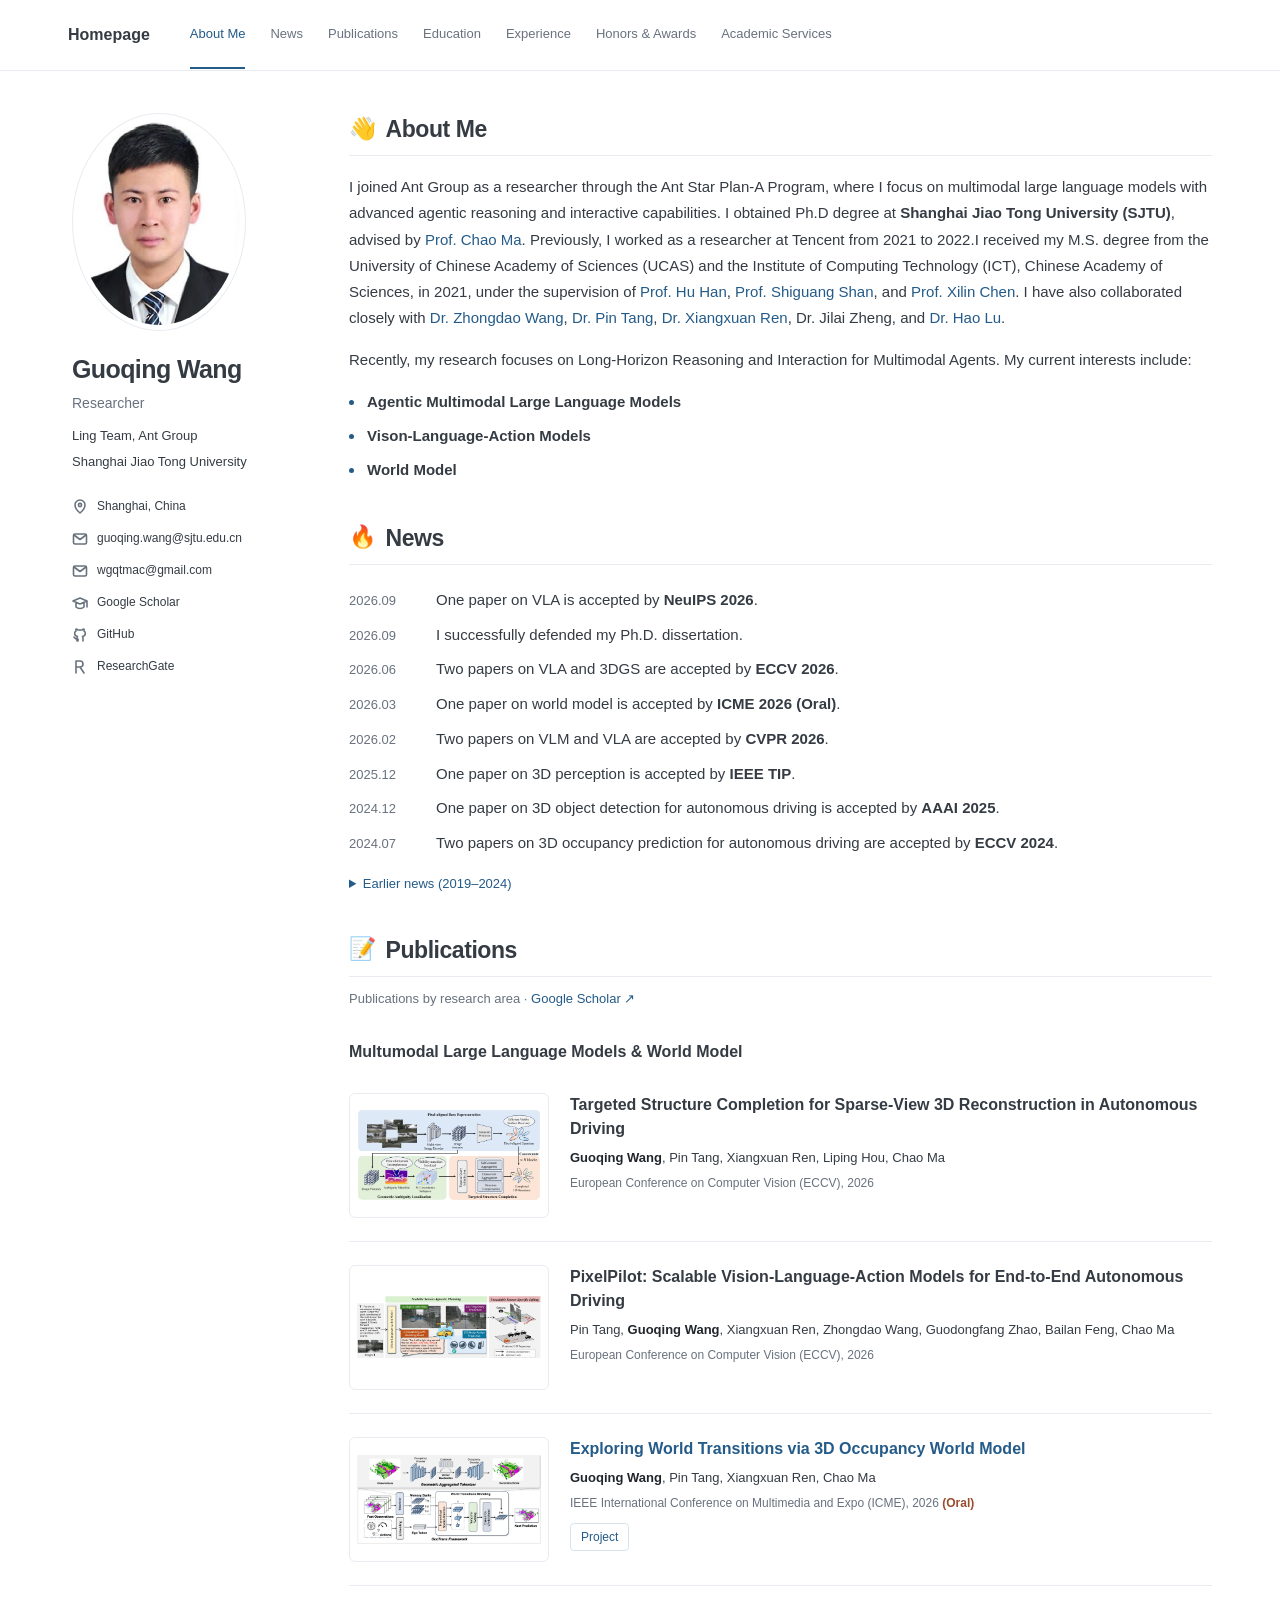
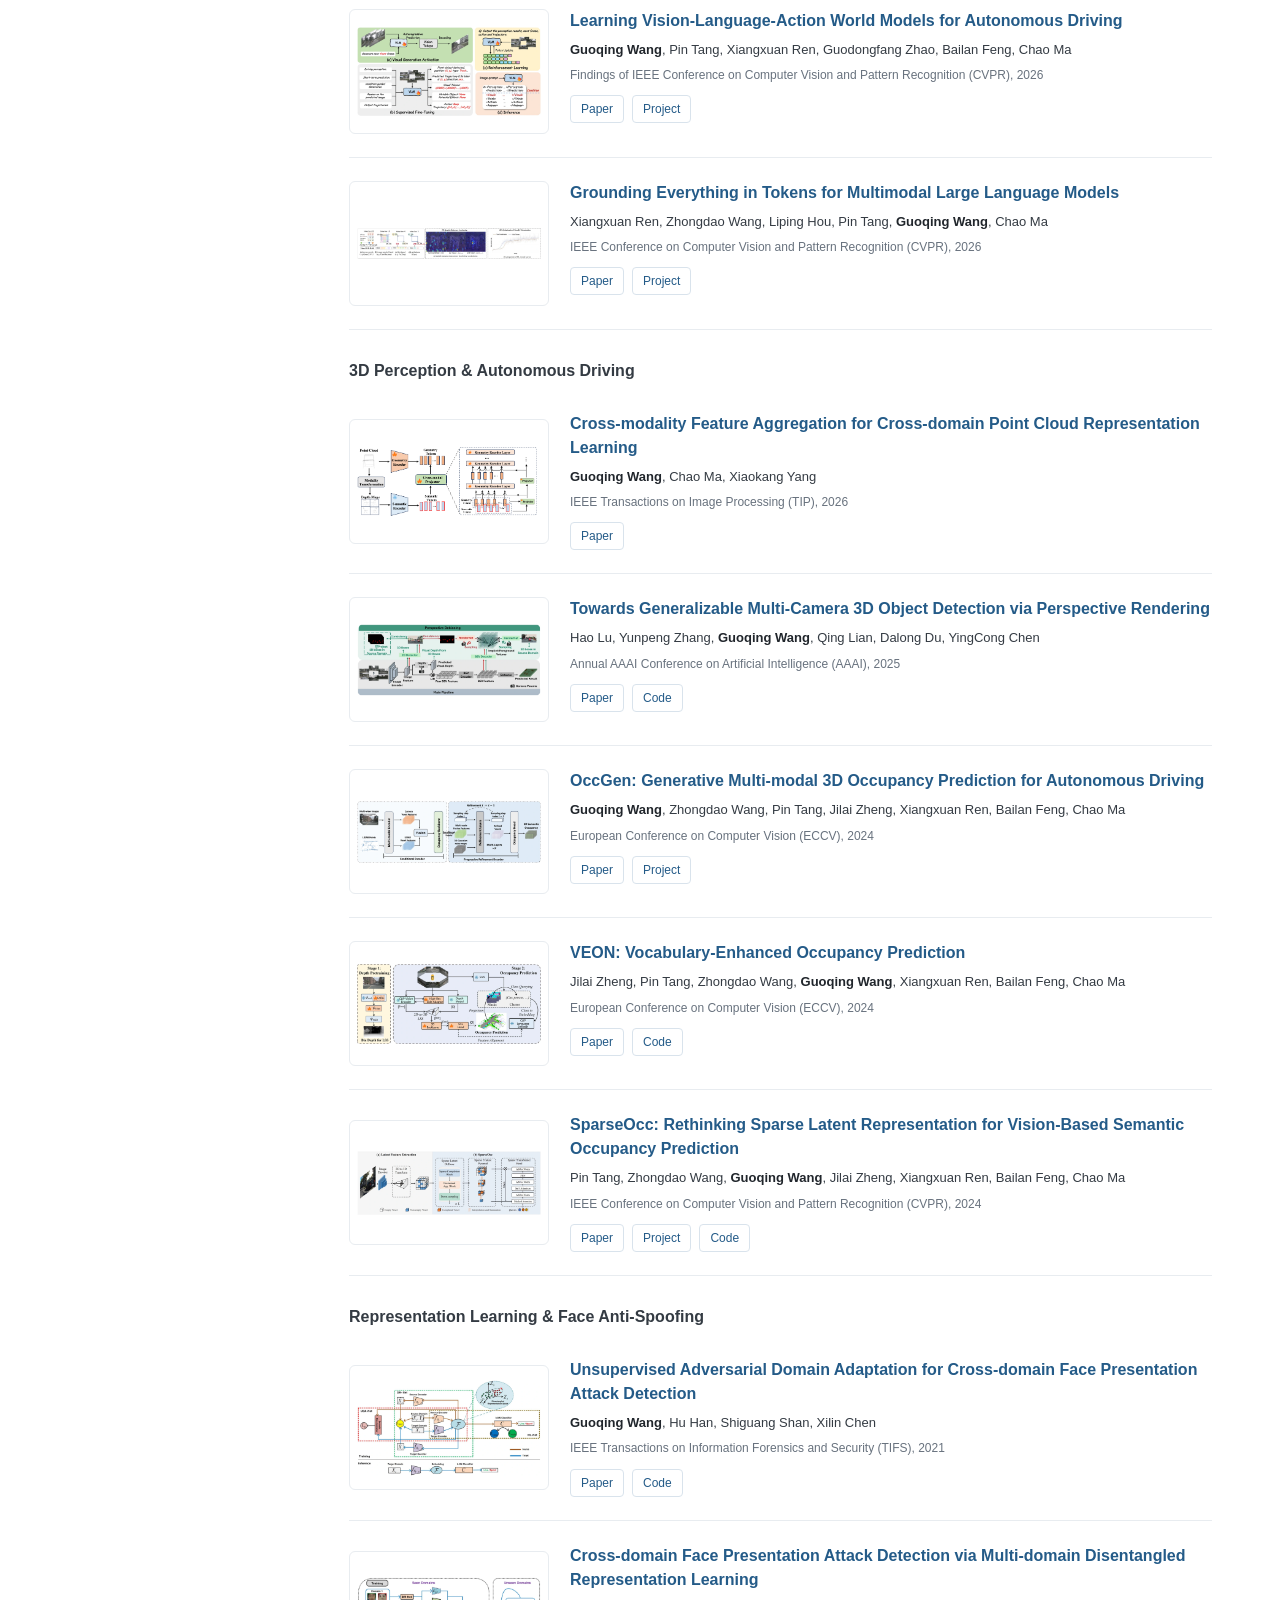
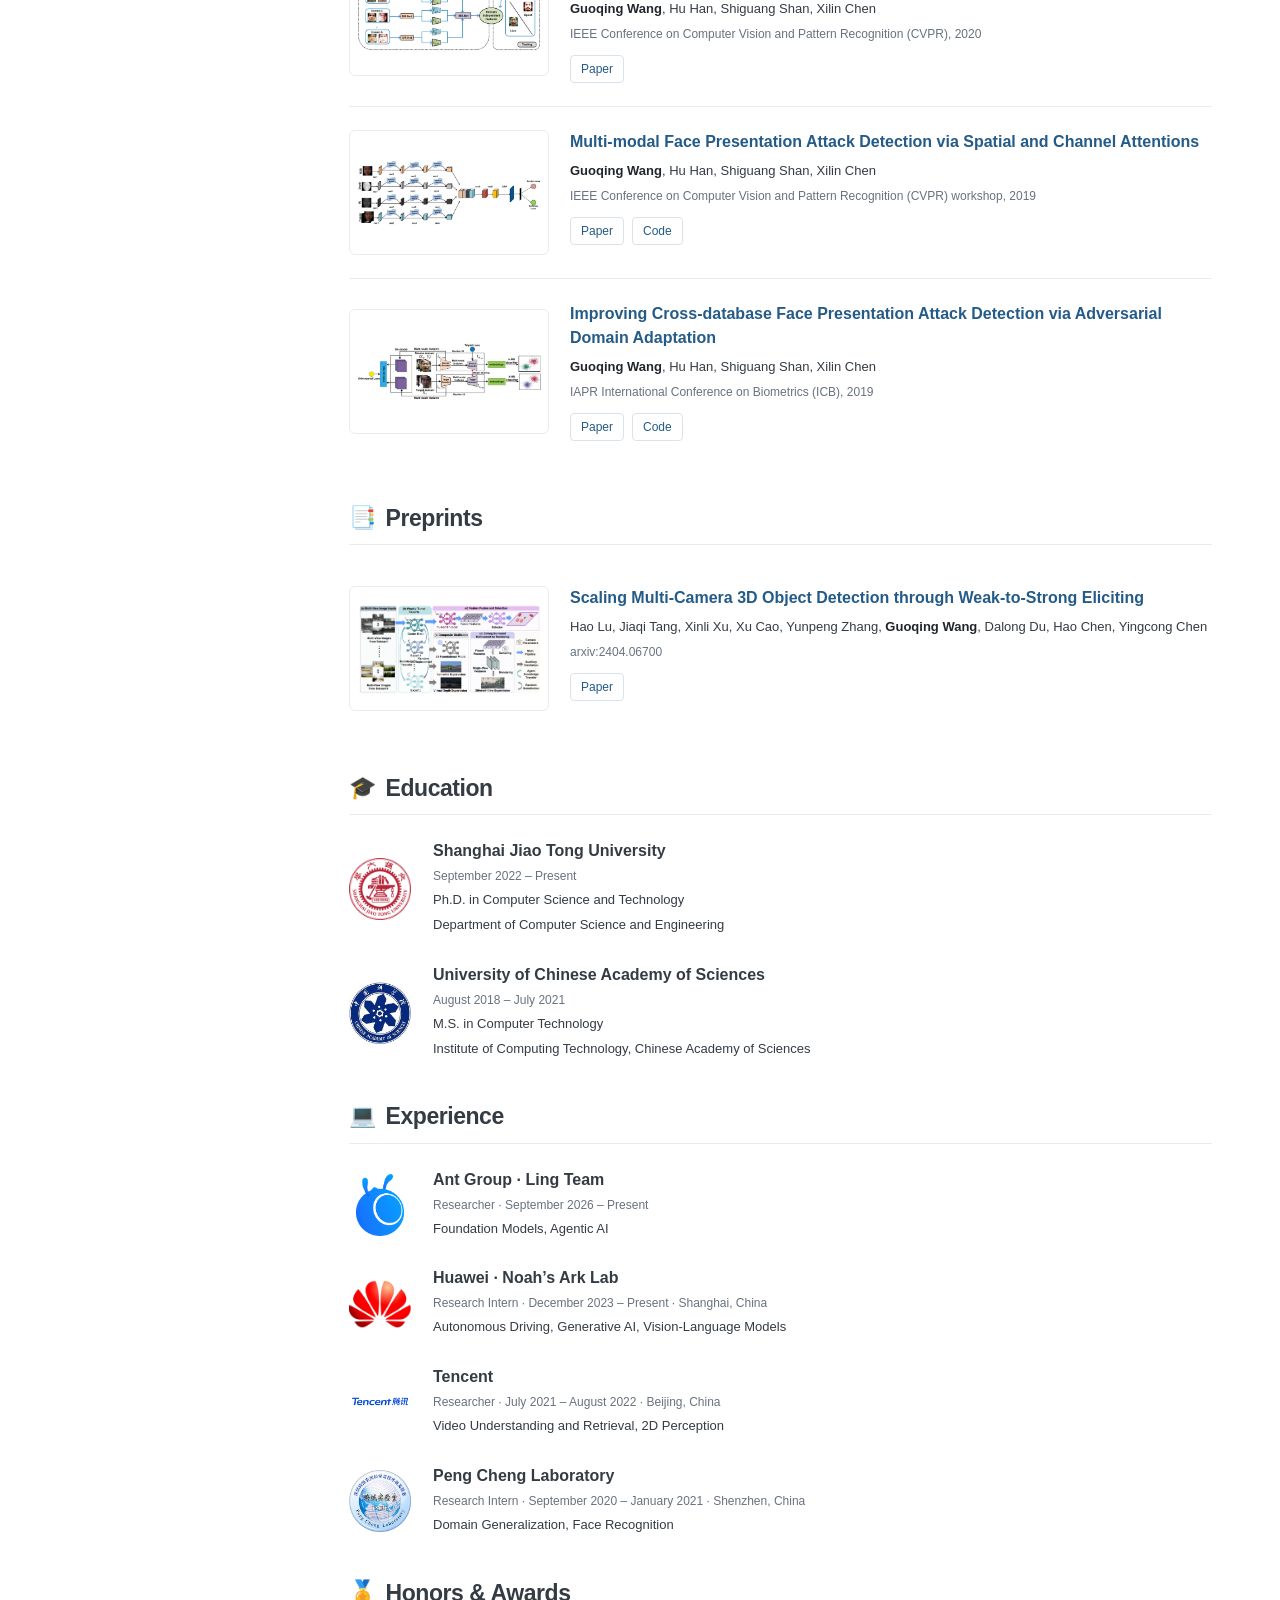
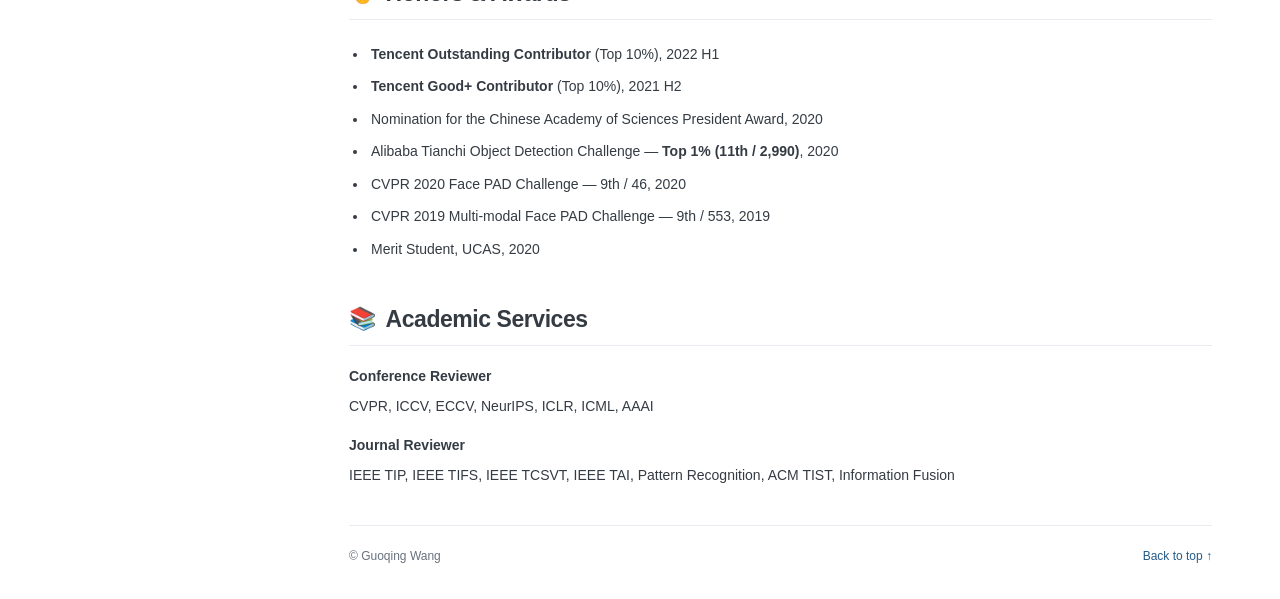
==== index.html @ 2c640c35 "Update homepage publications and research profile" ====
<!DOCTYPE html>
<html lang="en">
<head>
  <meta charset="utf-8">
  <meta name="viewport" content="width=device-width, initial-scale=1">
  <title>Guoqing Wang | Shanghai Jiao Tong University</title>
  <meta name="description" content="Guoqing Wang, Ph.D. candidate at Shanghai Jiao Tong University. Research in generative AI, world models, multimodal learning, and 3D perception for autonomous driving.">
  <meta name="theme-color" content="#ffffff">
  <link rel="canonical" href="https://wgqtmac.github.io/">
  <meta property="og:type" content="website">
  <meta property="og:title" content="Guoqing Wang — Academic Homepage">
  <meta property="og:description" content="Generative AI · World Models · Multimodal Learning · 3D Perception">
  <meta property="og:url" content="https://wgqtmac.github.io/">
  <meta property="og:image" content="https://wgqtmac.github.io/imgs/GuoqingWang.jpg">
  <link rel="icon" href="assets/favicon.svg" type="image/svg+xml">
  <link rel="stylesheet" href="assets/css/style.css">
  <script src="assets/js/main.js" defer></script>
</head>
<body id="top">
  <a class="skip-link" href="#main-content">Skip to content</a>
  <header class="masthead">
    <nav class="navigation" aria-label="Main navigation">
      <a class="home-link" href="#top">Homepage</a>
      <ul class="nav-links">
        <li><a href="#Biograph">About Me</a></li>
        <li><a href="#News">News</a></li>
        <li><a href="#Publication">Publications</a></li>
        <li><a href="#Education">Education</a></li>
        <li><a href="#experience">Experience</a></li>
        <li><a href="#Honors_awards">Honors &amp; Awards</a></li>
        <li><a href="#Services">Academic Services</a></li>
      </ul>
    </nav>
  </header>
  <div class="page-layout">
    <aside class="profile" aria-label="About Guoqing Wang">
      <img class="portrait" src="imgs/GuoqingWang.jpg" alt="Guoqing Wang" width="295" height="413" fetchpriority="high">
      <div class="profile-bio">
        <h1>Guoqing Wang</h1>
        <p class="role">Researcher</p>
        <p class="affiliation"><strong>Ling Team, Ant Group</strong>Shanghai Jiao Tong University</p>
      </div>
      <ul class="contact-list">
        <li><svg class="icon" viewBox="0 0 16 16" aria-hidden="true"><path d="M13 6c0 4-5 8-5 8S3 10 3 6a5 5 0 0 1 10 0Z"/><circle cx="8" cy="6" r="1.6"/></svg><span>Shanghai, China</span></li>
        <li><svg class="icon" viewBox="0 0 16 16" aria-hidden="true"><rect x="1.5" y="3" width="13" height="10" rx="1.5"/><path d="m2 4 6 4.5L14 4"/></svg><a href="mailto:guoqing.wang@sjtu.edu.cn">guoqing.wang@sjtu.edu.cn</a></li>
        <li><svg class="icon" viewBox="0 0 16 16" aria-hidden="true"><rect x="1.5" y="3" width="13" height="10" rx="1.5"/><path d="m2 4 6 4.5L14 4"/></svg><a href="mailto:wgqtmac@gmail.com">wgqtmac@gmail.com</a></li>
        <li><svg class="icon" viewBox="0 0 16 16" aria-hidden="true"><path d="m1 6 7-3 7 3-7 3-7-3Zm3 2v4c2 2 6 2 8 0V8M15 6v6"/></svg><a href="https://scholar.google.com/citations?user=7KCoZK4AAAAJ&amp;hl=en">Google Scholar</a></li>
        <li><svg class="icon" viewBox="0 0 16 16" aria-hidden="true"><path d="M6 14v-2c-3 .5-3-1-4-2m9 4v-3c0-1-.5-1.5-.5-1.5C14 9 14 5 12 4c.2-1 0-2 0-2-1 0-2 1-2 1H6S5 2 4 2c0 0-.2 1 0 2-2 1-2 5 1.5 5.5 0 0-.5.5-.5 1.5v3"/></svg><a href="https://github.com/wgqtmac">GitHub</a></li>
        <li><svg class="icon" viewBox="0 0 16 16" aria-hidden="true"><path d="M4 14V2h4a3 3 0 0 1 0 6H4m4 0 4 6"/></svg><a href="https://www.researchgate.net/profile/Guoqing_Wang6">ResearchGate</a></li>
      </ul>
    </aside>
    <main id="main-content">
      <section id="Biograph" aria-labelledby="about-heading">
        <h2 class="section-heading" id="about-heading"><span aria-hidden="true">👋</span> About Me</h2>
        <p>I joined Ant Group as a researcher through the Ant Star Plan-A Program, where I focus on multimodal large language models with advanced agentic reasoning and interactive capabilities. I obtained Ph.D degree at <strong>Shanghai Jiao Tong University (SJTU)</strong>,
          advised by <a href="https://vision.sjtu.edu.cn/">Prof. Chao Ma</a>. Previously, I worked as a researcher at Tencent from 2021 to 2022.I received my M.S. degree from the University of Chinese Academy of Sciences (UCAS) and the Institute of Computing Technology (ICT),
          Chinese Academy of Sciences, in 2021, under the supervision of <a href="http://vipl.ict.ac.cn/people/~hhan">Prof. Hu Han</a>, <a href="http://vipl.ict.ac.cn/people/sgshan/">Prof. Shiguang Shan</a>, and <a href="http://vipl.ict.ac.cn/people/xlchen/">Prof. Xilin Chen</a>.
          I have also collaborated closely with <a href="https://zhongdao.github.io/">Dr. Zhongdao Wang</a>, <a href="https://scholar.google.com/citations?user=au87GKsAAAAJ&amp;hl=en">Dr. Pin Tang</a>, <a href="https://scholar.google.com/citations?user=P20Rk5oAAAAJ&amp;hl=en">Dr.
            Xiangxuan Ren</a>, Dr. Jilai Zheng, and <a href="https://scholar.google.com/citations?user=OrbGCGkAAAAJ&amp;hl=zh-CN">Dr. Hao Lu</a>.</p>
        <p>Recently, my research focuses on Long-Horizon Reasoning and Interaction for Multimodal Agents. My current interests include:</p>
        <ul class="research-interests">
          <li><strong>Agentic Multimodal Large Language Models</strong></li>
          <li><strong>Vison-Language-Action Models</strong></li>
          <li><strong>World Model</strong></li>
        </ul>
      </section>
      <section id="News" aria-labelledby="news-heading">
        <h2 class="section-heading" id="news-heading"><span aria-hidden="true">🔥</span> News</h2>
        <ul class="news-list">
          <li><time datetime="2026-06">2026.09</time><div>One paper on VLA is accepted by <strong>NeuIPS 2026</strong>.</div></li>
          <li><time datetime="2026-06">2026.09</time><div>I successfully defended my Ph.D. dissertation.</div></li>
          <li><time datetime="2026-06">2026.06</time><div>Two papers on VLA and 3DGS are accepted by <strong>ECCV 2026</strong>.</div></li>
          <li><time datetime="2026-03">2026.03</time><div>One paper on world model is accepted by <strong>ICME 2026 (Oral)</strong>.</div></li>
          <li><time datetime="2026-02">2026.02</time><div>Two papers on VLM and VLA are accepted by <strong>CVPR 2026</strong>.</div></li>
          <li><time datetime="2025-12">2025.12</time><div>One paper on 3D perception is accepted by <strong>IEEE TIP</strong>.</div></li>
          <li><time datetime="2024-12">2024.12</time><div>One paper on 3D object detection for autonomous driving is accepted by <strong>AAAI 2025</strong>.</div></li>
          <li><time datetime="2024-07">2024.07</time><div>Two papers on 3D occupancy prediction for autonomous driving are accepted by <strong>ECCV 2024</strong>.</div></li>
        </ul>
        <details class="news-archive">
          <summary>Earlier news (2019–2024)</summary>
          <ul class="news-list">
          <li><time datetime="2024-02">2024.02</time><div>One paper on 3D occupancy prediction for autonomous driving is accepted by <strong>CVPR 2024</strong>.</div></li>
          <li><time datetime="2023-11">2023.11</time><div>We rank first on the nuScenes occupancy prediction leaderboard (MetaGOD).</div></li>
          <li><time datetime="2022-08">2022.08</time><div>I will pursue my Ph.D. degree at Shanghai Jiao Tong University.</div></li>
          <li><time datetime="2021-10">2021.10</time><div>We are invited to give a talk in Valse Webinar <a href="https://www.bilibili.com/video/BV1ZQ4y1S7KG?spm_id_from=333.999.0.0">[video]</a>.</div></li>
          <li><time datetime="2021-06">2021.06</time><div>I will work at Tencent as an algorithm researcher.</div></li>
          <li><time datetime="2020-06">2020.06</time><div>One paper on cross-domain face presentation attack detection (PAD) is accepted by IEEE T-IFS.</div></li>
          <li><time datetime="2020-04">2020.04</time><div>We receive the 11th place (Top 1%) of Alibaba Tianchi Object Detection challenge.</div></li>
          <li><time datetime="2020-02">2020.02</time><div>One paper on cross-domain face presentation attack detection (PAD) is accepted by CVPR 2020.</div></li>
          <li><time datetime="2019-04">2019.04</time><div>One paper on multi-modal face anti-spoofing is accepted by CVPR 2019 workshop.</div></li>
          <li><time datetime="2019-03">2019.03</time><div>One paper on cross-domain face presentation attack detection (PAD) is accepted by ICB 2019.</div></li>
          </ul>
        </details>
      </section>
      <section id="Publication" aria-labelledby="publications-heading">
        <h2 class="section-heading" id="publications-heading"><span aria-hidden="true">📝</span> Publications</h2>
        <p class="section-note">Publications by research area · <a href="https://scholar.google.com/citations?user=7KCoZK4AAAAJ&amp;hl=en">Google Scholar ↗</a></p>
        <h3 class="publication-group">Multumodal Large Language Models &amp; World Model</h3>
        <article class="publication">
          <a class="publication-preview" href="imgs/publications/focusgs-overview.webp" target="_blank" rel="noopener" aria-label="View FocusGS pipeline (opens in a new tab)">
            <img src="imgs/publications/focusgs-overview.webp" alt="FocusGS pipeline" width="1180" height="586" loading="lazy" decoding="async">
          </a>
          <div>
            <h4>Targeted Structure Completion for Sparse-View 3D Reconstruction in Autonomous Driving</h4>
            <p class="authors"><strong>Guoqing Wang</strong>, Pin Tang, Xiangxuan Ren, Liping Hou, Chao Ma</p>
            <p class="venue-name">European Conference on Computer Vision (ECCV), 2026</p>

          </div>
        </article>
        <article class="publication">
          <a class="publication-preview" href="imgs/publications/pixelpilot-overview.webp" target="_blank" rel="noopener" aria-label="View PixelPilot planning and lifting overview (opens in a new tab)">
            <img src="imgs/publications/pixelpilot-overview.webp" alt="PixelPilot planning and lifting overview" width="1200" height="407" loading="lazy" decoding="async">
          </a>
          <div>
            <h4>PixelPilot: Scalable Vision-Language-Action Models for End-to-End Autonomous Driving</h4>
            <p class="authors">Pin Tang, <strong>Guoqing Wang</strong>, Xiangxuan Ren, Zhongdao Wang, Guodongfang Zhao, Bailan Feng, Chao Ma</p>
            <p class="venue-name">European Conference on Computer Vision (ECCV), 2026</p>

          </div>
        </article>
        <article class="publication">
          <a class="publication-preview" href="imgs/publications/occtrans-overview.webp" target="_blank" rel="noopener" aria-label="View OccTrans framework overview (opens in a new tab)">
            <img src="imgs/publications/occtrans-overview.webp" alt="OccTrans framework overview" width="1200" height="581" loading="lazy" decoding="async">
          </a>
          <div>
            <h4><a href="https://occtrans.github.io">Exploring World Transitions via 3D Occupancy World Model</a></h4>
            <p class="authors"><strong>Guoqing Wang</strong>, Pin Tang, Xiangxuan Ren, Chao Ma</p>
            <p class="venue-name">IEEE International Conference on Multimedia and Expo (ICME), 2026 <strong class="oral-note">(Oral)</strong></p>
            <div class="paper-links"><a href="https://occtrans.github.io">Project</a></div>
          </div>
        </article>
        <article class="publication">
          <a class="publication-preview" href="imgs/publications/vlaworld-overview.webp" target="_blank" rel="noopener" aria-label="View VLA-World training and inference overview (opens in a new tab)">
            <img src="imgs/publications/vlaworld-overview.webp" alt="VLA-World training and inference overview" width="1200" height="580" loading="lazy" decoding="async">
          </a>
          <div>
            <h4><a href="https://arxiv.org/pdf/2604.09059">Learning Vision-Language-Action World Models for Autonomous Driving</a></h4>
            <p class="authors"><strong>Guoqing Wang</strong>, Pin Tang, Xiangxuan Ren, Guodongfang Zhao, Bailan Feng, Chao Ma</p>
            <p class="venue-name">Findings of IEEE Conference on Computer Vision and Pattern Recognition (CVPR), 2026</p>
            <div class="paper-links"><a href="https://arxiv.org/pdf/2604.09059">Paper</a><a href="https://vlaworld.github.io">Project</a></div>
          </div>
        </article>
        <article class="publication">
          <a class="publication-preview" href="imgs/publications/getok-overview.webp" target="_blank" rel="noopener" aria-label="View GETok spatial referencing overview (opens in a new tab)">
            <img src="imgs/publications/getok-overview.webp" alt="GETok spatial referencing overview" width="1200" height="202" loading="lazy" decoding="async">
          </a>
          <div>
            <h4><a href="https://arxiv.org/pdf/2512.10554">Grounding Everything in Tokens for Multimodal Large Language Models</a></h4>
            <p class="authors">Xiangxuan Ren, Zhongdao Wang, Liping Hou, Pin Tang, <strong>Guoqing Wang</strong>, Chao Ma</p>
            <p class="venue-name">IEEE Conference on Computer Vision and Pattern Recognition (CVPR), 2026</p>
            <div class="paper-links"><a href="https://arxiv.org/pdf/2512.10554">Paper</a><a href="https://getokpage.github.io">Project</a></div>
          </div>
        </article>
        <h3 class="publication-group">3D Perception &amp; Autonomous Driving</h3>
        <article class="publication">
          <a class="publication-preview" href="imgs/publications/TIP-3DCFA.png" target="_blank" rel="noopener" aria-label="View 3D-CFA framework (opens in a new tab)">
            <img src="imgs/publications/TIP-3DCFA.png" alt="3D-CFA cross-modality feature aggregation framework" width="1146" height="478" loading="lazy" decoding="async">
          </a>
          <div>
            <h4><a href="https://ieeexplore.ieee.org/document/11319338">Cross-modality Feature Aggregation for Cross-domain Point Cloud Representation Learning</a></h4>
            <p class="authors"><strong>Guoqing Wang</strong>, Chao Ma, Xiaokang Yang</p>
            <p class="venue-name">IEEE Transactions on Image Processing (TIP), 2026</p>
            <div class="paper-links"><a href="https://ieeexplore.ieee.org/document/11319338">Paper</a></div>
          </div>
        </article>
        <article class="publication">
          <a class="publication-preview" href="imgs/publications/generalizable-overview.webp" target="_blank" rel="noopener" aria-label="View Generalizable-BEV framework (opens in a new tab)">
            <img src="imgs/publications/generalizable-overview.webp" alt="Generalizable-BEV perspective rendering framework" width="1200" height="469" loading="lazy" decoding="async">
          </a>
          <div>
            <h4><a href="https://ojs.aaai.org/index.php/AAAI/article/view/32620">Towards Generalizable Multi-Camera 3D Object Detection via Perspective Rendering</a></h4>
            <p class="authors">Hao Lu, Yunpeng Zhang, <strong>Guoqing Wang</strong>, Qing Lian, Dalong Du, YingCong Chen</p>
            <p class="venue-name">Annual AAAI Conference on Artificial Intelligence (AAAI), 2025</p>
            <div class="paper-links"><a href="https://ojs.aaai.org/index.php/AAAI/article/view/32620">Paper</a><a href="https://github.com/EnVision-Research/Generalizable-BEV">Code</a></div>
          </div>
        </article>
        <article class="publication">
          <a class="publication-preview" href="imgs/publications/occgen-overview.webp" target="_blank" rel="noopener" aria-label="View OccGen encoder-decoder framework (opens in a new tab)">
            <img src="imgs/publications/occgen-overview.webp" alt="OccGen encoder-decoder framework" width="1200" height="409" loading="lazy" decoding="async">
          </a>
          <div>
            <h4><a href="https://arxiv.org/pdf/2404.15014">OccGen: Generative Multi-modal 3D Occupancy Prediction for Autonomous Driving</a></h4>
            <p class="authors"><strong>Guoqing Wang</strong>, Zhongdao Wang, Pin Tang, Jilai Zheng, Xiangxuan Ren, Bailan Feng, Chao Ma</p>
            <p class="venue-name">European Conference on Computer Vision (ECCV), 2024</p>
            <div class="paper-links"><a href="https://arxiv.org/pdf/2404.15014">Paper</a><a href="https://occgen-ad.github.io/">Project</a></div>
          </div>
        </article>
        <article class="publication">
          <a class="publication-preview" href="imgs/publications/veon-overview.webp" target="_blank" rel="noopener" aria-label="View VEON framework overview (opens in a new tab)">
            <img src="imgs/publications/veon-overview.webp" alt="VEON framework overview" width="1200" height="517" loading="lazy" decoding="async">
          </a>
          <div>
            <h4><a href="https://arxiv.org/pdf/2407.12294">VEON: Vocabulary-Enhanced Occupancy Prediction</a></h4>
            <p class="authors">Jilai Zheng, Pin Tang, Zhongdao Wang, <strong>Guoqing Wang</strong>, Xiangxuan Ren, Bailan Feng, Chao Ma</p>
            <p class="venue-name">European Conference on Computer Vision (ECCV), 2024</p>
            <div class="paper-links"><a href="https://arxiv.org/pdf/2407.12294">Paper</a><a href="https://github.com/VISION-SJTU/VEON">Code</a></div>
          </div>
        </article>
        <article class="publication">
          <a class="publication-preview" href="imgs/publications/sparseocc-overview.webp" target="_blank" rel="noopener" aria-label="View SparseOcc framework overview (opens in a new tab)">
            <img src="imgs/publications/sparseocc-overview.webp" alt="SparseOcc framework overview" width="1200" height="418" loading="lazy" decoding="async">
          </a>
          <div>
            <h4><a href="https://openaccess.thecvf.com/content/CVPR2024/papers/Tang_SparseOcc_Rethinking_Sparse_Latent_Representation_for_Vision-Based_Semantic_Occupancy_Prediction_CVPR_2024_paper.pdf">SparseOcc: Rethinking Sparse Latent Representation for Vision-Based Semantic Occupancy Prediction</a></h4>
            <p class="authors">Pin Tang, Zhongdao Wang, <strong>Guoqing Wang</strong>, Jilai Zheng, Xiangxuan Ren, Bailan Feng, Chao Ma</p>
            <p class="venue-name">IEEE Conference on Computer Vision and Pattern Recognition (CVPR), 2024</p>
            <div class="paper-links"><a href="https://openaccess.thecvf.com/content/CVPR2024/papers/Tang_SparseOcc_Rethinking_Sparse_Latent_Representation_for_Vision-Based_Semantic_Occupancy_Prediction_CVPR_2024_paper.pdf">Paper</a><a href="https://pintang1999.github.io/sparseocc.html">Project</a><a href="https://github.com/VISION-SJTU/SparseOcc">Code</a></div>
          </div>
        </article>
        <h3 class="publication-group">Representation Learning &amp; Face Anti-Spoofing</h3>
        <article class="publication">
          <a class="publication-preview" href="imgs/publications/dr-uda-overview.webp" target="_blank" rel="noopener" aria-label="View DR-UDA framework overview (opens in a new tab)">
            <img src="imgs/publications/dr-uda-overview.webp" alt="DR-UDA framework overview" width="1200" height="628" loading="lazy" decoding="async">
          </a>
          <div>
            <h4><a href="https://ieeexplore.ieee.org/document/9116802">Unsupervised Adversarial Domain Adaptation for Cross-domain Face Presentation Attack Detection</a></h4>
            <p class="authors"><strong>Guoqing Wang</strong>, Hu Han, Shiguang Shan, Xilin Chen</p>
            <p class="venue-name">IEEE Transactions on Information Forensics and Security (TIFS), 2021</p>
            <div class="paper-links"><a href="https://ieeexplore.ieee.org/document/9116802">Paper</a><a href="https://github.com/wgqtmac/DR-UDA">Code</a></div>
          </div>
        </article>
        <article class="publication">
          <a class="publication-preview" href="imgs/publications/cvpr2020-overview.webp" target="_blank" rel="noopener" aria-label="View Multi-domain disentangled representation learning overview (opens in a new tab)">
            <img src="imgs/publications/cvpr2020-overview.webp" alt="Multi-domain disentangled representation learning overview" width="1127" height="455" loading="lazy" decoding="async">
          </a>
          <div>
            <h4><a href="https://openaccess.thecvf.com/content_CVPR_2020/papers/Wang_Cross-Domain_Face_Presentation_Attack_Detection_via_Multi-Domain_Disentangled_Representation_Learning_CVPR_2020_paper.pdf">Cross-domain Face Presentation Attack Detection via Multi-domain Disentangled Representation Learning</a></h4>
            <p class="authors"><strong>Guoqing Wang</strong>, Hu Han, Shiguang Shan, Xilin Chen</p>
            <p class="venue-name">IEEE Conference on Computer Vision and Pattern Recognition (CVPR), 2020</p>
            <div class="paper-links"><a href="https://openaccess.thecvf.com/content_CVPR_2020/papers/Wang_Cross-Domain_Face_Presentation_Attack_Detection_via_Multi-Domain_Disentangled_Representation_Learning_CVPR_2020_paper.pdf">Paper</a></div>
          </div>
        </article>
        <article class="publication">
          <a class="publication-preview" href="imgs/publications/cvprw2019-overview.webp" target="_blank" rel="noopener" aria-label="View Multi-modal face PAD framework with spatial and channel attention (opens in a new tab)">
            <img src="imgs/publications/cvprw2019-overview.webp" alt="Multi-modal face PAD framework with spatial and channel attention" width="1200" height="428" loading="lazy" decoding="async">
          </a>
          <div>
            <h4><a href="https://openaccess.thecvf.com/content_CVPRW_2019/papers/CFS/Wang_Multi-Modal_Face_Presentation_Attack_Detection_via_Spatial_and_Channel_Attentions_CVPRW_2019_paper.pdf">Multi-modal Face Presentation Attack Detection via Spatial and Channel Attentions</a></h4>
            <p class="authors"><strong>Guoqing Wang</strong>, Hu Han, Shiguang Shan, Xilin Chen</p>
            <p class="venue-name">IEEE Conference on Computer Vision and Pattern Recognition (CVPR) workshop, 2019</p>
            <div class="paper-links"><a href="https://openaccess.thecvf.com/content_CVPRW_2019/papers/CFS/Wang_Multi-Modal_Face_Presentation_Attack_Detection_via_Spatial_and_Channel_Attentions_CVPRW_2019_paper.pdf">Paper</a><a href="https://github.com/wgqtmac/MultiModalPAD">Code</a></div>
          </div>
        </article>
        <article class="publication">
          <a class="publication-preview" href="imgs/publications/icb2019-overview.webp" target="_blank" rel="noopener" aria-label="View Adversarial domain adaptation framework for face PAD (opens in a new tab)">
            <img src="imgs/publications/icb2019-overview.webp" alt="Adversarial domain adaptation framework for face PAD" width="1200" height="370" loading="lazy" decoding="async">
          </a>
          <div>
            <h4><a href="https://ieeexplore.ieee.org/document/8987254">Improving Cross-database Face Presentation Attack Detection via Adversarial Domain Adaptation</a></h4>
            <p class="authors"><strong>Guoqing Wang</strong>, Hu Han, Shiguang Shan, Xilin Chen</p>
            <p class="venue-name">IAPR International Conference on Biometrics (ICB), 2019</p>
            <div class="paper-links"><a href="https://ieeexplore.ieee.org/document/8987254">Paper</a><a href="https://github.com/wgqtmac/DR-UDA">Code</a></div>
          </div>
        </article>

      </section>
      <section id="Preprints" aria-labelledby="preprints-heading">
        <h2 class="section-heading" id="preprints-heading"><span aria-hidden="true">📑</span> Preprints</h2>
        <article class="publication">
          <a class="publication-preview" href="imgs/publications/Scale-BEV.png" target="_blank" rel="noopener" aria-label="View Scale-BEV framework (opens in a new tab)">
            <img src="imgs/publications/Scale-BEV.png" alt="Scale-BEV weak-to-strong eliciting framework" width="1788" height="896" loading="lazy" decoding="async">
          </a>
          <div>
            <h3><a href="https://arxiv.org/abs/2404.06700">Scaling Multi-Camera 3D Object Detection through Weak-to-Strong Eliciting</a></h3>
            <p class="authors">Hao Lu, Jiaqi Tang, Xinli Xu, Xu Cao, Yunpeng Zhang, <strong>Guoqing Wang</strong>, Dalong Du, Hao Chen, Yingcong Chen</p>
            <p class="venue-name">arxiv:2404.06700</p>
            <div class="paper-links"><a href="https://arxiv.org/abs/2404.06700">Paper</a></div>
          </div>
        </article>
      </section>
      <section id="Education" aria-labelledby="education-heading">
        <h2 class="section-heading" id="education-heading"><span aria-hidden="true">🎓</span> Education</h2>
        <article class="experience-item">
          <img class="institution-logo" src="imgs/sjtu.png" alt="SJTU emblem" width="62" height="62" loading="lazy">
          <div><h3>Shanghai Jiao Tong University</h3><p class="dates">September 2022 – Present</p><p>Ph.D. in Computer Science and Technology</p><p>Department of Computer Science and Engineering</p></div>
        </article>
        <article class="experience-item">
          <img class="institution-logo" src="imgs/cas.png" alt="Chinese Academy of Sciences emblem" width="62" height="62" loading="lazy">
          <div><h3>University of Chinese Academy of Sciences</h3><p class="dates">August 2018 – July 2021</p><p>M.S. in Computer Technology</p><p>Institute of Computing Technology, Chinese Academy of Sciences</p></div>
        </article>
      </section>
      <section id="experience" aria-labelledby="experience-heading">
        <h2 class="section-heading" id="experience-heading"><span aria-hidden="true">💻</span> Experience</h2>
        <article class="experience-item">
          <img class="institution-logo" src="imgs/antgroup.png" alt="Ant Group logo" width="62" height="62" loading="lazy">
          <div><h3>Ant Group · Ling Team</h3><p class="dates">Researcher · September 2026 – Present</p><p>Foundation Models, Agentic AI</p></div>
        </article>
        <article class="experience-item">
          <img class="institution-logo" src="imgs/huawei.jpeg" alt="Huawei logo" width="62" height="62" loading="lazy">
          <div><h3>Huawei · Noah’s Ark Lab</h3><p class="dates">Research Intern · December 2023 – Present · Shanghai, China</p><p>Autonomous Driving, Generative AI, Vision-Language Models</p></div>
        </article>
        <article class="experience-item">
          <img class="institution-logo" src="imgs/tencent.png" alt="Tencent logo" width="62" height="62" loading="lazy">
          <div><h3>Tencent</h3><p class="dates">Researcher · July 2021 – August 2022 · Beijing, China</p><p>Video Understanding and Retrieval, 2D Perception</p></div>
        </article>
        <article class="experience-item">
          <img class="institution-logo" src="imgs/pcl.png" alt="Peng Cheng Laboratory logo" width="62" height="62" loading="lazy">
          <div><h3>Peng Cheng Laboratory</h3><p class="dates">Research Intern · September 2020 – January 2021 · Shenzhen, China</p><p>Domain Generalization, Face Recognition</p></div>
        </article>
      </section>
      <section id="Honors_awards" aria-labelledby="honors-heading">
        <h2 class="section-heading" id="honors-heading"><span aria-hidden="true">🏅</span> Honors &amp; Awards</h2>
        <ul class="awards-list">
          <li><strong>Tencent Outstanding Contributor</strong> (Top 10%), 2022 H1</li>
          <li><strong>Tencent Good+ Contributor</strong> (Top 10%), 2021 H2</li>
          <li>Nomination for the Chinese Academy of Sciences President Award, 2020</li>
          <li>Alibaba Tianchi Object Detection Challenge — <strong>Top 1% (11th / 2,990)</strong>, 2020</li>
          <li>CVPR 2020 Face PAD Challenge — 9th / 46, 2020</li>
          <li>CVPR 2019 Multi-modal Face PAD Challenge — 9th / 553, 2019</li>
          <li>Merit Student, UCAS, 2020</li>
        </ul>
      </section>
      <section id="Services" aria-labelledby="services-heading">
        <h2 class="section-heading" id="services-heading"><span aria-hidden="true">📚</span> Academic Services</h2>
        <p class="service-line"><strong>Conference Reviewer</strong>CVPR, ICCV, ECCV, NeurIPS, ICLR, ICML, AAAI</p>
        <p class="service-line"><strong>Journal Reviewer</strong>IEEE TIP, IEEE TIFS, IEEE TCSVT, IEEE TAI, Pattern Recognition, ACM TIST, Information Fusion</p>
      </section>
      <footer class="footer"><span>© Guoqing Wang</span><a href="#top">Back to top ↑</a></footer>
    </main>
  </div>
</body>
</html>
---- assets/css/style.css ----
:root {
  color-scheme: light;
  --ink: #343b43;
  --muted: #68727e;
  --blue: #245b88;
  --line: #e8ecf0;
  --wash: #f4f7fa;
}
* { box-sizing: border-box; }
html { scroll-behavior: smooth; scroll-padding-top: 100px; }
body { margin: 0; background: #fff; color: var(--ink); font: 15px/1.75 -apple-system, BlinkMacSystemFont, "Segoe UI", Arial, sans-serif; -webkit-text-size-adjust: 100%; }
a { color: var(--blue); text-decoration: none; text-underline-offset: 3px; }
a:hover { text-decoration: underline; }
a:focus-visible, summary:focus-visible { outline: 2px solid var(--blue); outline-offset: 5px; border-radius: 2px; }
p { margin: 0 0 15px; }
strong { font-weight: 650; }
.skip-link { position: fixed; top: -100px; left: 16px; z-index: 10; padding: 10px 18px; background: #fff; border: 1px solid var(--blue); }
.skip-link:focus { top: 12px; }
.masthead { position: sticky; top: 0; z-index: 5; border-bottom: 1px solid var(--line); background: #fff; }
.navigation { max-width: 1200px; min-height: 70px; padding: 0 28px; margin: auto; display: flex; align-items: center; gap: 40px; }
.home-link { color: var(--ink); font-size: 16px; font-weight: 700; flex-shrink: 0; }
.nav-links { display: flex; flex-wrap: wrap; gap: 8px 25px; margin: 0; padding: 0; list-style: none; }
.nav-links a { display: inline-block; padding: 22px 0; color: var(--muted); font-size: 13px; border-bottom: 2px solid transparent; }
.nav-links a:hover, .nav-links a[aria-current="location"] { color: var(--blue); border-color: var(--blue); text-decoration: none; }
.page-layout { display: grid; grid-template-columns: 225px minmax(0, 1fr); gap: 56px; max-width: 1200px; margin: 0 auto; padding: 42px 28px 0; }
.profile { position: sticky; top: 108px; align-self: start; padding: 0 4px; }
.portrait { display: block; width: 174px; height: 218px; object-fit: cover; border: 1px solid var(--line); border-radius: 50%; padding: 5px; margin: 0 0 22px; }
.profile h1 { margin: 0 0 5px; font-size: 25px; line-height: 1.3; letter-spacing: -.6px; }
.profile .role { font-size: 14px; margin-bottom: 10px; color: var(--muted); }
.affiliation { font-size: 13px; line-height: 1.7; margin-bottom: 23px; }
.affiliation strong { display: block; font-weight: 500; margin-bottom: 4px; }
.contact-list { padding: 0; margin: 0; list-style: none; font-size: 12px; }
.contact-list li { display: flex; align-items: center; gap: 9px; margin: 11px 0; }
.contact-list a { color: var(--ink); overflow-wrap: anywhere; }
.icon { width: 16px; height: 16px; flex: 0 0 16px; fill: none; stroke: currentColor; stroke-width: 1.6; stroke-linecap: round; stroke-linejoin: round; color: var(--muted); }
main { min-width: 0; }
section { margin: 0 0 38px; }
.section-heading { display: flex; align-items: center; gap: 10px; margin: 0 0 18px; padding-bottom: 10px; border-bottom: 1px solid var(--line); font-size: 23px; font-weight: 650; line-height: 1.4; letter-spacing: -.45px; }
.section-heading span { font-size: 22px; }
.research-interests { list-style: none; padding: 0; margin: 16px 0 0; }
.research-interests li { margin: 8px 0; padding-left: 18px; position: relative; }
.research-interests li::before { content: ""; position: absolute; top: 11px; left: 0; width: 5px; height: 5px; border-radius: 50%; background: var(--blue); }
.news-list { list-style: none; padding: 0; margin: 0; }
.news-list li { display: grid; grid-template-columns: 72px minmax(0,1fr); gap: 15px; padding: 5px 0; line-height: 1.65; }
.news-list time { color: var(--muted); font-size: 13px; font-variant-numeric: tabular-nums; padding-top: 2px; }
.news-list strong { color: var(--ink); }
.news-archive { margin-top: 12px; }
summary { color: var(--blue); cursor: pointer; font-size: 13px; width: fit-content; }
.news-archive[open] summary { margin-bottom: 12px; }
.section-note { color: var(--muted); font-size: 13px; margin-top: -7px; }
.publication-group { margin: 27px 0 4px; font-size: 16px; font-weight: 650; color: var(--ink); }
.publication { display: grid; grid-template-columns: 100px minmax(0,1fr); gap: 21px; padding: 23px 0; border-bottom: 1px solid var(--line); }
.publication:last-child { border-bottom: 0; }
:is(#Publication, #Preprints) .publication { grid-template-columns: 200px minmax(0,1fr); }
#Publication .venue-label { width: 100px; max-width: 100%; }
.publication-preview { display: flex; align-items: center; justify-content: center; align-self: center; width: 100%; aspect-ratio: 8 / 5; padding: 7px; border: 1px solid var(--line); border-radius: 6px; background: #fff; }
.publication-preview img { display: block; width: 100%; height: 100%; object-fit: contain; }
.publication-preview:hover { border-color: var(--blue); }
.oral-note { color: #9a4d2c; }
.venue-label { align-self: start; text-align: center; border: 1px solid #dfe8f0; border-radius: 5px; background: var(--wash); color: var(--blue); padding: 10px 4px; font-size: 12px; line-height: 1.6; }
.venue-label strong { display: block; font-size: 13px; }
.venue-label .distinction { display: block; color: #9a4d2c; font-size: 11px; margin-top: 4px; }
.publication h4, .publication h3 { margin: 0 0 6px; font-size: 16px; line-height: 1.5; font-weight: 650; }
.publication h4 a, .publication h3 a { color: var(--blue); }
.authors { margin: 0 0 5px; font-size: 13px; line-height: 1.7; }
.authors strong { color: #21262c; }
.venue-name { color: var(--muted); font-size: 12px; line-height: 1.65; margin: 0; }
.paper-links { display: flex; gap: 8px; flex-wrap: wrap; margin-top: 10px; }
.paper-links a { display: inline-flex; align-items: center; min-height: 28px; padding: 1px 10px; font-size: 12px; border: 1px solid #d9e3ec; border-radius: 4px; }
.paper-links a:hover { background: var(--wash); border-color: var(--blue); text-decoration: none; }
.experience-item { display: grid; grid-template-columns: 62px minmax(0,1fr); gap: 22px; align-items: center; margin: 24px 0; }
.institution-logo { width: 62px; height: 62px; object-fit: contain; }
.experience-item h3 { font-size: 16px; line-height: 1.5; margin: 0 0 3px; }
.experience-item p { margin: 2px 0; font-size: 13px; }
.dates { color: var(--muted); font-size: 12px !important; }
.awards-list { margin: 0; padding-left: 19px; }
.awards-list li { padding: 4px 0 4px 3px; font-size: 14px; }
.service-line { font-size: 14px; }
.service-line strong { display: block; margin-bottom: 5px; }
.footer { border-top: 1px solid var(--line); color: var(--muted); font-size: 12px; display: flex; justify-content: space-between; gap: 20px; padding: 20px 0 32px; margin-top: 12px; }
@media (max-width: 1050px) {
  .navigation { gap: 25px; }
  .nav-links { gap: 8px 17px; }
  .nav-links a { font-size: 12px; }
  .page-layout { grid-template-columns: 205px minmax(0,1fr); gap: 35px; }
  :is(#Publication, #Preprints) .publication { grid-template-columns: 160px minmax(0,1fr); }
}
@media (max-width: 760px) {
  html { scroll-padding-top: 118px; }
  .navigation { min-height: auto; display: block; padding: 12px 20px 0; }
  .home-link { font-size: 15px; }
  .nav-links { flex-wrap: nowrap; overflow-x: auto; gap: 22px; scrollbar-width: thin; }
  .nav-links li { flex-shrink: 0; }
  .nav-links a { padding: 9px 0 11px; }
  .page-layout { display: block; padding: 28px 22px 0; }
  .profile { position: static; display: grid; grid-template-columns: 108px minmax(0,1fr); column-gap: 23px; padding: 0 0 27px; margin-bottom: 30px; border-bottom: 1px solid var(--line); }
  .portrait { width: 108px; height: 139px; margin: 0; grid-row: 1 / 3; padding: 3px; }
  .profile h1 { font-size: 23px; }
  .profile .role { margin: 4px 0 7px; }
  .affiliation { margin-bottom: 0; font-size: 12px; }
  .contact-list { grid-column: 1 / -1; display: flex; flex-wrap: wrap; gap: 2px 18px; margin-top: 15px; }
  .contact-list li { margin: 5px 0; }
  .section-heading { font-size: 21px; }
  section { margin-bottom: 32px; }
  .publication { grid-template-columns: 80px minmax(0,1fr); gap: 16px; }
  .venue-label { font-size: 11px; }
  .venue-label strong { font-size: 12px; }
}
@media (min-width: 761px) and (max-width: 900px) {
  :is(#Publication, #Preprints) .publication { grid-template-columns: 120px minmax(0,1fr); gap: 16px; }
}
@media (max-width: 600px) {
  :is(#Publication, #Preprints) .publication { display: block; }
  .publication-preview { max-width: 280px; margin-bottom: 16px; }
  #Publication .venue-label { margin-bottom: 12px; }
}
@media (max-width: 420px) {
  body { font-size: 14px; }
  .page-layout { padding-inline: 18px; }
  .profile { column-gap: 17px; }
  .profile h1 { font-size: 21px; }
  .publication { display: block; }
  .venue-label { display: inline-flex; gap: 6px; align-items: center; margin-bottom: 11px; padding: 3px 9px; }
  .venue-label .distinction { margin-top: 0; }
  .news-list li { grid-template-columns: 63px minmax(0,1fr); gap: 10px; }
  .experience-item { grid-template-columns: 48px minmax(0,1fr); gap: 16px; }
  .institution-logo { width: 48px; height: 48px; }
}
@media (prefers-reduced-motion: reduce) { html { scroll-behavior: auto; } }
@media print {
  .masthead, .skip-link, .footer, .news-archive summary { display: none; }
  .page-layout { display: block; padding: 0; }
  .profile { position: static; margin-bottom: 25px; }
  .portrait { width: 100px; height: 130px; float: right; }
  .publication, .experience-item { break-inside: avoid; }
  details::details-content { content-visibility: visible; }
  a { color: inherit; }
}
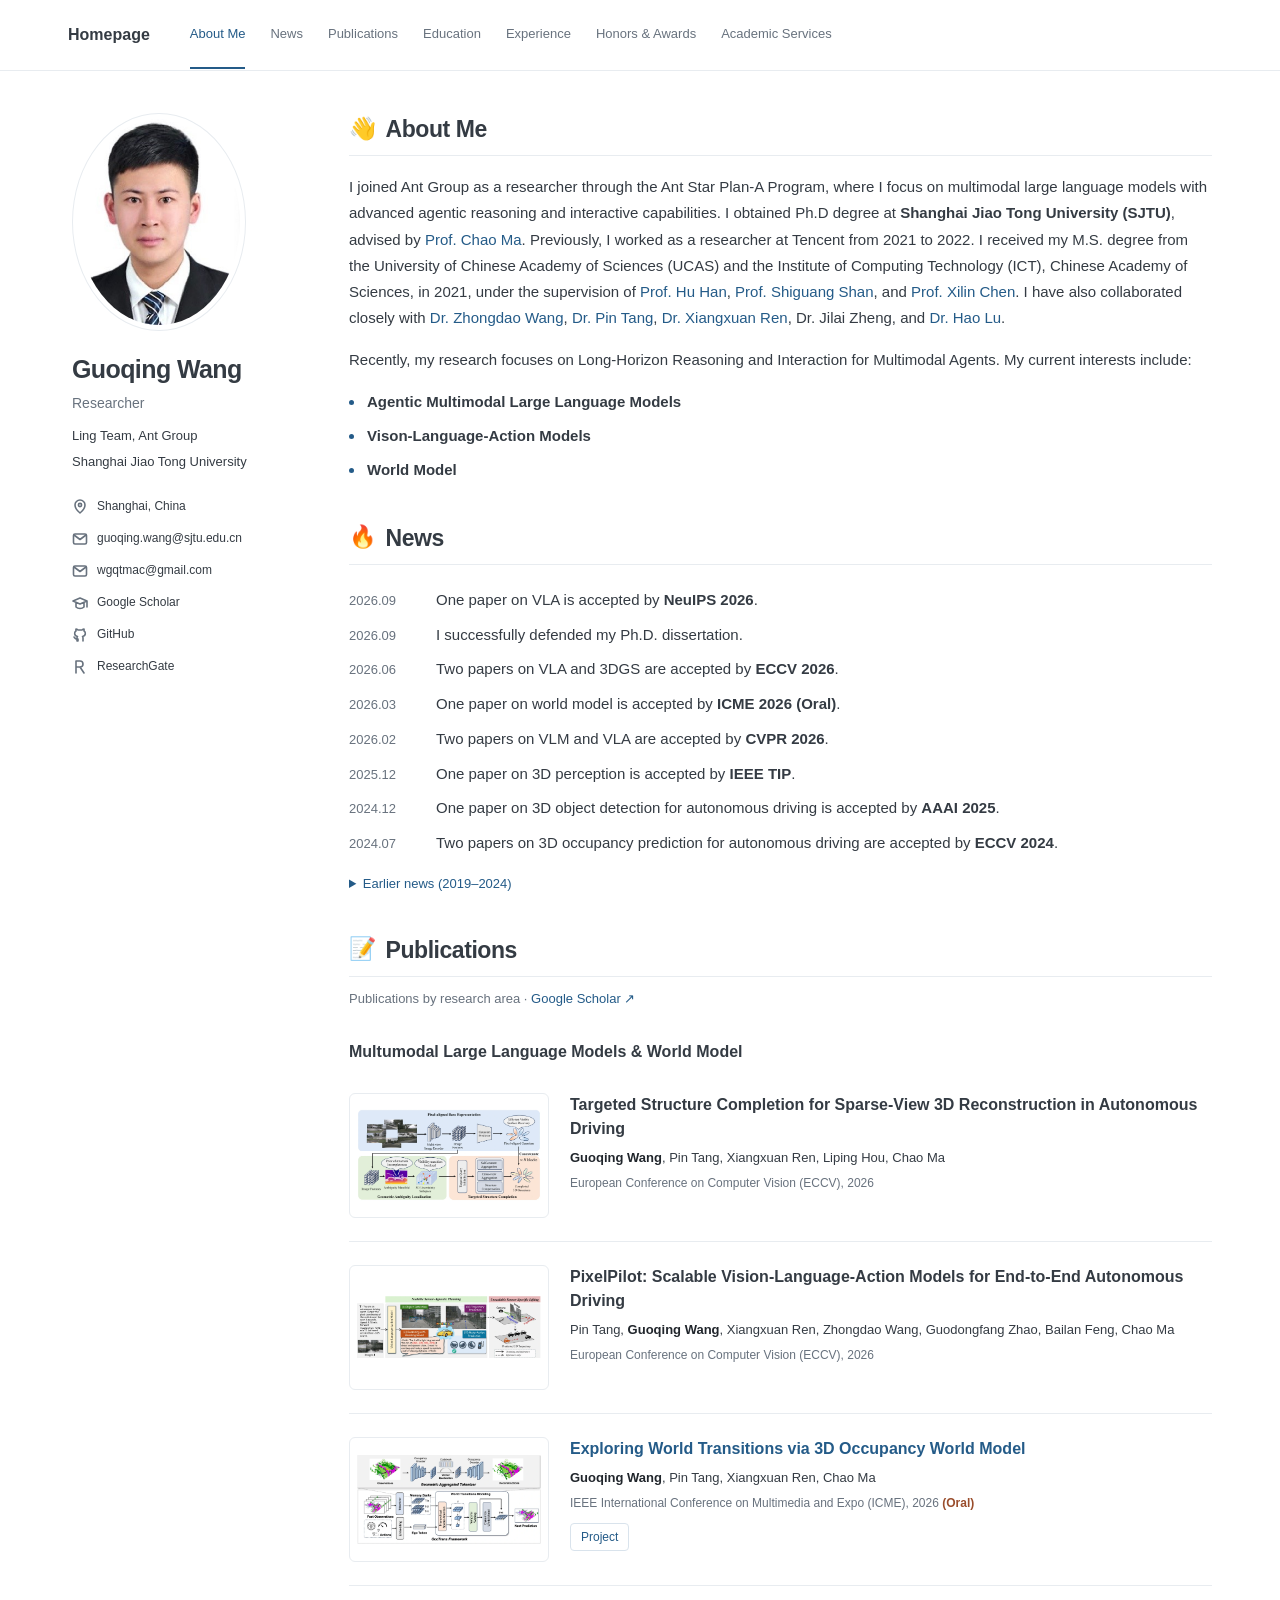
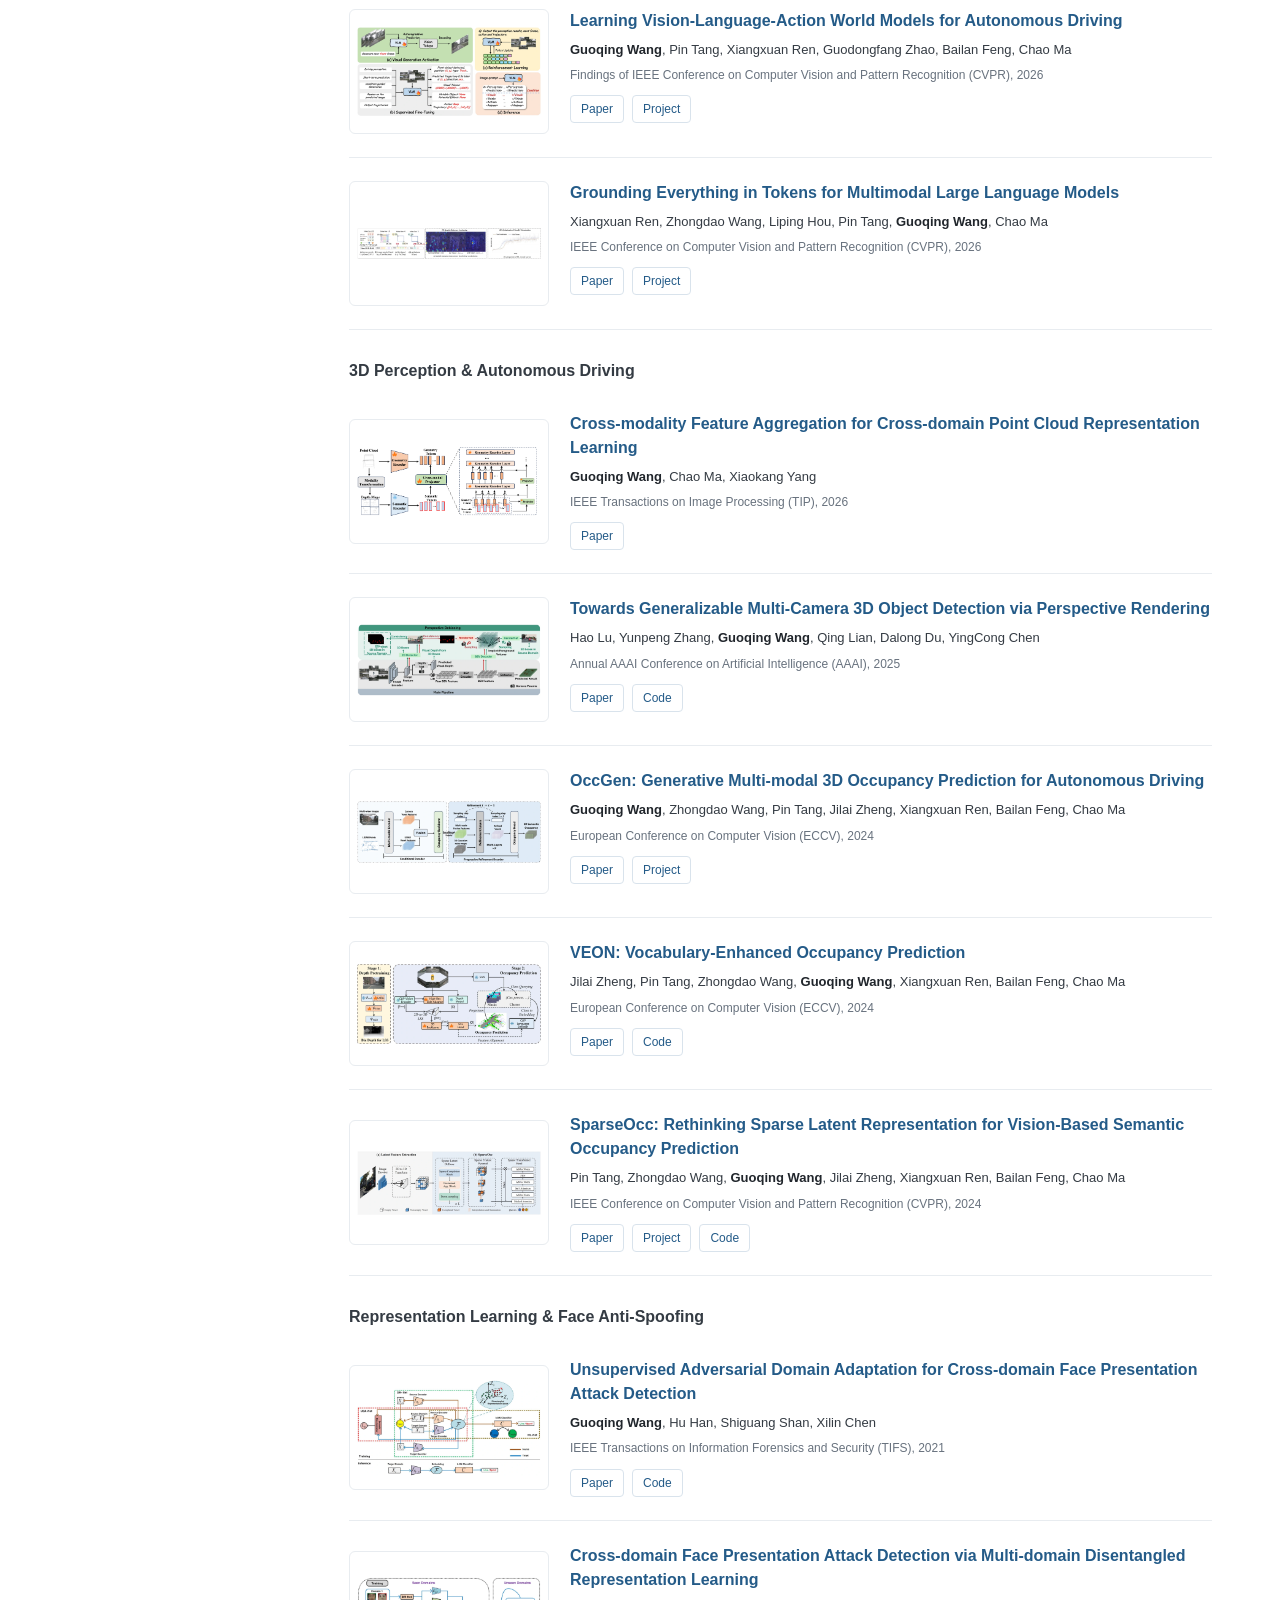
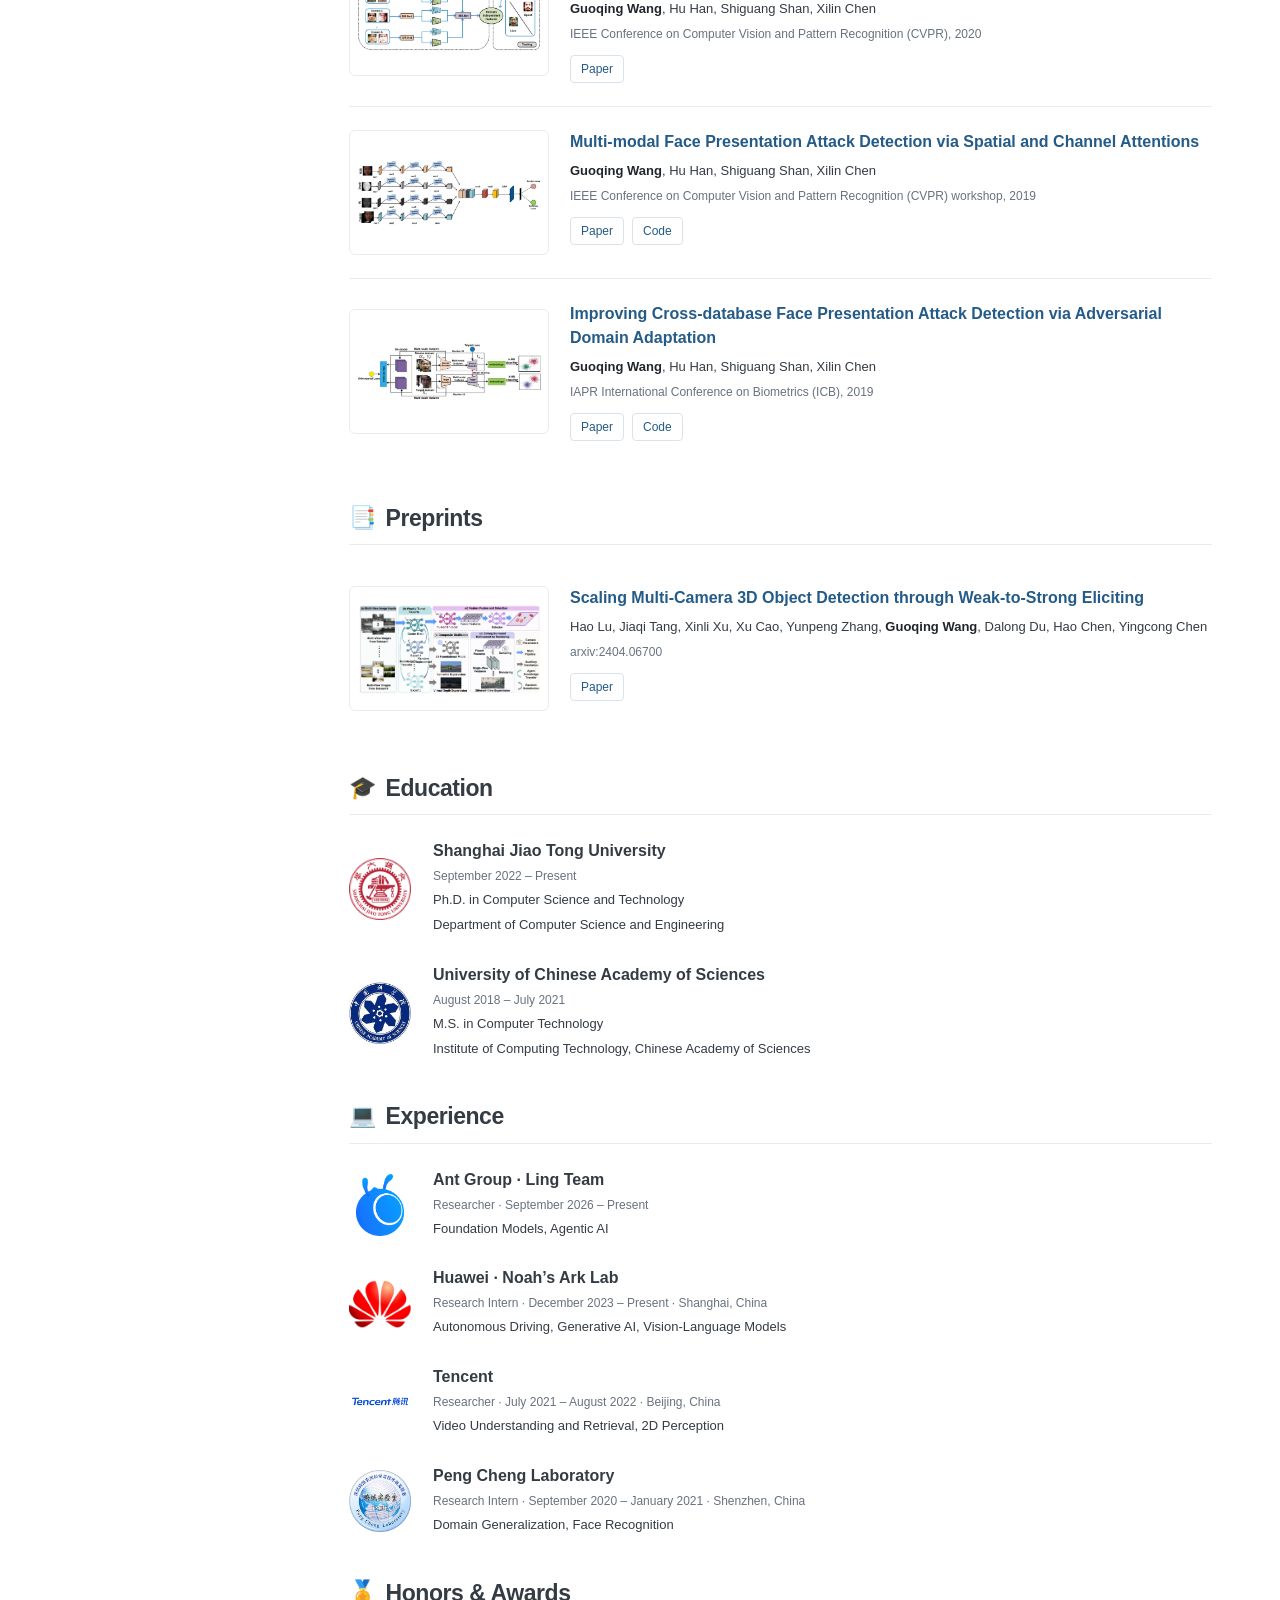
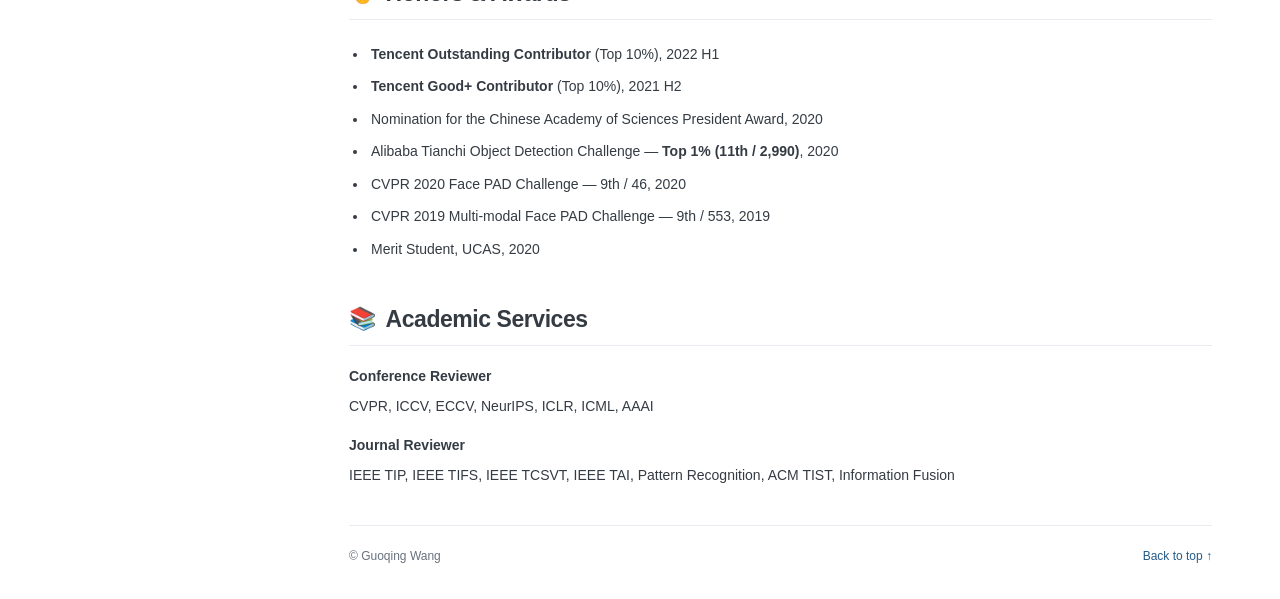
==== commit 7c6cc760: "Fix spacing in biography" ====
--- a/index.html
+++ b/index.html
@@ -53,7 +53,7 @@
       <section id="Biograph" aria-labelledby="about-heading">
         <h2 class="section-heading" id="about-heading"><span aria-hidden="true">👋</span> About Me</h2>
         <p>I joined Ant Group as a researcher through the Ant Star Plan-A Program, where I focus on multimodal large language models with advanced agentic reasoning and interactive capabilities. I obtained Ph.D degree at <strong>Shanghai Jiao Tong University (SJTU)</strong>,
-          advised by <a href="https://vision.sjtu.edu.cn/">Prof. Chao Ma</a>. Previously, I worked as a researcher at Tencent from 2021 to 2022.I received my M.S. degree from the University of Chinese Academy of Sciences (UCAS) and the Institute of Computing Technology (ICT),
+          advised by <a href="https://vision.sjtu.edu.cn/">Prof. Chao Ma</a>. Previously, I worked as a researcher at Tencent from 2021 to 2022. I received my M.S. degree from the University of Chinese Academy of Sciences (UCAS) and the Institute of Computing Technology (ICT),
           Chinese Academy of Sciences, in 2021, under the supervision of <a href="http://vipl.ict.ac.cn/people/~hhan">Prof. Hu Han</a>, <a href="http://vipl.ict.ac.cn/people/sgshan/">Prof. Shiguang Shan</a>, and <a href="http://vipl.ict.ac.cn/people/xlchen/">Prof. Xilin Chen</a>.
           I have also collaborated closely with <a href="https://zhongdao.github.io/">Dr. Zhongdao Wang</a>, <a href="https://scholar.google.com/citations?user=au87GKsAAAAJ&amp;hl=en">Dr. Pin Tang</a>, <a href="https://scholar.google.com/citations?user=P20Rk5oAAAAJ&amp;hl=en">Dr.
             Xiangxuan Ren</a>, Dr. Jilai Zheng, and <a href="https://scholar.google.com/citations?user=OrbGCGkAAAAJ&amp;hl=zh-CN">Dr. Hao Lu</a>.</p>
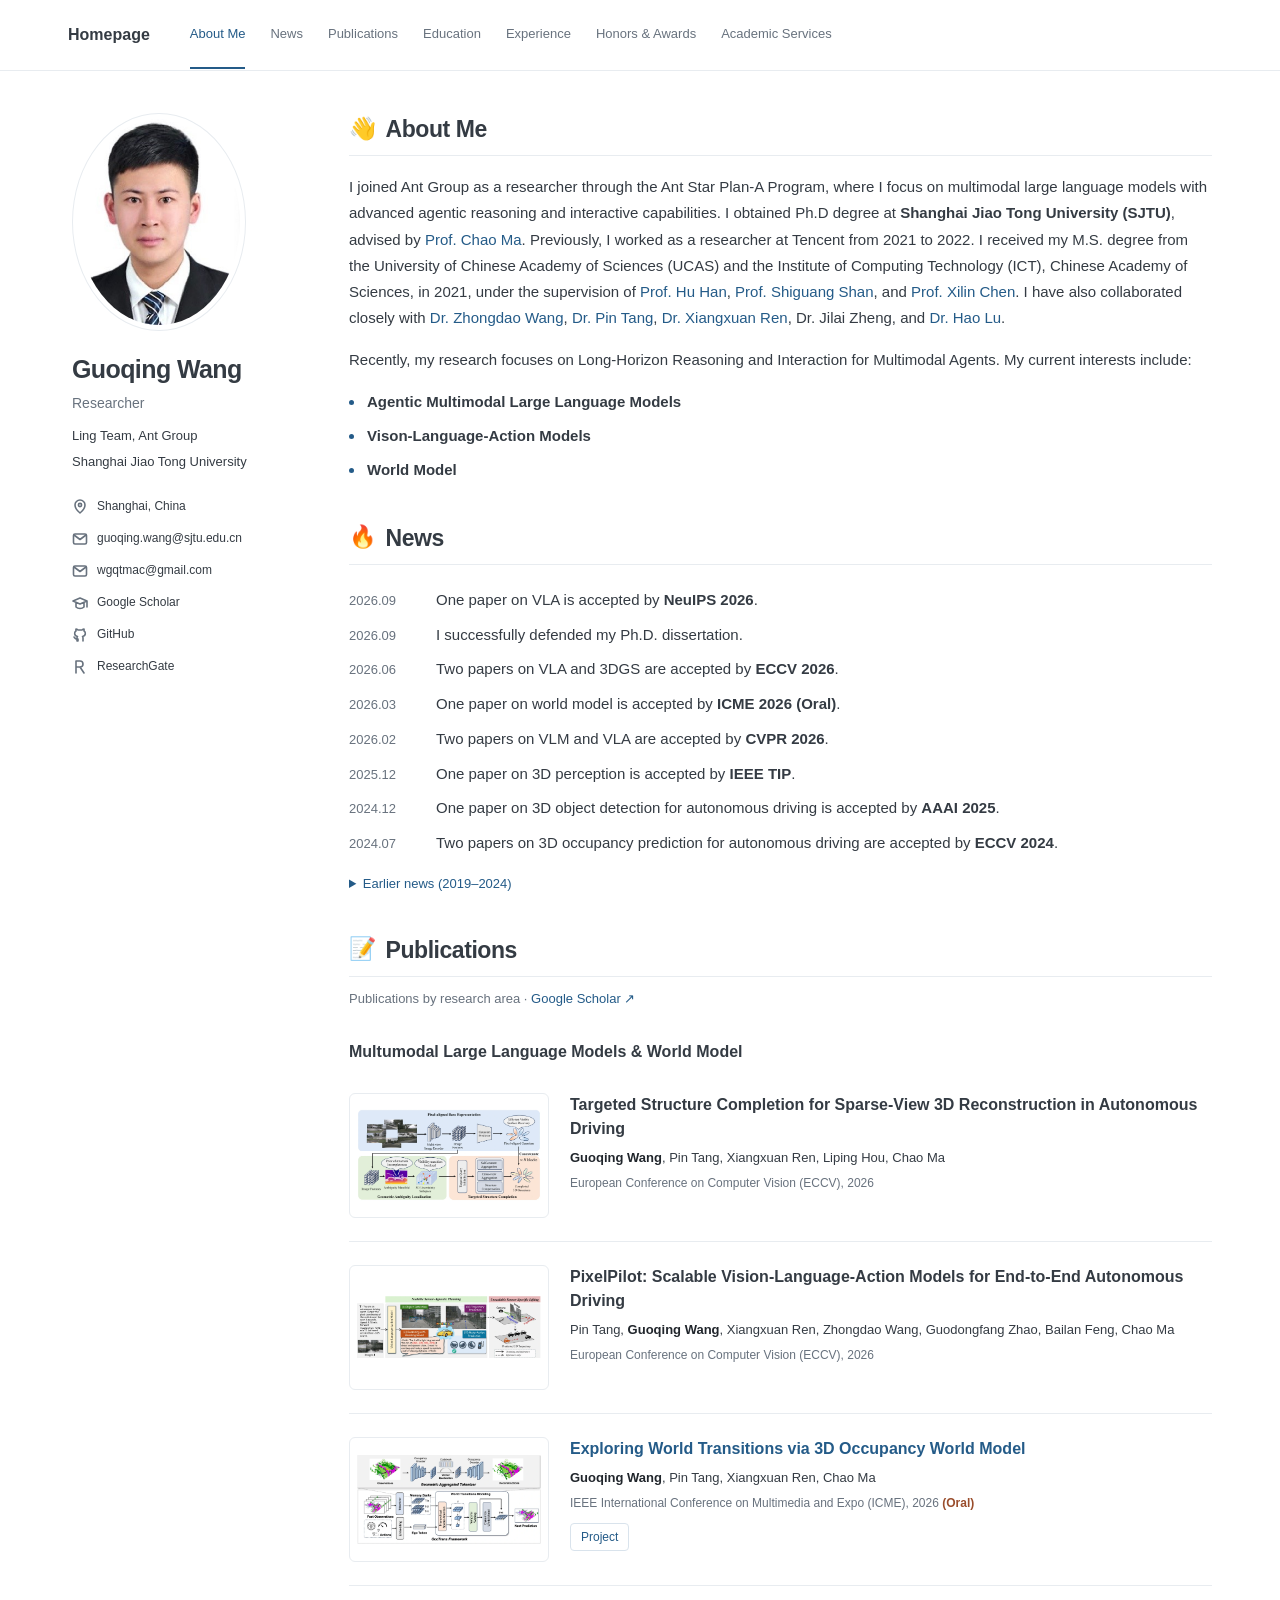
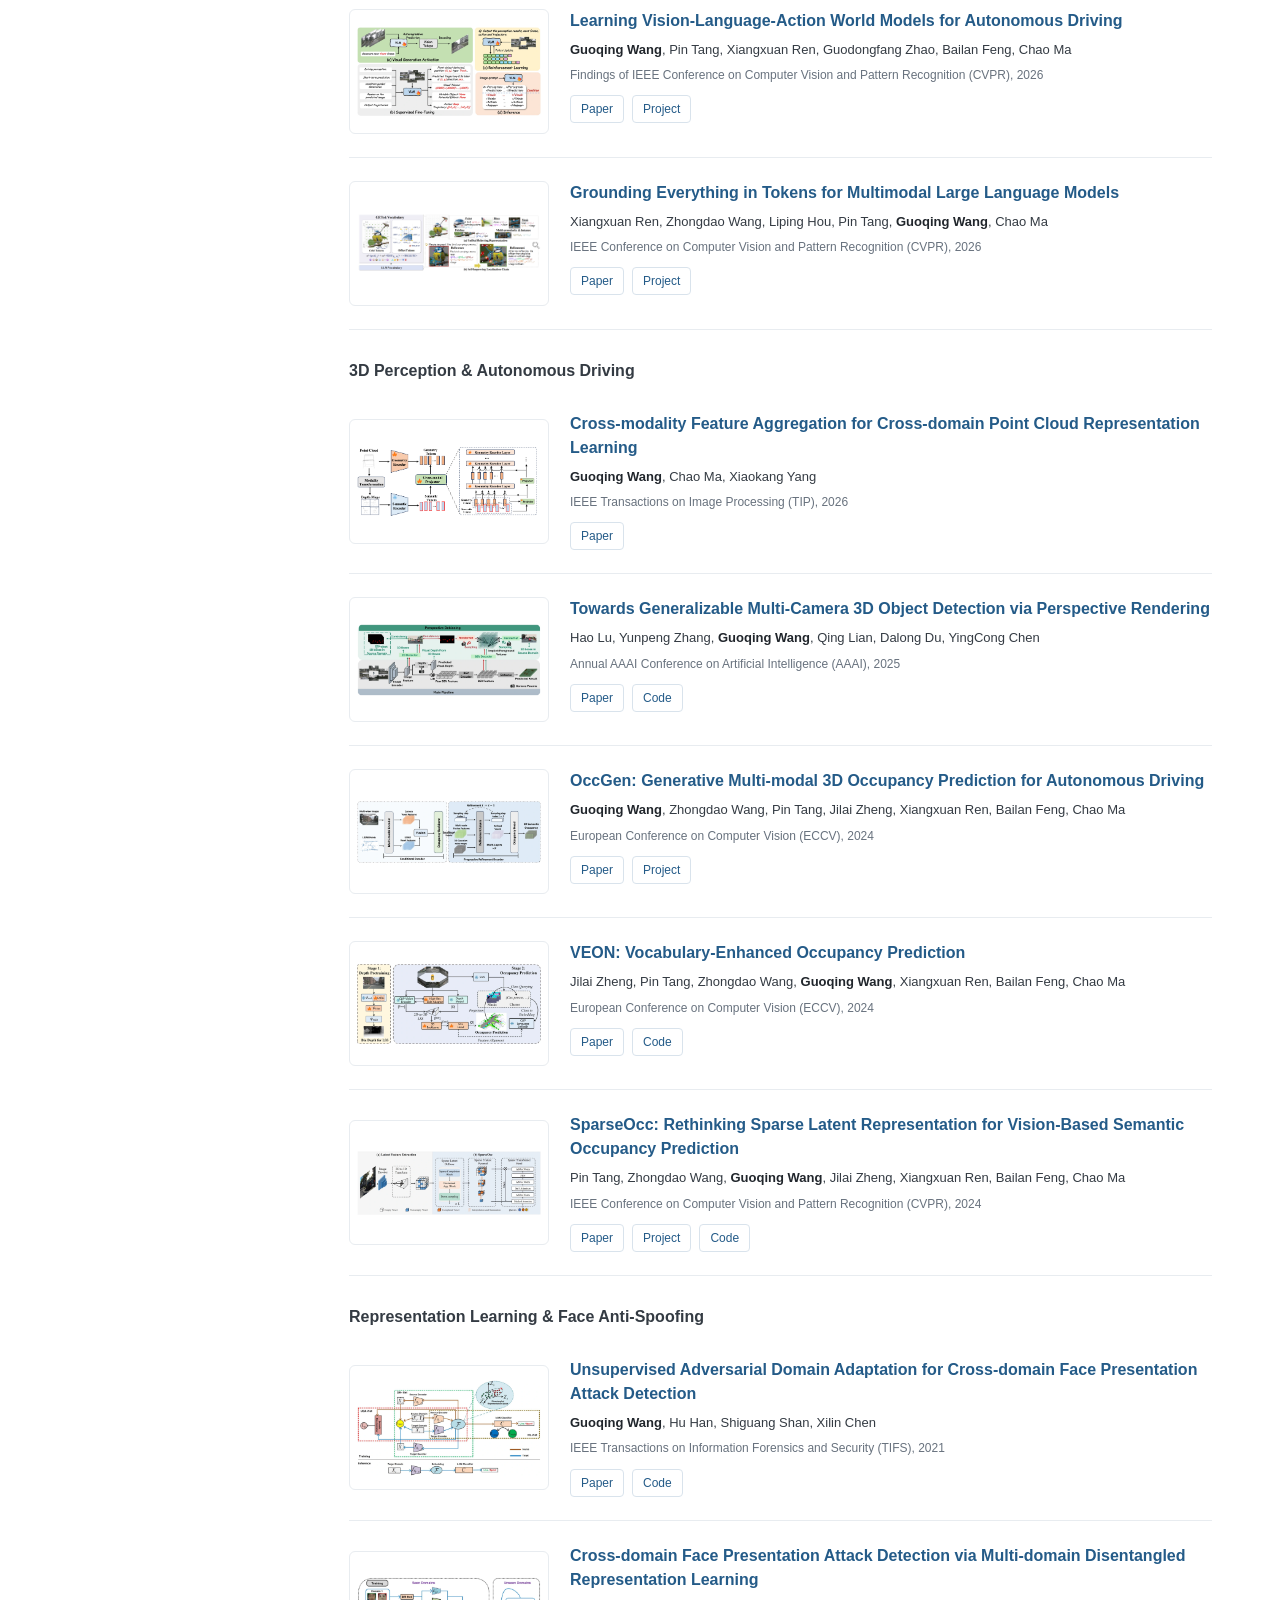
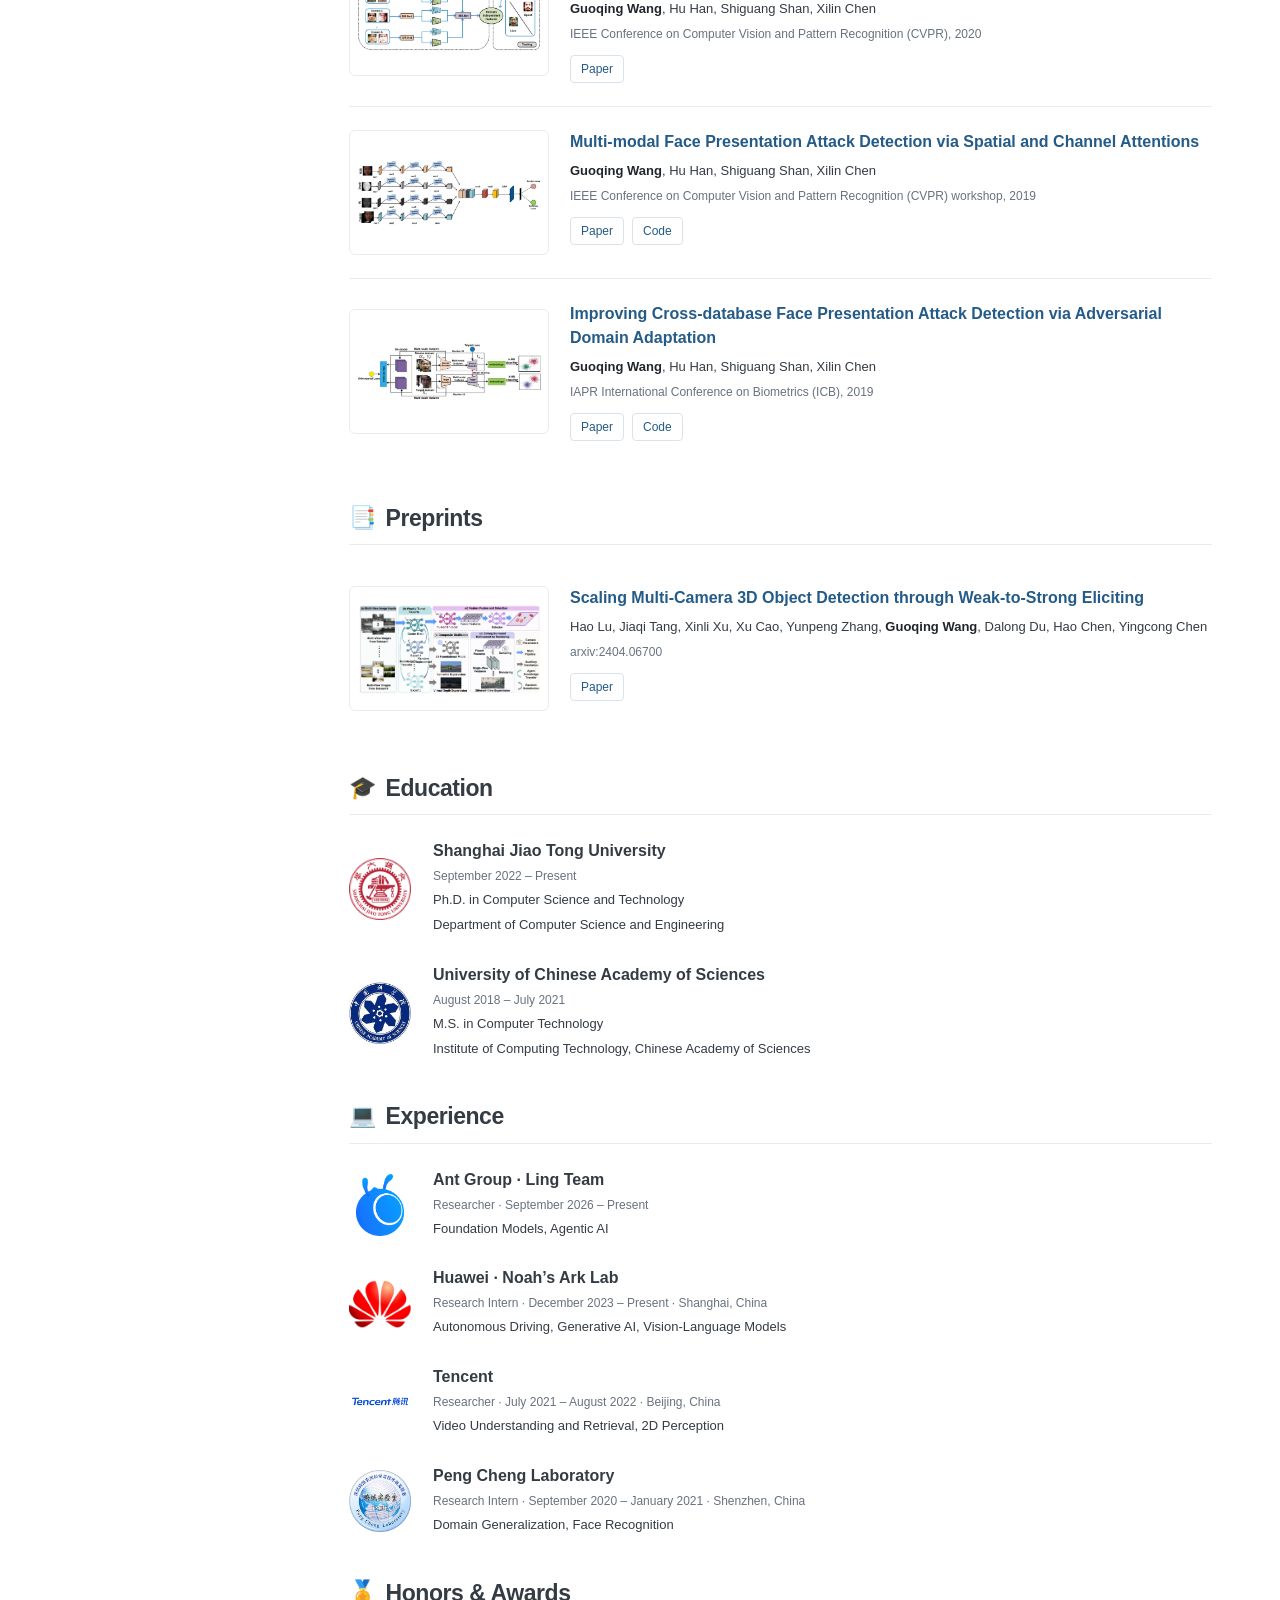
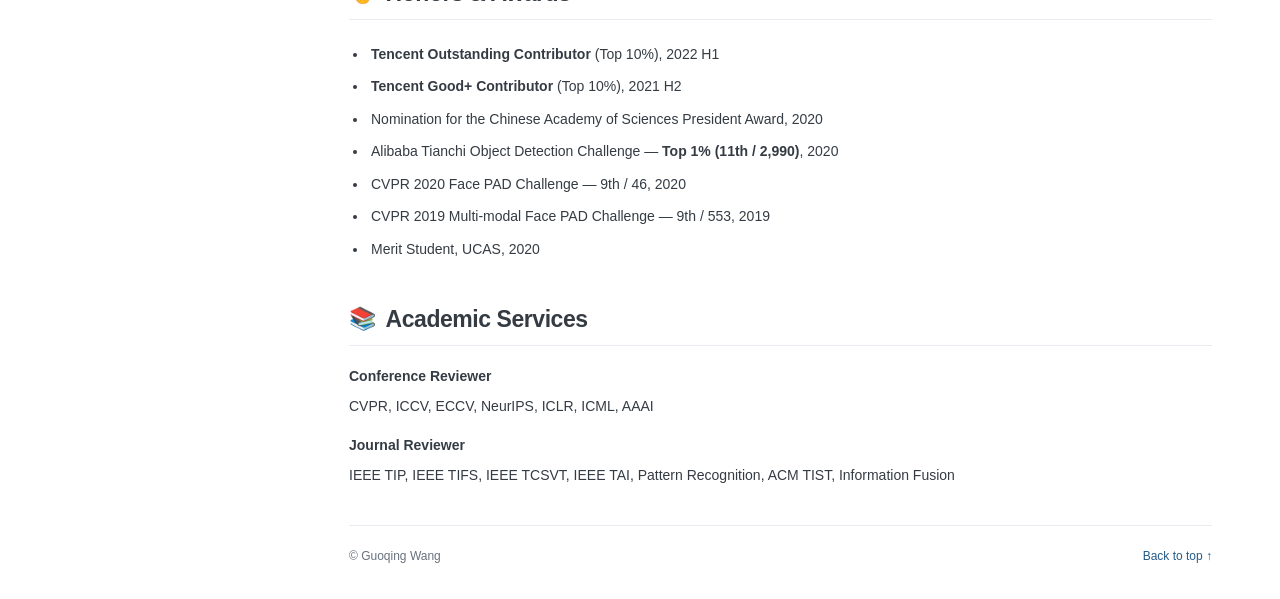
==== commit d3cbe546: "Replace GETok publication thumbnail" ====
--- a/index.html
+++ b/index.html
@@ -141,8 +141,8 @@
           </div>
         </article>
         <article class="publication">
-          <a class="publication-preview" href="imgs/publications/getok-overview.webp" target="_blank" rel="noopener" aria-label="View GETok spatial referencing overview (opens in a new tab)">
-            <img src="imgs/publications/getok-overview.webp" alt="GETok spatial referencing overview" width="1200" height="202" loading="lazy" decoding="async">
+          <a class="publication-preview" href="imgs/publications/GETok.png" target="_blank" rel="noopener" aria-label="View GETok overview (opens in a new tab)">
+            <img src="imgs/publications/GETok.png" alt="GETok overview" width="1848" height="596" loading="lazy" decoding="async">
           </a>
           <div>
             <h4><a href="https://arxiv.org/pdf/2512.10554">Grounding Everything in Tokens for Multimodal Large Language Models</a></h4>
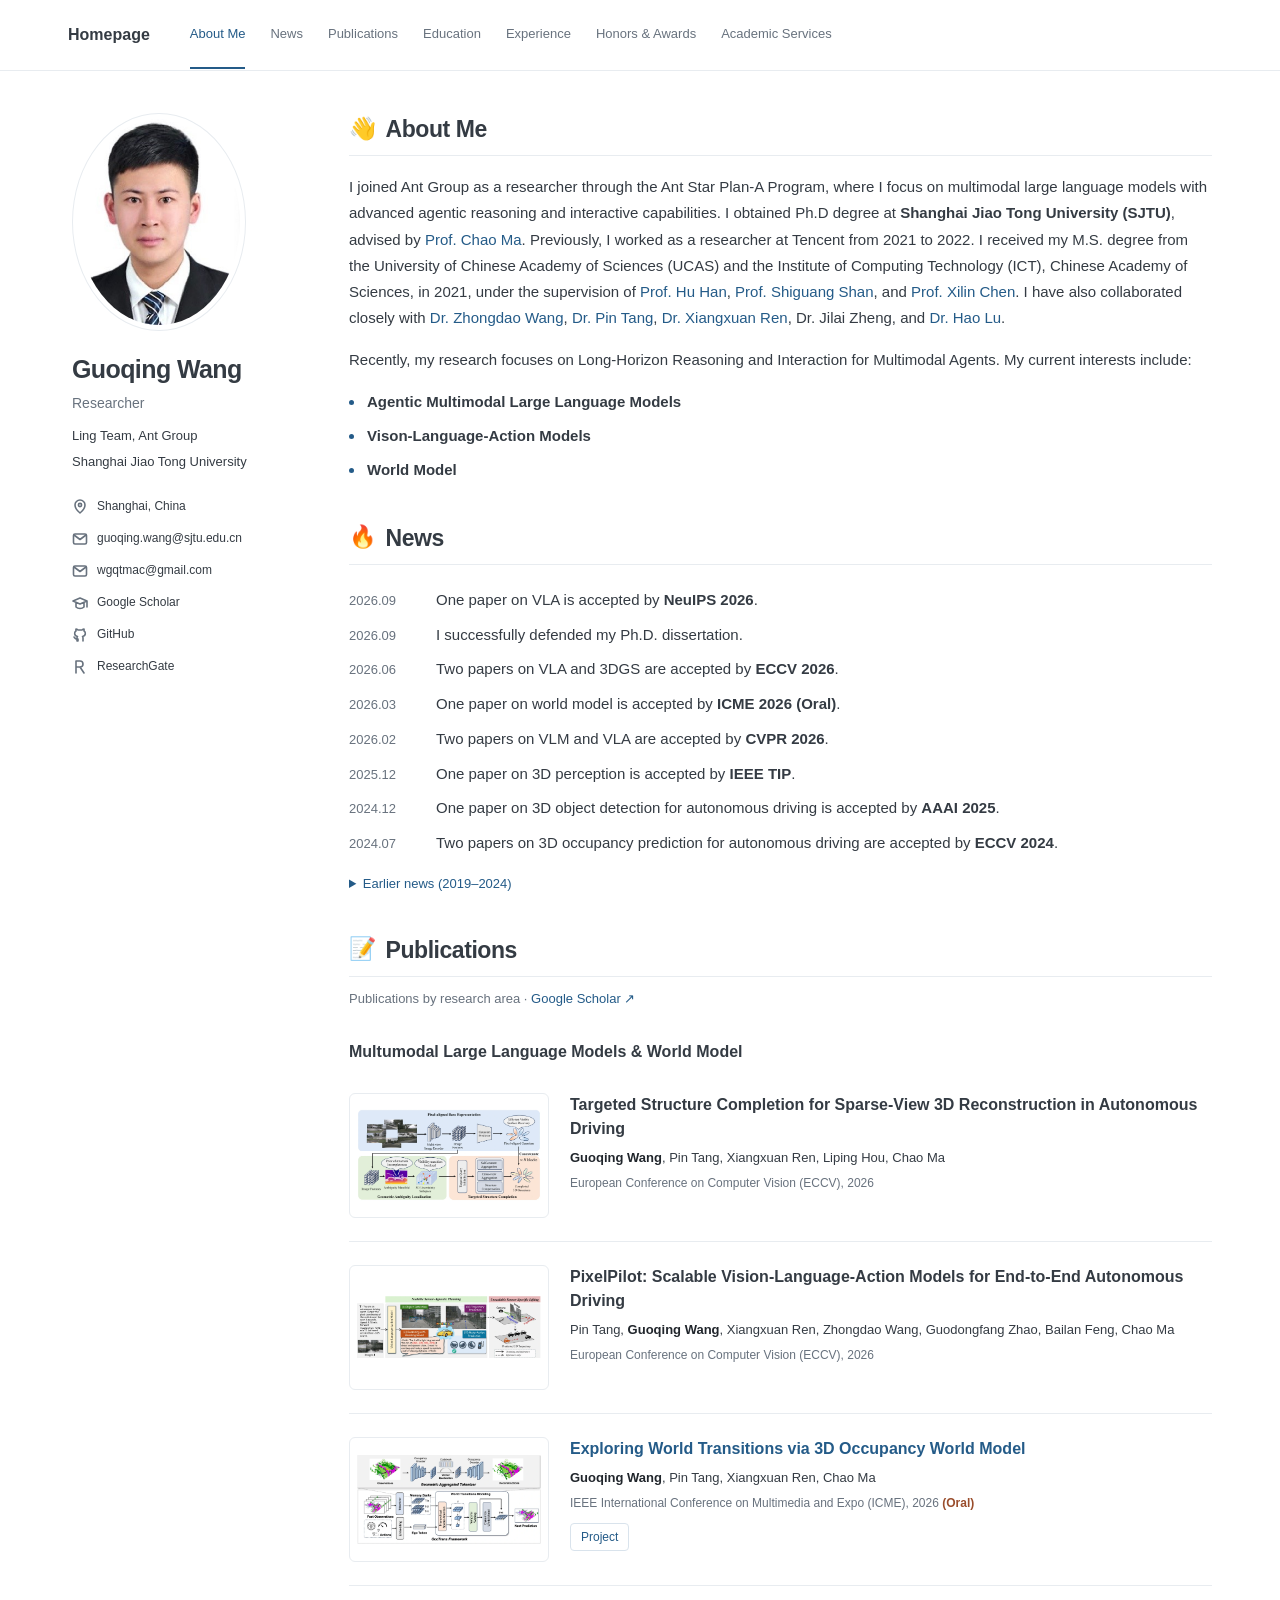
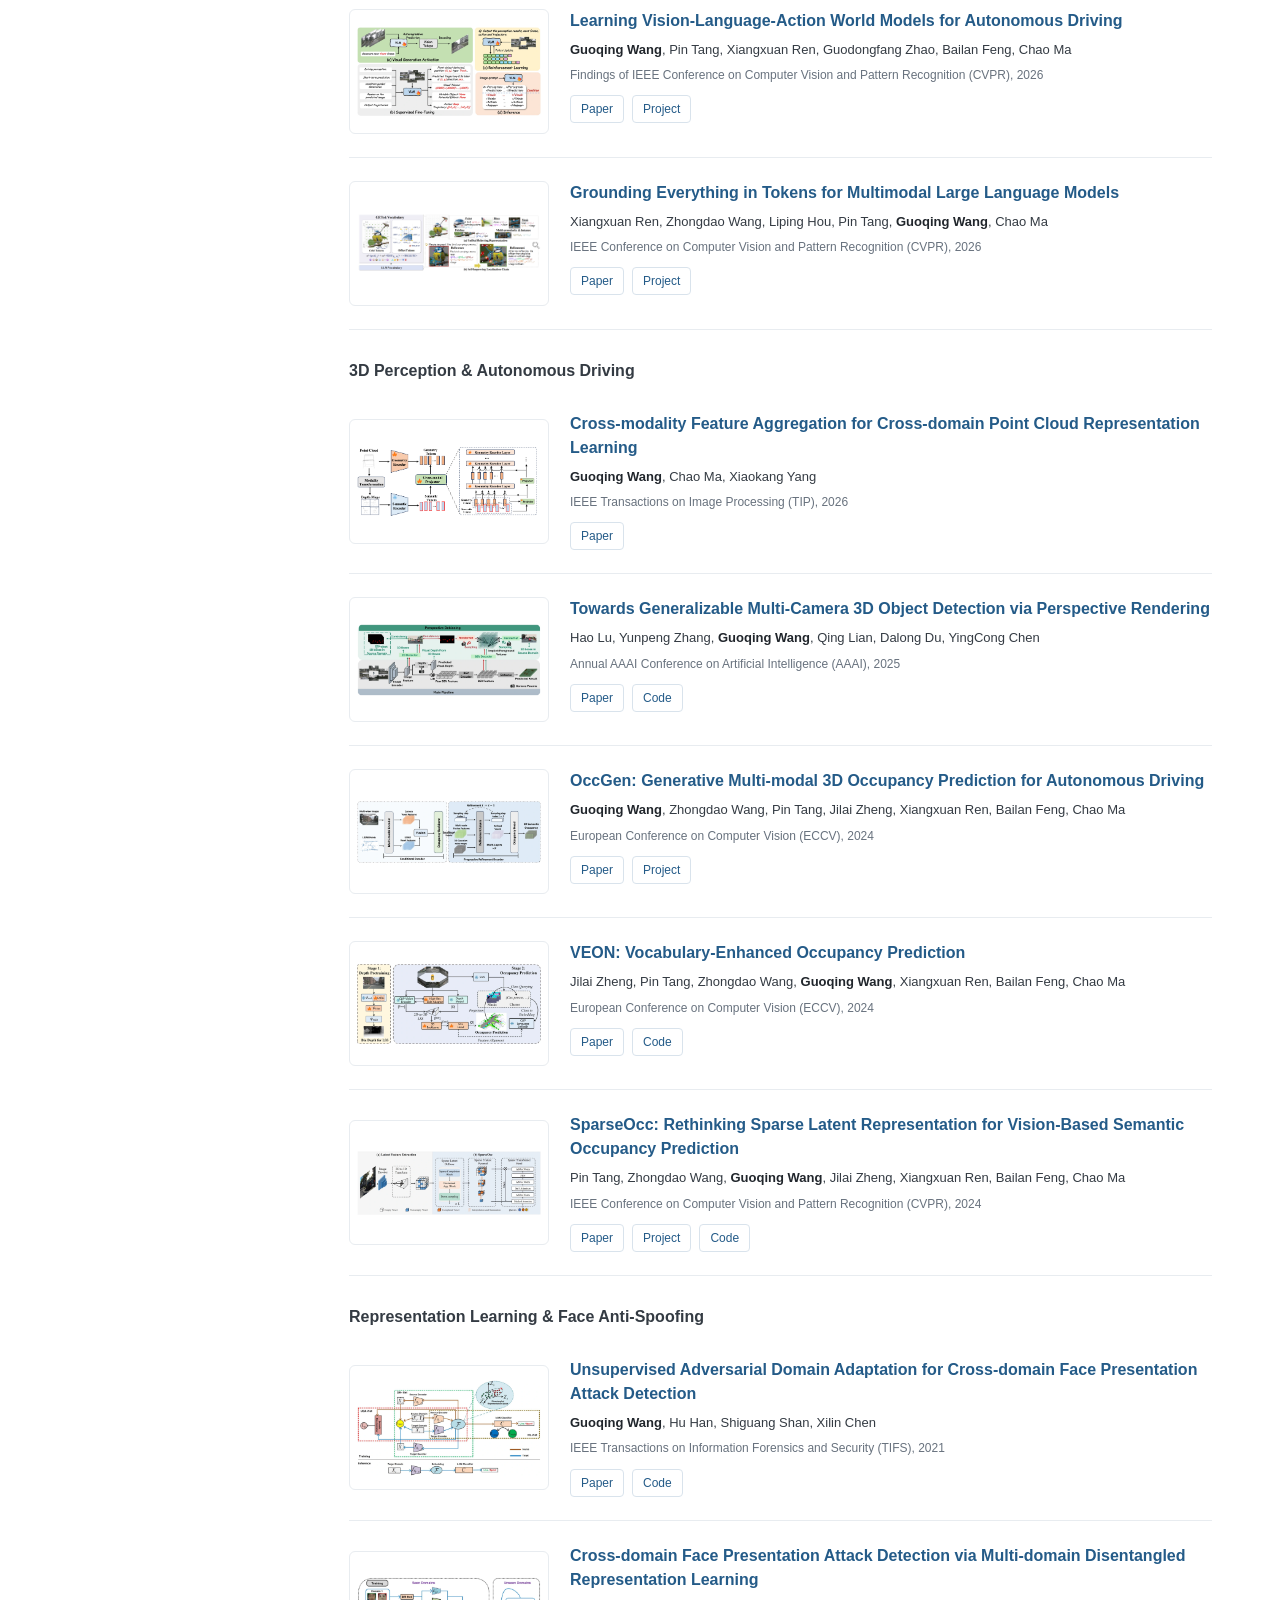
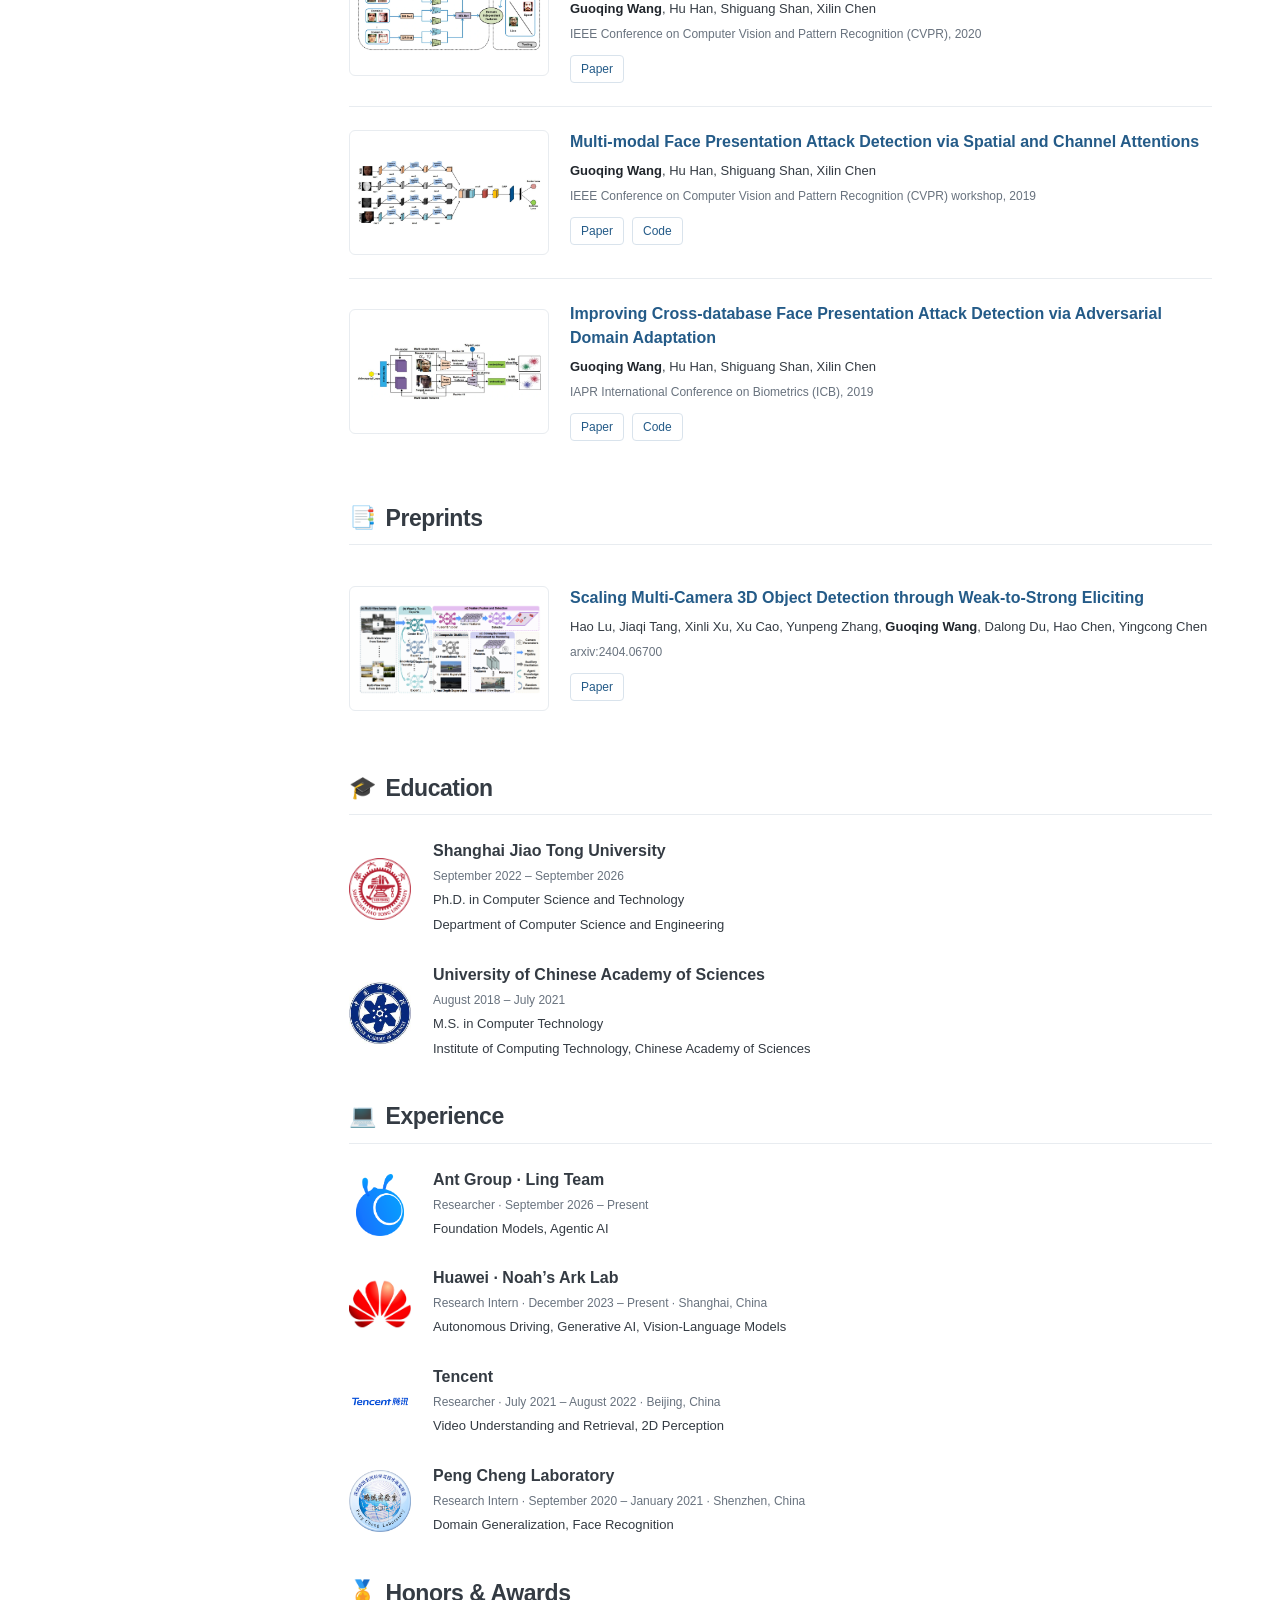
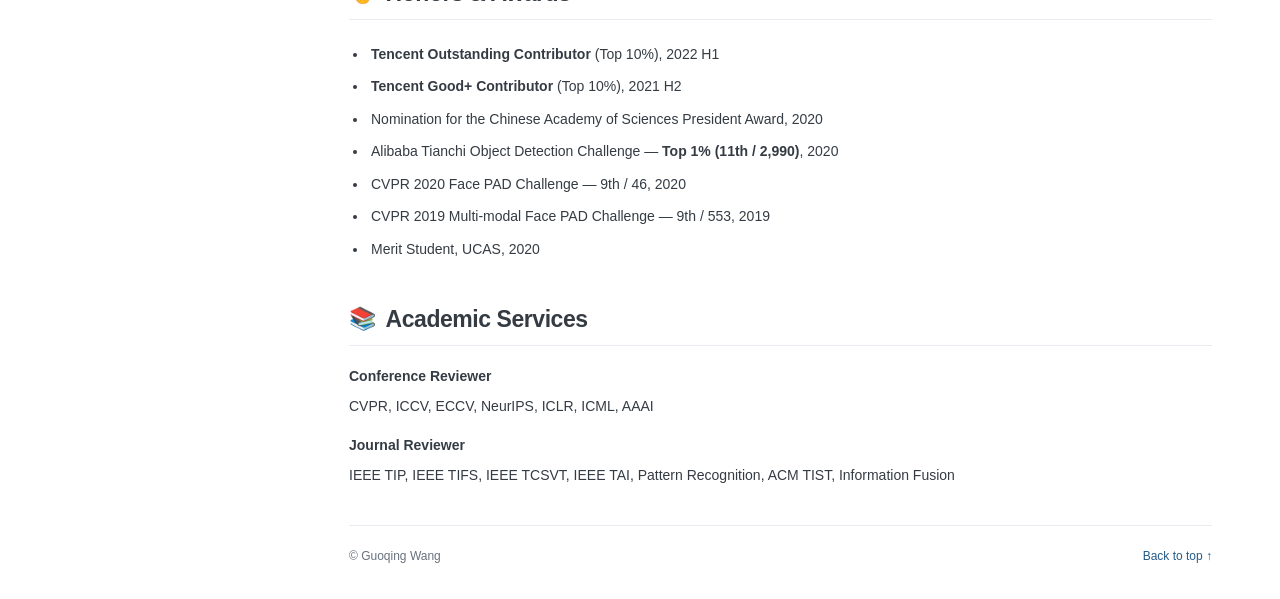
==== commit 4b1286d8: "Update PhD education end date" ====
--- a/index.html
+++ b/index.html
@@ -272,7 +272,7 @@
         <h2 class="section-heading" id="education-heading"><span aria-hidden="true">🎓</span> Education</h2>
         <article class="experience-item">
           <img class="institution-logo" src="imgs/sjtu.png" alt="SJTU emblem" width="62" height="62" loading="lazy">
-          <div><h3>Shanghai Jiao Tong University</h3><p class="dates">September 2022 – Present</p><p>Ph.D. in Computer Science and Technology</p><p>Department of Computer Science and Engineering</p></div>
+          <div><h3>Shanghai Jiao Tong University</h3><p class="dates">September 2022 – September 2026</p><p>Ph.D. in Computer Science and Technology</p><p>Department of Computer Science and Engineering</p></div>
         </article>
         <article class="experience-item">
           <img class="institution-logo" src="imgs/cas.png" alt="Chinese Academy of Sciences emblem" width="62" height="62" loading="lazy">
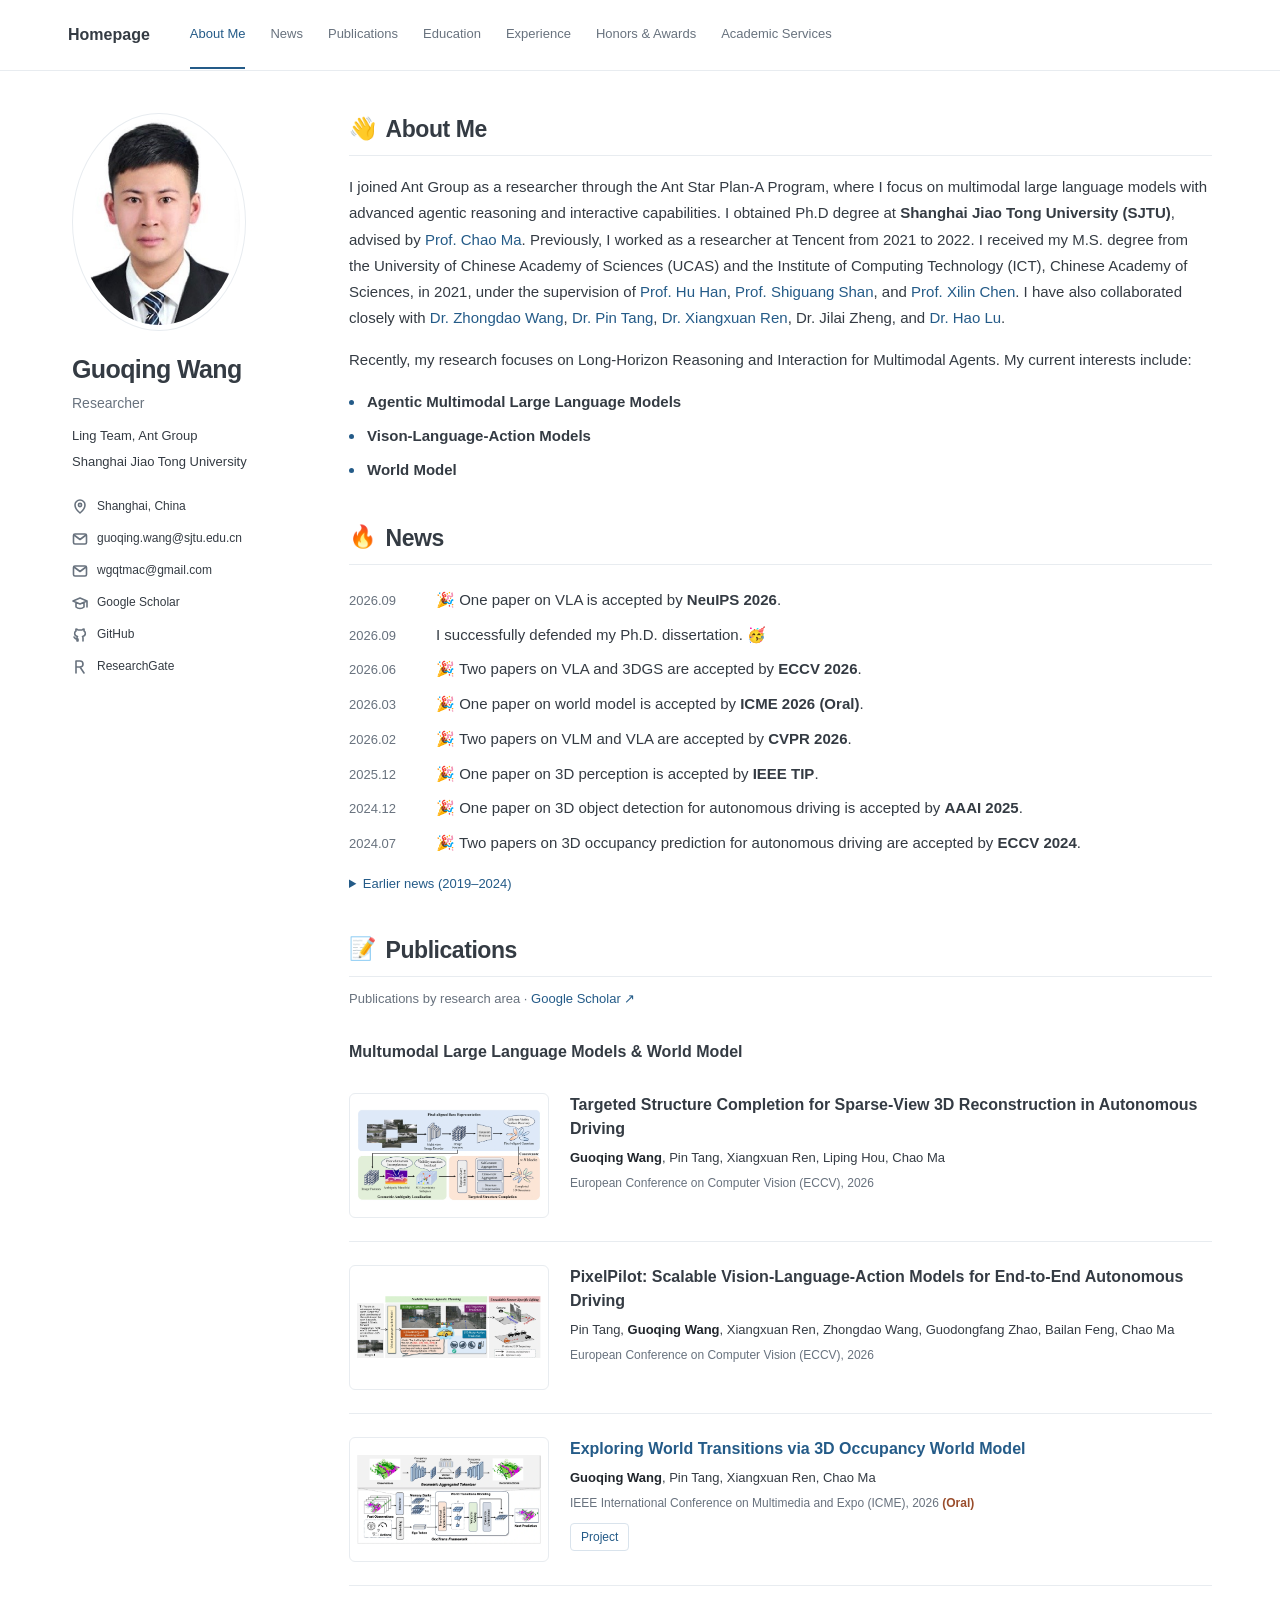
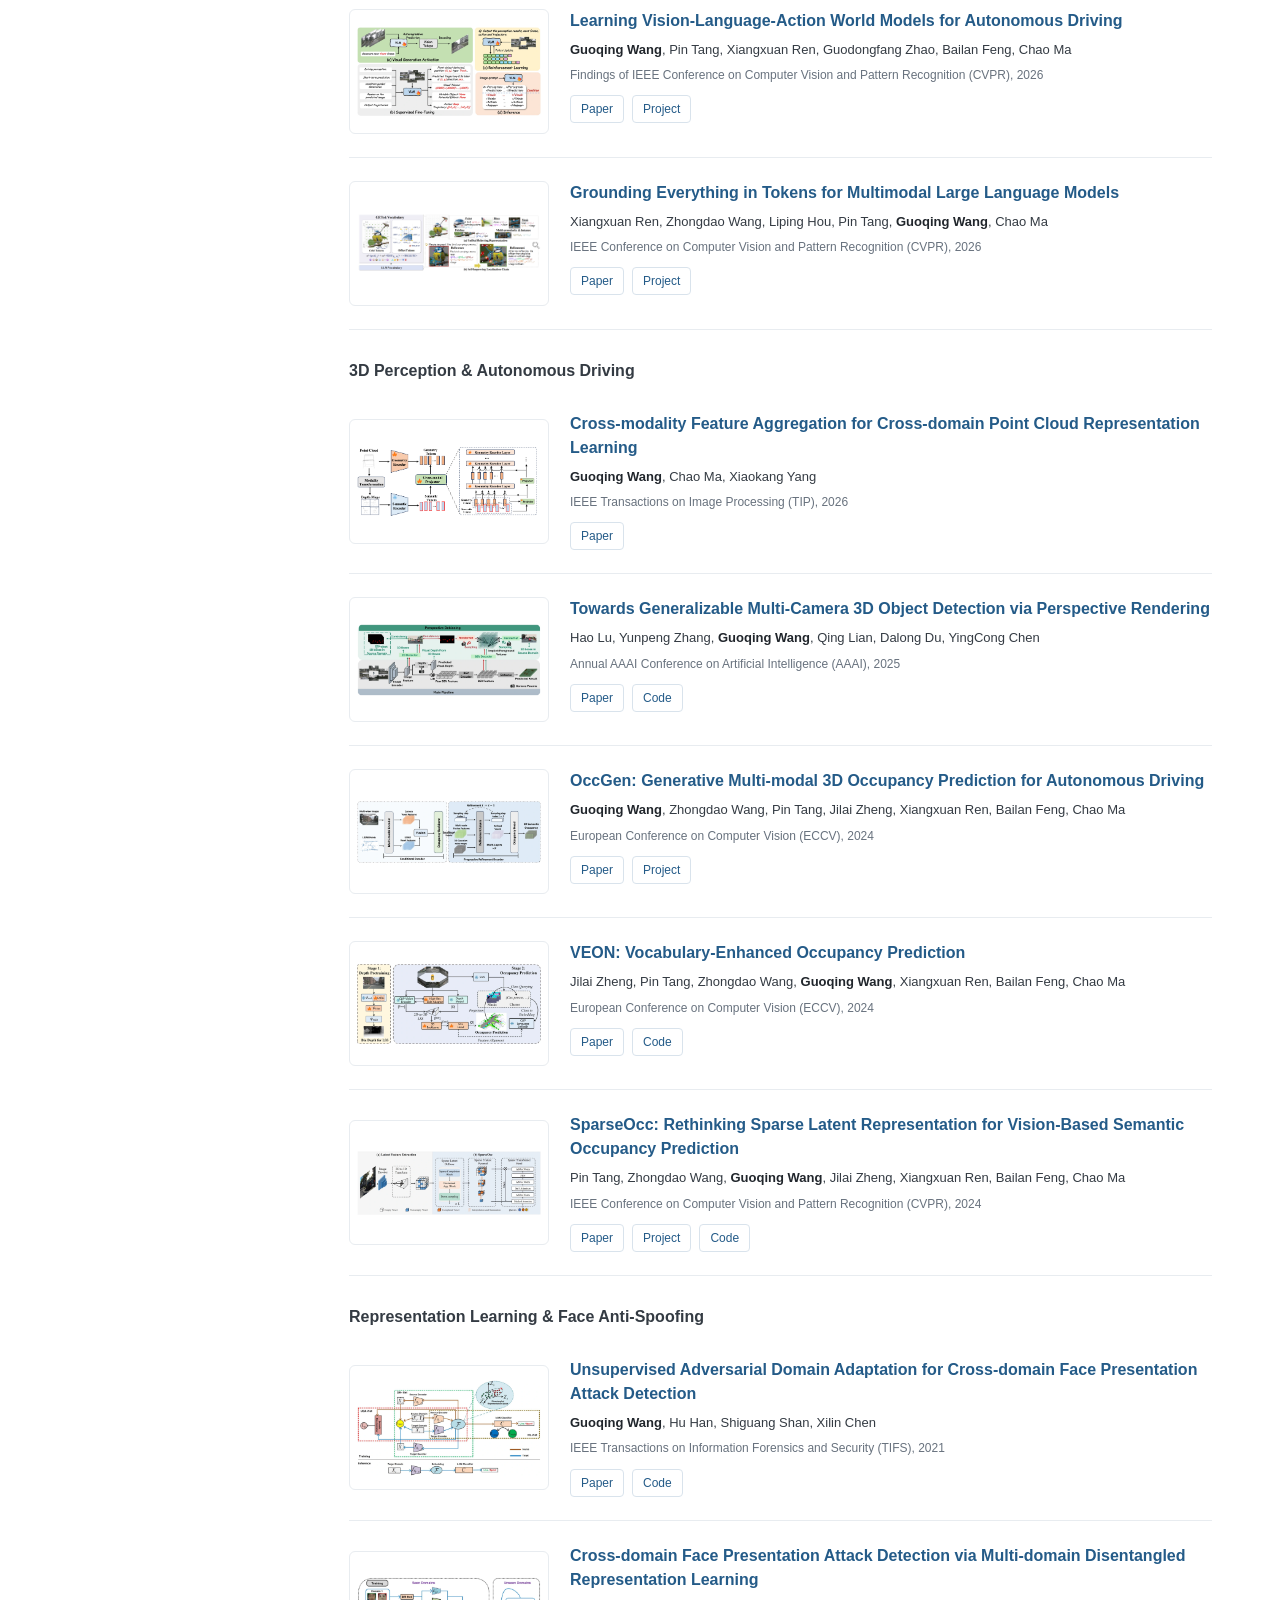
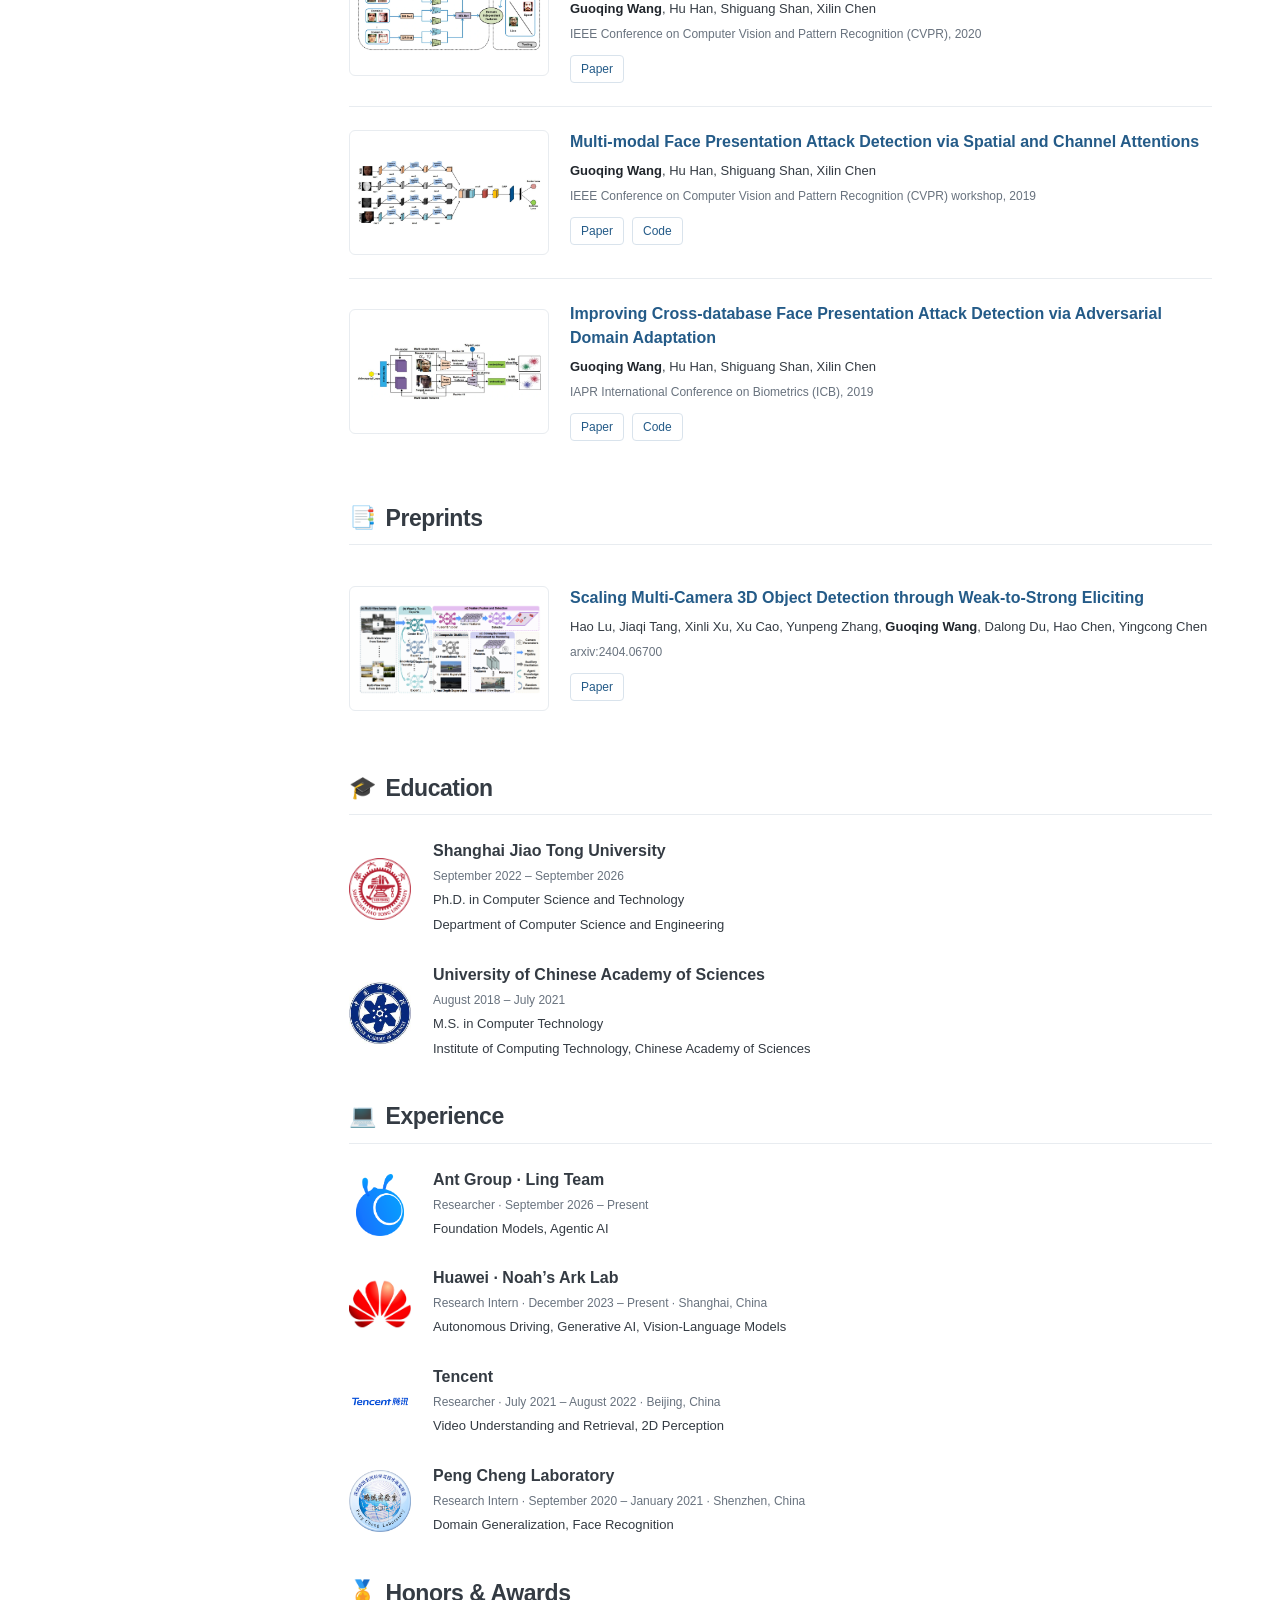
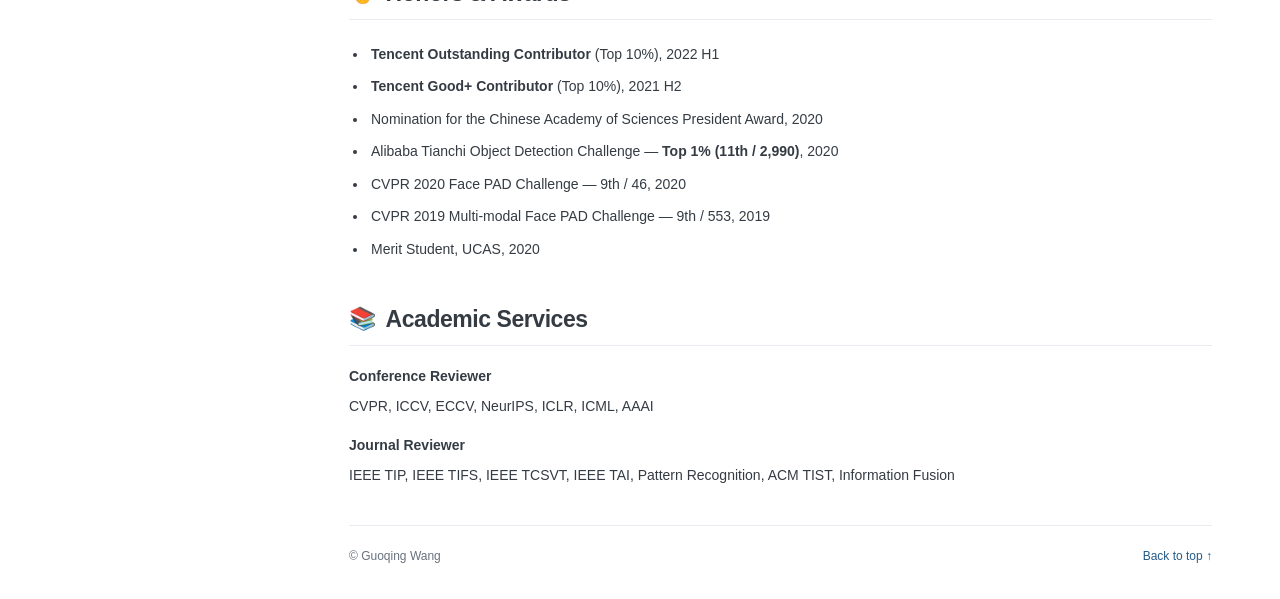
==== commit 145695ae: "Add emojis to homepage news" ====
--- a/index.html
+++ b/index.html
@@ -67,28 +67,28 @@
       <section id="News" aria-labelledby="news-heading">
         <h2 class="section-heading" id="news-heading"><span aria-hidden="true">🔥</span> News</h2>
         <ul class="news-list">
-          <li><time datetime="2026-06">2026.09</time><div>One paper on VLA is accepted by <strong>NeuIPS 2026</strong>.</div></li>
-          <li><time datetime="2026-06">2026.09</time><div>I successfully defended my Ph.D. dissertation.</div></li>
-          <li><time datetime="2026-06">2026.06</time><div>Two papers on VLA and 3DGS are accepted by <strong>ECCV 2026</strong>.</div></li>
-          <li><time datetime="2026-03">2026.03</time><div>One paper on world model is accepted by <strong>ICME 2026 (Oral)</strong>.</div></li>
-          <li><time datetime="2026-02">2026.02</time><div>Two papers on VLM and VLA are accepted by <strong>CVPR 2026</strong>.</div></li>
-          <li><time datetime="2025-12">2025.12</time><div>One paper on 3D perception is accepted by <strong>IEEE TIP</strong>.</div></li>
-          <li><time datetime="2024-12">2024.12</time><div>One paper on 3D object detection for autonomous driving is accepted by <strong>AAAI 2025</strong>.</div></li>
-          <li><time datetime="2024-07">2024.07</time><div>Two papers on 3D occupancy prediction for autonomous driving are accepted by <strong>ECCV 2024</strong>.</div></li>
+          <li><time datetime="2026-06">2026.09</time><div><span aria-hidden="true">🎉</span> One paper on VLA is accepted by <strong>NeuIPS 2026</strong>.</div></li>
+          <li><time datetime="2026-06">2026.09</time><div>I successfully defended my Ph.D. dissertation. <span aria-hidden="true">🥳</span></div></li>
+          <li><time datetime="2026-06">2026.06</time><div><span aria-hidden="true">🎉</span> Two papers on VLA and 3DGS are accepted by <strong>ECCV 2026</strong>.</div></li>
+          <li><time datetime="2026-03">2026.03</time><div><span aria-hidden="true">🎉</span> One paper on world model is accepted by <strong>ICME 2026 (Oral)</strong>.</div></li>
+          <li><time datetime="2026-02">2026.02</time><div><span aria-hidden="true">🎉</span> Two papers on VLM and VLA are accepted by <strong>CVPR 2026</strong>.</div></li>
+          <li><time datetime="2025-12">2025.12</time><div><span aria-hidden="true">🎉</span> One paper on 3D perception is accepted by <strong>IEEE TIP</strong>.</div></li>
+          <li><time datetime="2024-12">2024.12</time><div><span aria-hidden="true">🎉</span> One paper on 3D object detection for autonomous driving is accepted by <strong>AAAI 2025</strong>.</div></li>
+          <li><time datetime="2024-07">2024.07</time><div><span aria-hidden="true">🎉</span> Two papers on 3D occupancy prediction for autonomous driving are accepted by <strong>ECCV 2024</strong>.</div></li>
         </ul>
         <details class="news-archive">
           <summary>Earlier news (2019–2024)</summary>
           <ul class="news-list">
-          <li><time datetime="2024-02">2024.02</time><div>One paper on 3D occupancy prediction for autonomous driving is accepted by <strong>CVPR 2024</strong>.</div></li>
-          <li><time datetime="2023-11">2023.11</time><div>We rank first on the nuScenes occupancy prediction leaderboard (MetaGOD).</div></li>
-          <li><time datetime="2022-08">2022.08</time><div>I will pursue my Ph.D. degree at Shanghai Jiao Tong University.</div></li>
-          <li><time datetime="2021-10">2021.10</time><div>We are invited to give a talk in Valse Webinar <a href="https://www.bilibili.com/video/BV1ZQ4y1S7KG?spm_id_from=333.999.0.0">[video]</a>.</div></li>
-          <li><time datetime="2021-06">2021.06</time><div>I will work at Tencent as an algorithm researcher.</div></li>
-          <li><time datetime="2020-06">2020.06</time><div>One paper on cross-domain face presentation attack detection (PAD) is accepted by IEEE T-IFS.</div></li>
-          <li><time datetime="2020-04">2020.04</time><div>We receive the 11th place (Top 1%) of Alibaba Tianchi Object Detection challenge.</div></li>
-          <li><time datetime="2020-02">2020.02</time><div>One paper on cross-domain face presentation attack detection (PAD) is accepted by CVPR 2020.</div></li>
-          <li><time datetime="2019-04">2019.04</time><div>One paper on multi-modal face anti-spoofing is accepted by CVPR 2019 workshop.</div></li>
-          <li><time datetime="2019-03">2019.03</time><div>One paper on cross-domain face presentation attack detection (PAD) is accepted by ICB 2019.</div></li>
+          <li><time datetime="2024-02">2024.02</time><div><span aria-hidden="true">🎉</span> One paper on 3D occupancy prediction for autonomous driving is accepted by <strong>CVPR 2024</strong>.</div></li>
+          <li><time datetime="2023-11">2023.11</time><div>We rank first on the nuScenes occupancy prediction leaderboard (MetaGOD). <span aria-hidden="true">🏆</span></div></li>
+          <li><time datetime="2022-08">2022.08</time><div>I will pursue my Ph.D. degree at Shanghai Jiao Tong University. <span aria-hidden="true">🎓</span></div></li>
+          <li><time datetime="2021-10">2021.10</time><div><span aria-hidden="true">🎤</span> We are invited to give a talk in Valse Webinar <a href="https://www.bilibili.com/video/BV1ZQ4y1S7KG?spm_id_from=333.999.0.0">[video]</a>.</div></li>
+          <li><time datetime="2021-06">2021.06</time><div>I will work at Tencent as an algorithm researcher. <span aria-hidden="true">🥳</span></div></li>
+          <li><time datetime="2020-06">2020.06</time><div><span aria-hidden="true">🎉</span> One paper on cross-domain face presentation attack detection (PAD) is accepted by IEEE T-IFS.</div></li>
+          <li><time datetime="2020-04">2020.04</time><div>We receive the 11th place (Top 1%) of Alibaba Tianchi Object Detection challenge. <span aria-hidden="true">🏅</span></div></li>
+          <li><time datetime="2020-02">2020.02</time><div><span aria-hidden="true">🎉</span> One paper on cross-domain face presentation attack detection (PAD) is accepted by CVPR 2020.</div></li>
+          <li><time datetime="2019-04">2019.04</time><div><span aria-hidden="true">🎉</span> One paper on multi-modal face anti-spoofing is accepted by CVPR 2019 workshop.</div></li>
+          <li><time datetime="2019-03">2019.03</time><div><span aria-hidden="true">🎉</span> One paper on cross-domain face presentation attack detection (PAD) is accepted by ICB 2019.</div></li>
           </ul>
         </details>
       </section>
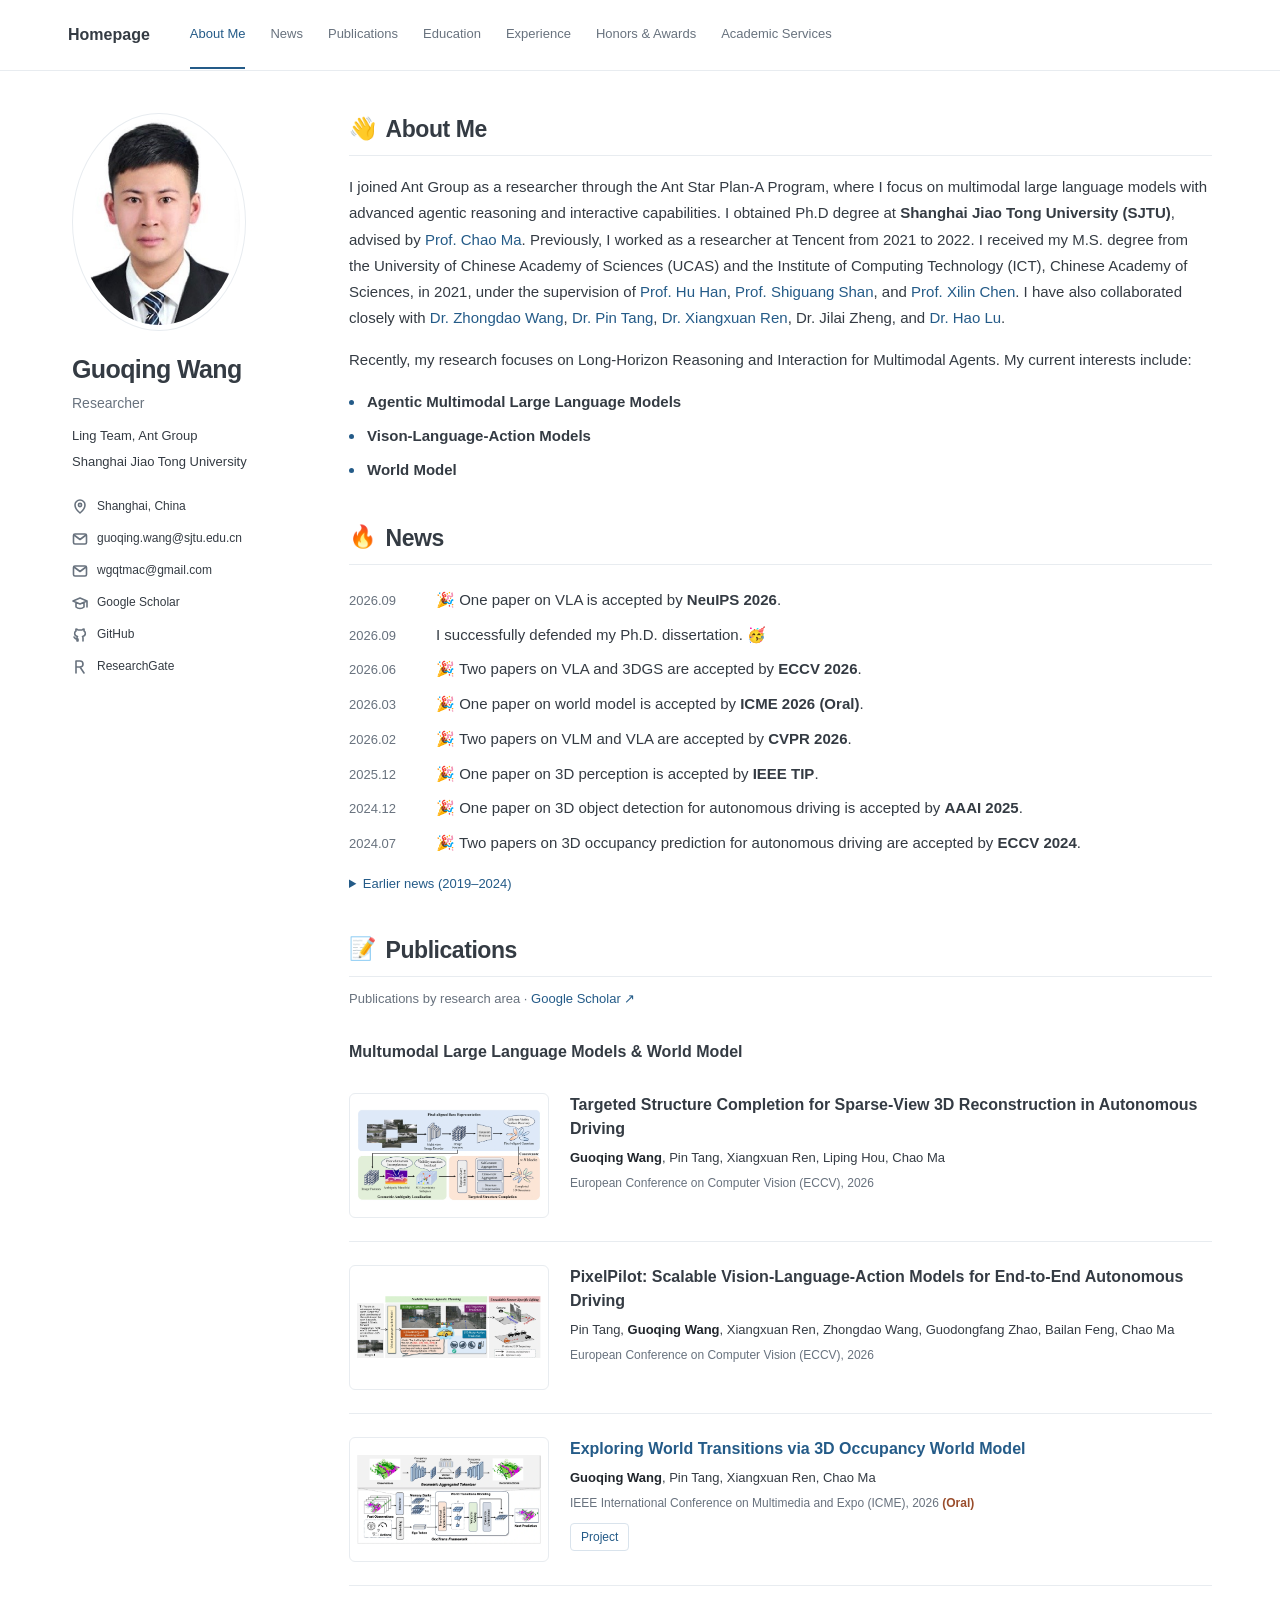
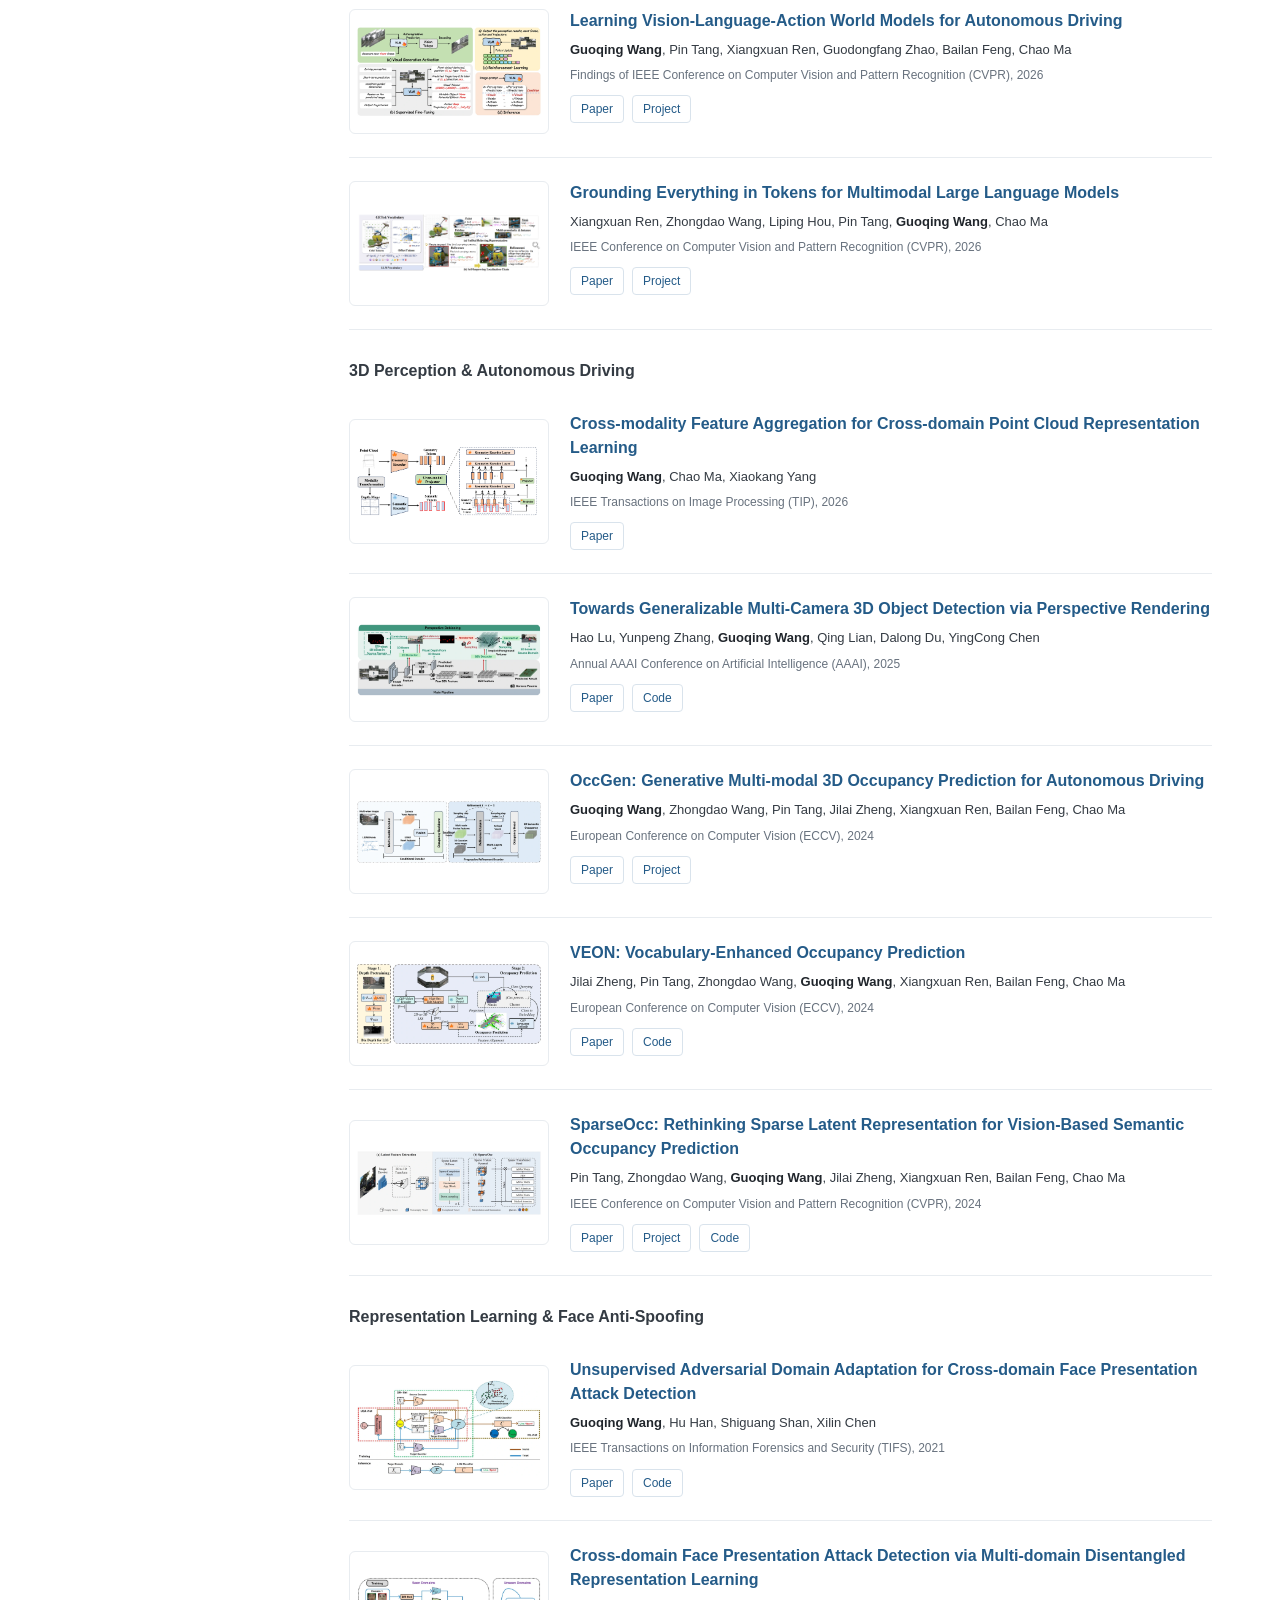
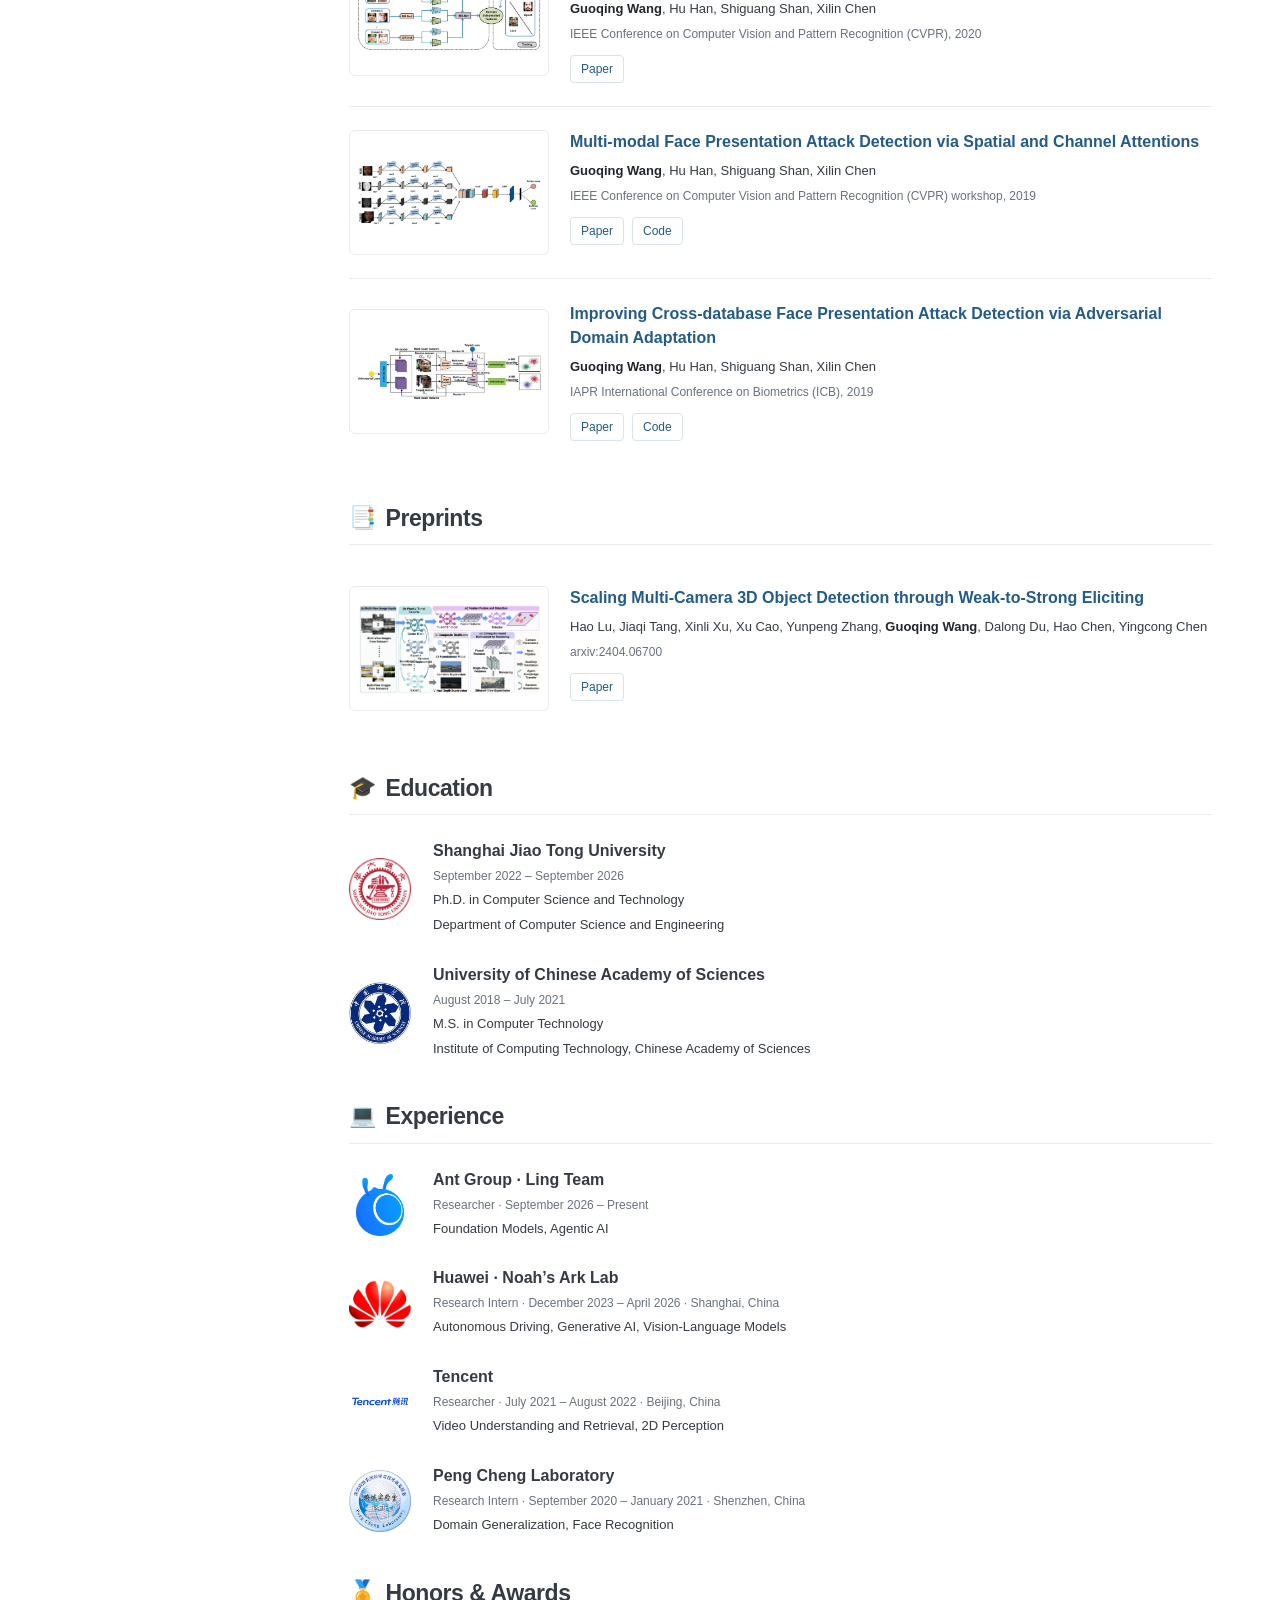
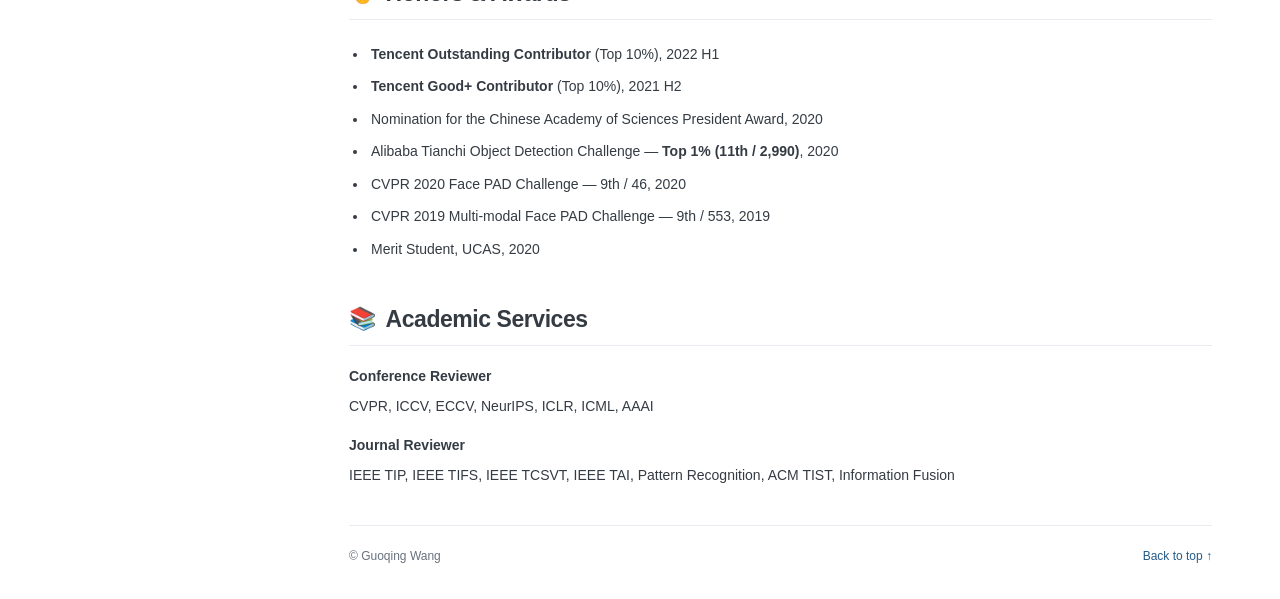
==== commit a217c522: "Update Huawei internship end date" ====
--- a/index.html
+++ b/index.html
@@ -287,7 +287,7 @@
         </article>
         <article class="experience-item">
           <img class="institution-logo" src="imgs/huawei.jpeg" alt="Huawei logo" width="62" height="62" loading="lazy">
-          <div><h3>Huawei · Noah’s Ark Lab</h3><p class="dates">Research Intern · December 2023 – Present · Shanghai, China</p><p>Autonomous Driving, Generative AI, Vision-Language Models</p></div>
+          <div><h3>Huawei · Noah’s Ark Lab</h3><p class="dates">Research Intern · December 2023 – April 2026 · Shanghai, China</p><p>Autonomous Driving, Generative AI, Vision-Language Models</p></div>
         </article>
         <article class="experience-item">
           <img class="institution-logo" src="imgs/tencent.png" alt="Tencent logo" width="62" height="62" loading="lazy">
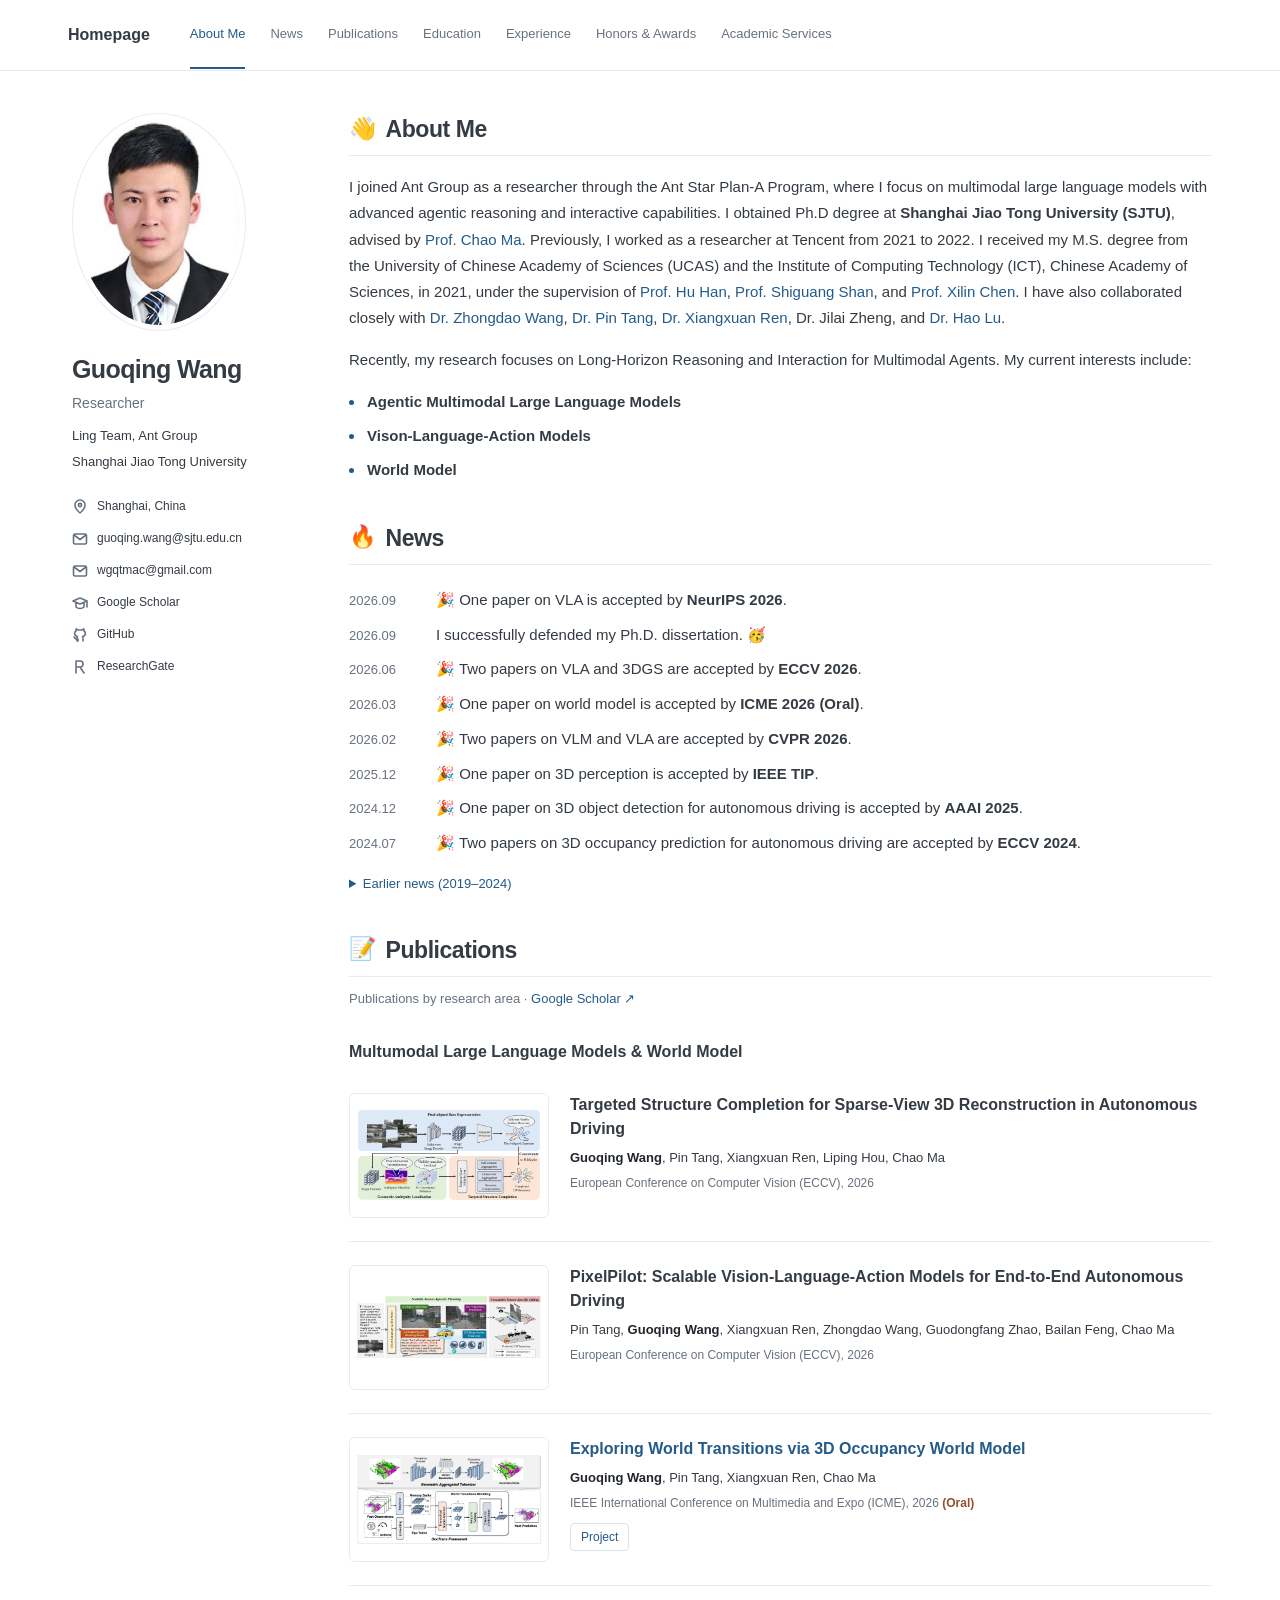
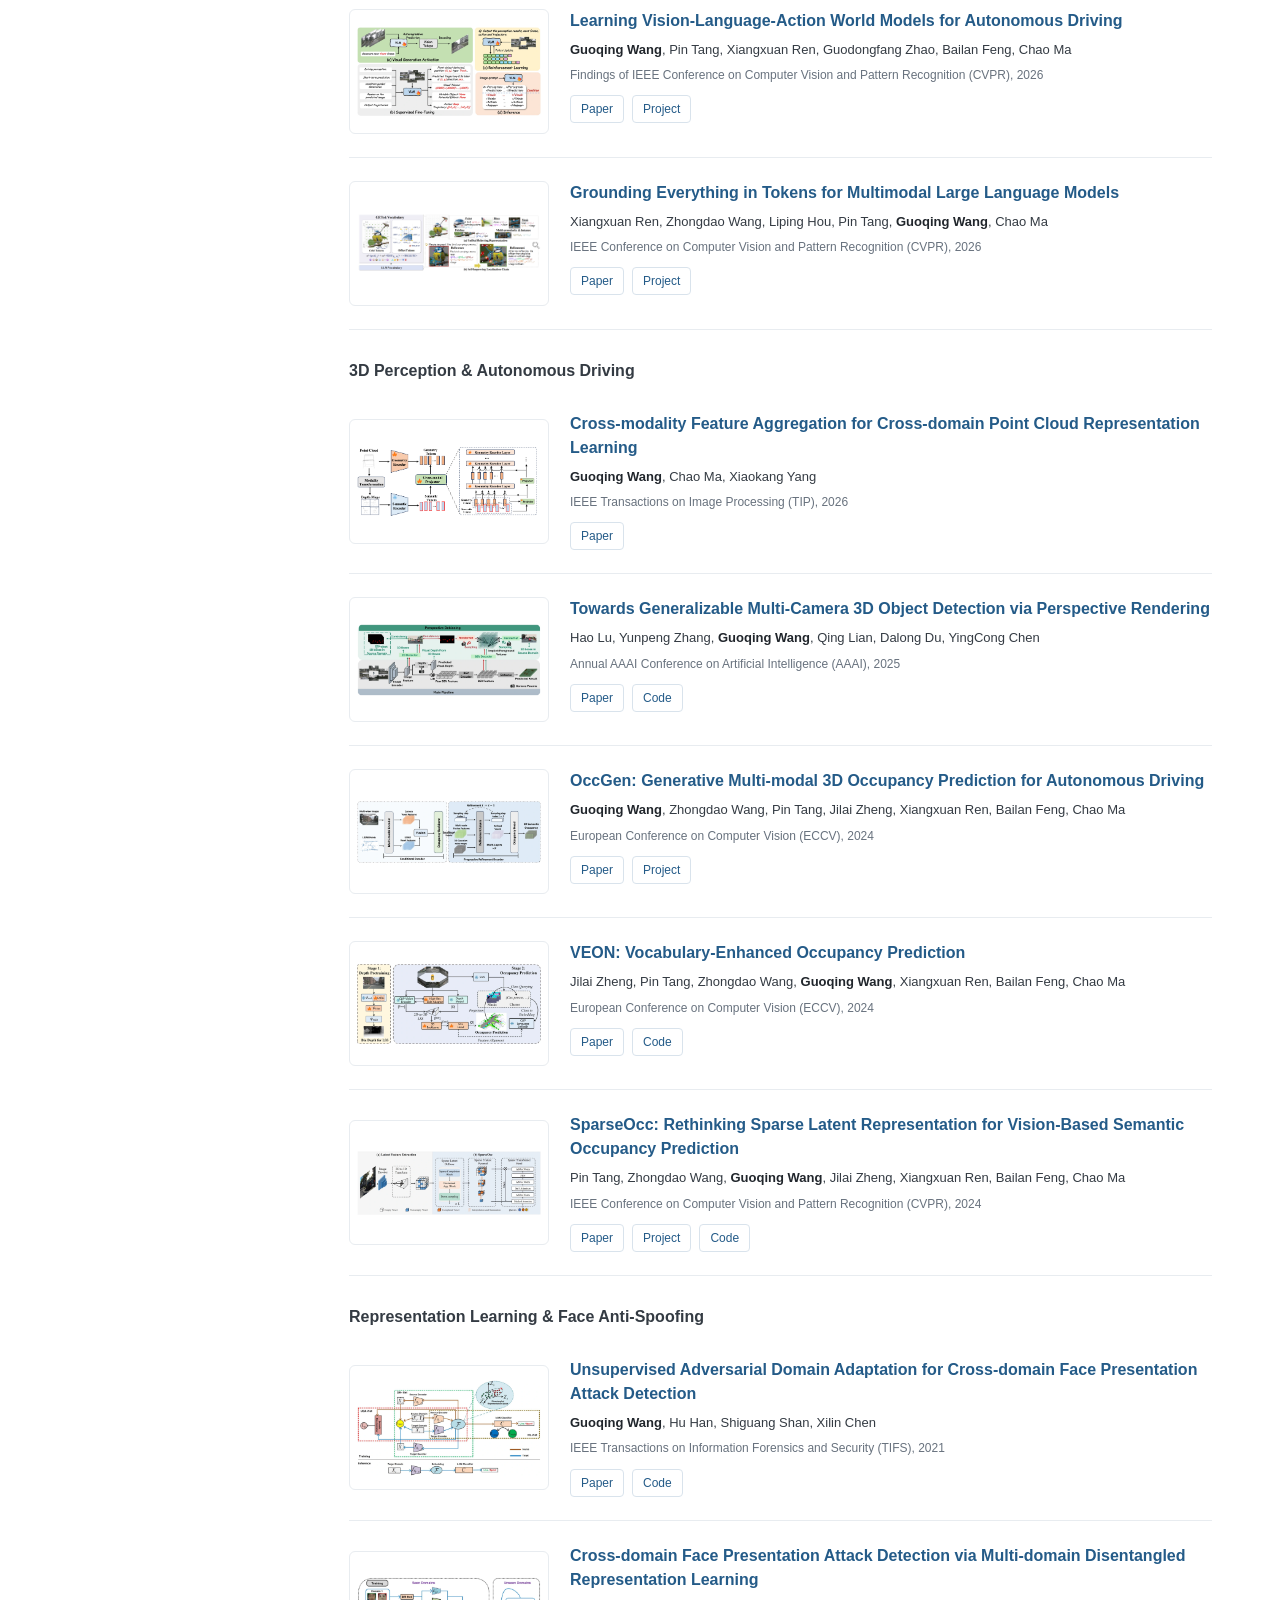
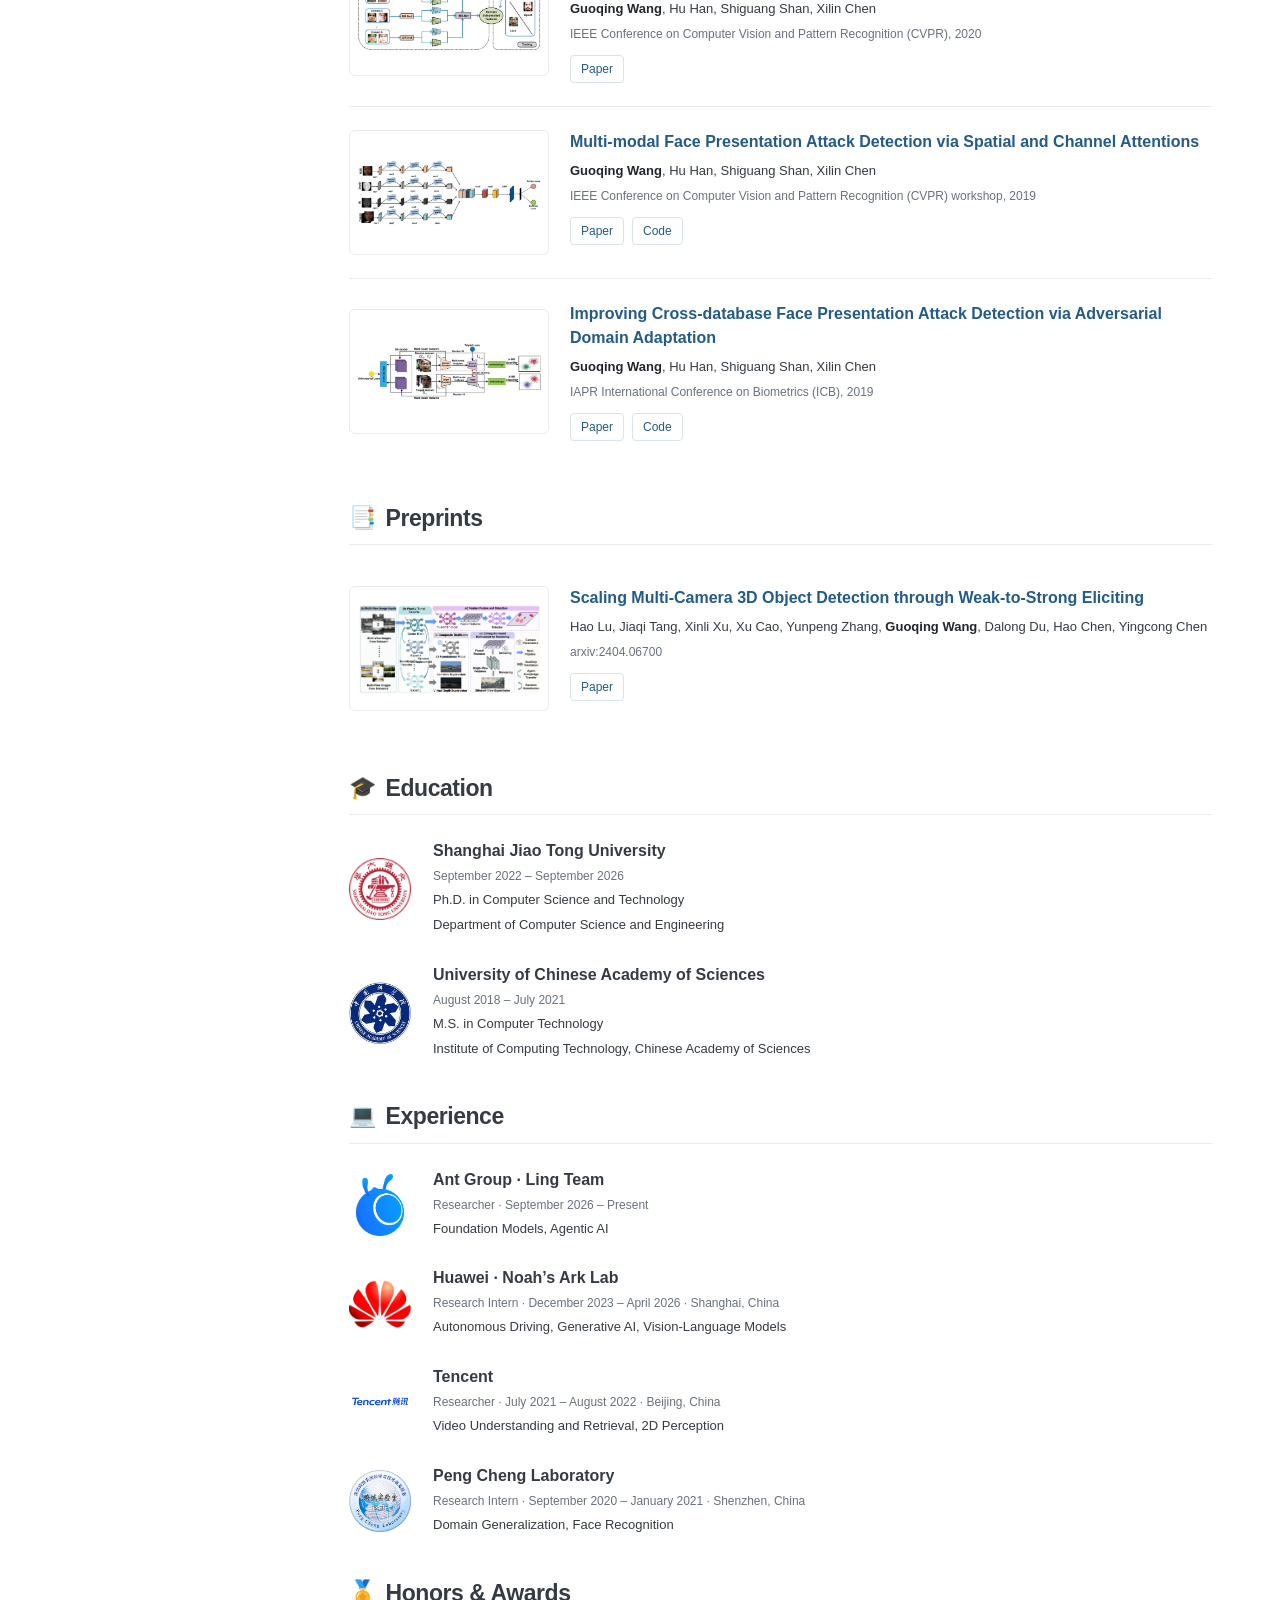
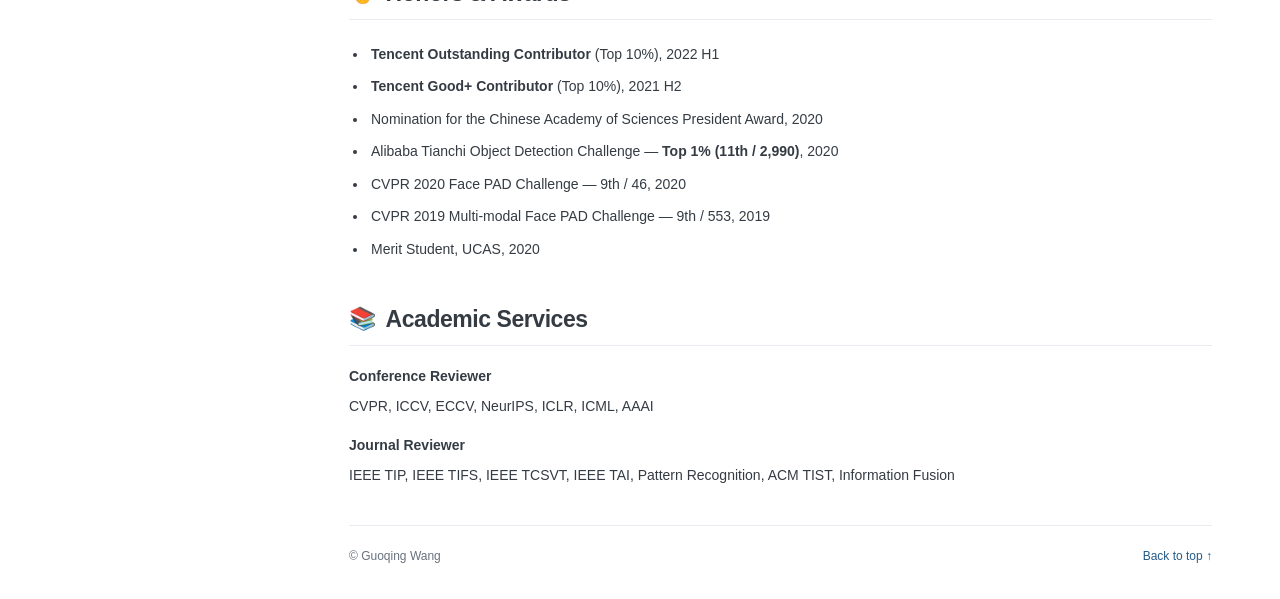
==== commit 414afaf4: "Fix NeurIPS spelling in news" ====
--- a/index.html
+++ b/index.html
@@ -67,7 +67,7 @@
       <section id="News" aria-labelledby="news-heading">
         <h2 class="section-heading" id="news-heading"><span aria-hidden="true">🔥</span> News</h2>
         <ul class="news-list">
-          <li><time datetime="2026-06">2026.09</time><div><span aria-hidden="true">🎉</span> One paper on VLA is accepted by <strong>NeuIPS 2026</strong>.</div></li>
+          <li><time datetime="2026-06">2026.09</time><div><span aria-hidden="true">🎉</span> One paper on VLA is accepted by <strong>NeurIPS 2026</strong>.</div></li>
           <li><time datetime="2026-06">2026.09</time><div>I successfully defended my Ph.D. dissertation. <span aria-hidden="true">🥳</span></div></li>
           <li><time datetime="2026-06">2026.06</time><div><span aria-hidden="true">🎉</span> Two papers on VLA and 3DGS are accepted by <strong>ECCV 2026</strong>.</div></li>
           <li><time datetime="2026-03">2026.03</time><div><span aria-hidden="true">🎉</span> One paper on world model is accepted by <strong>ICME 2026 (Oral)</strong>.</div></li>
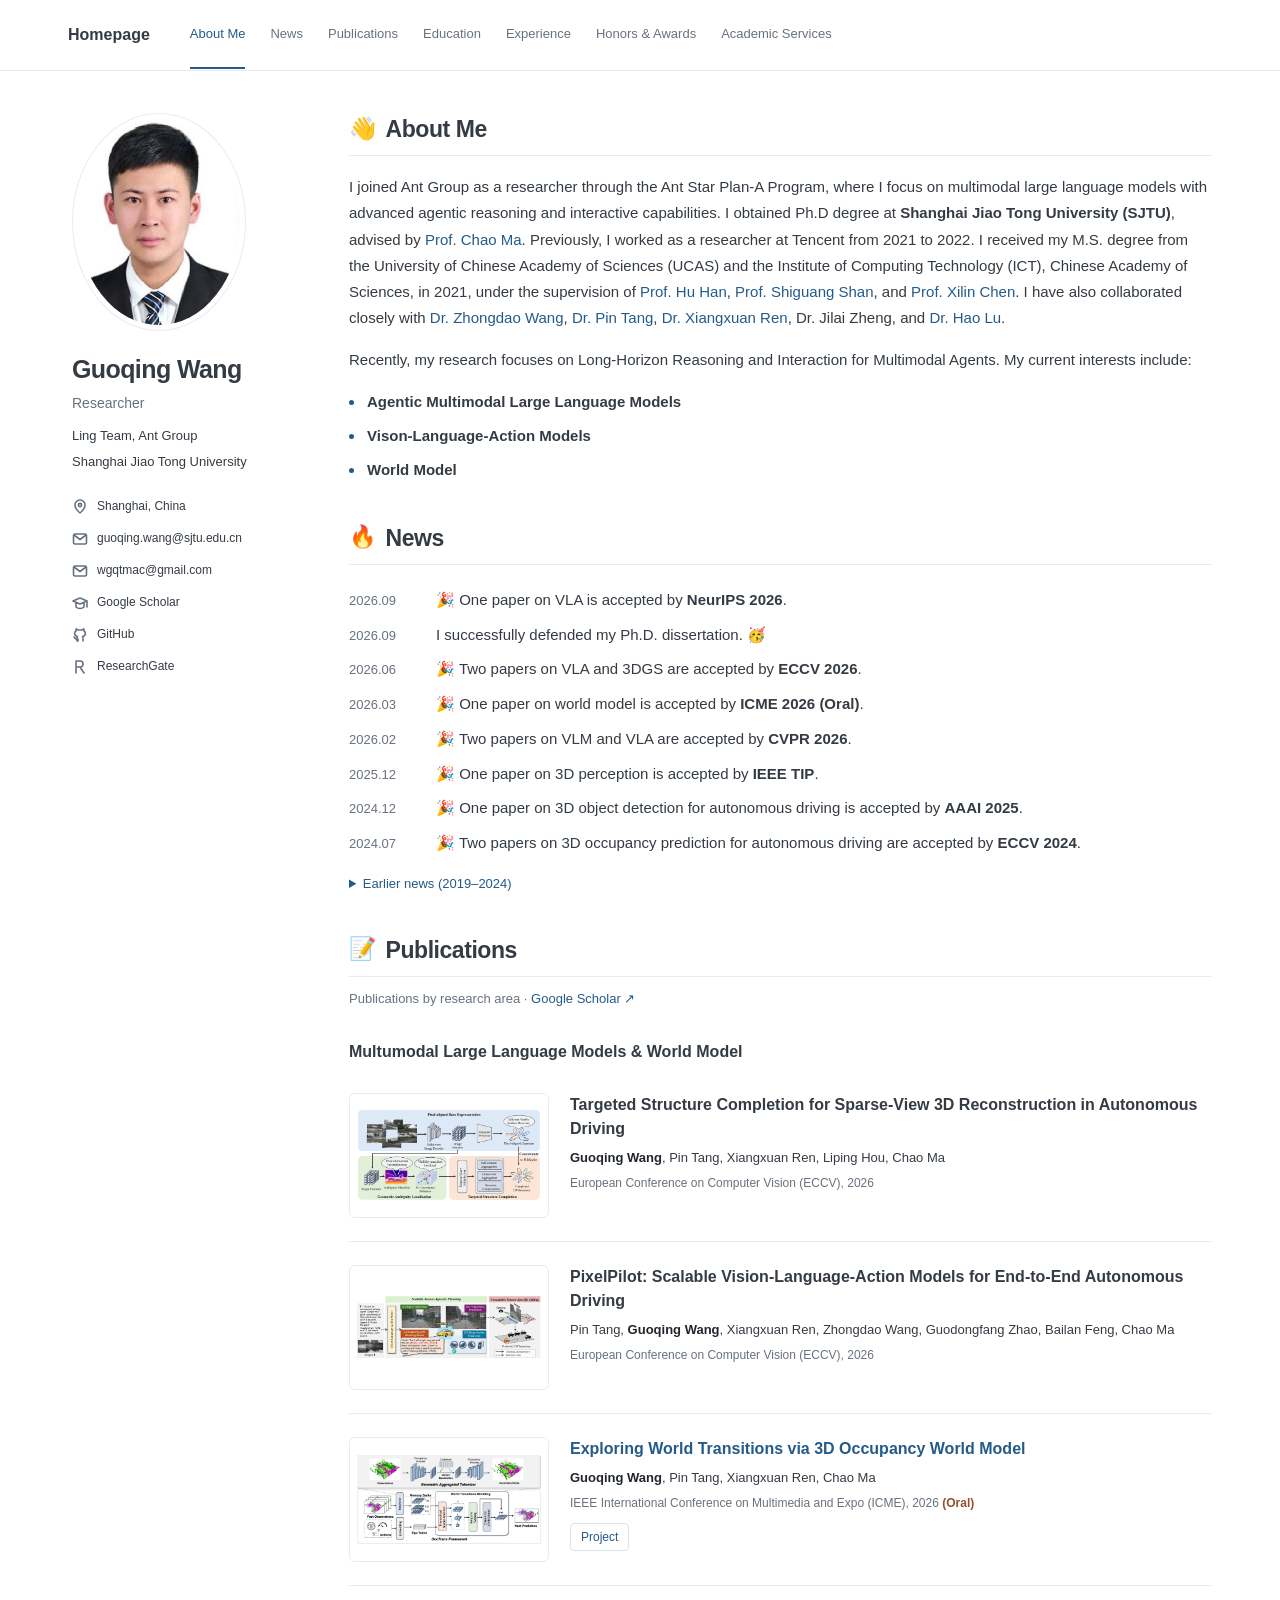
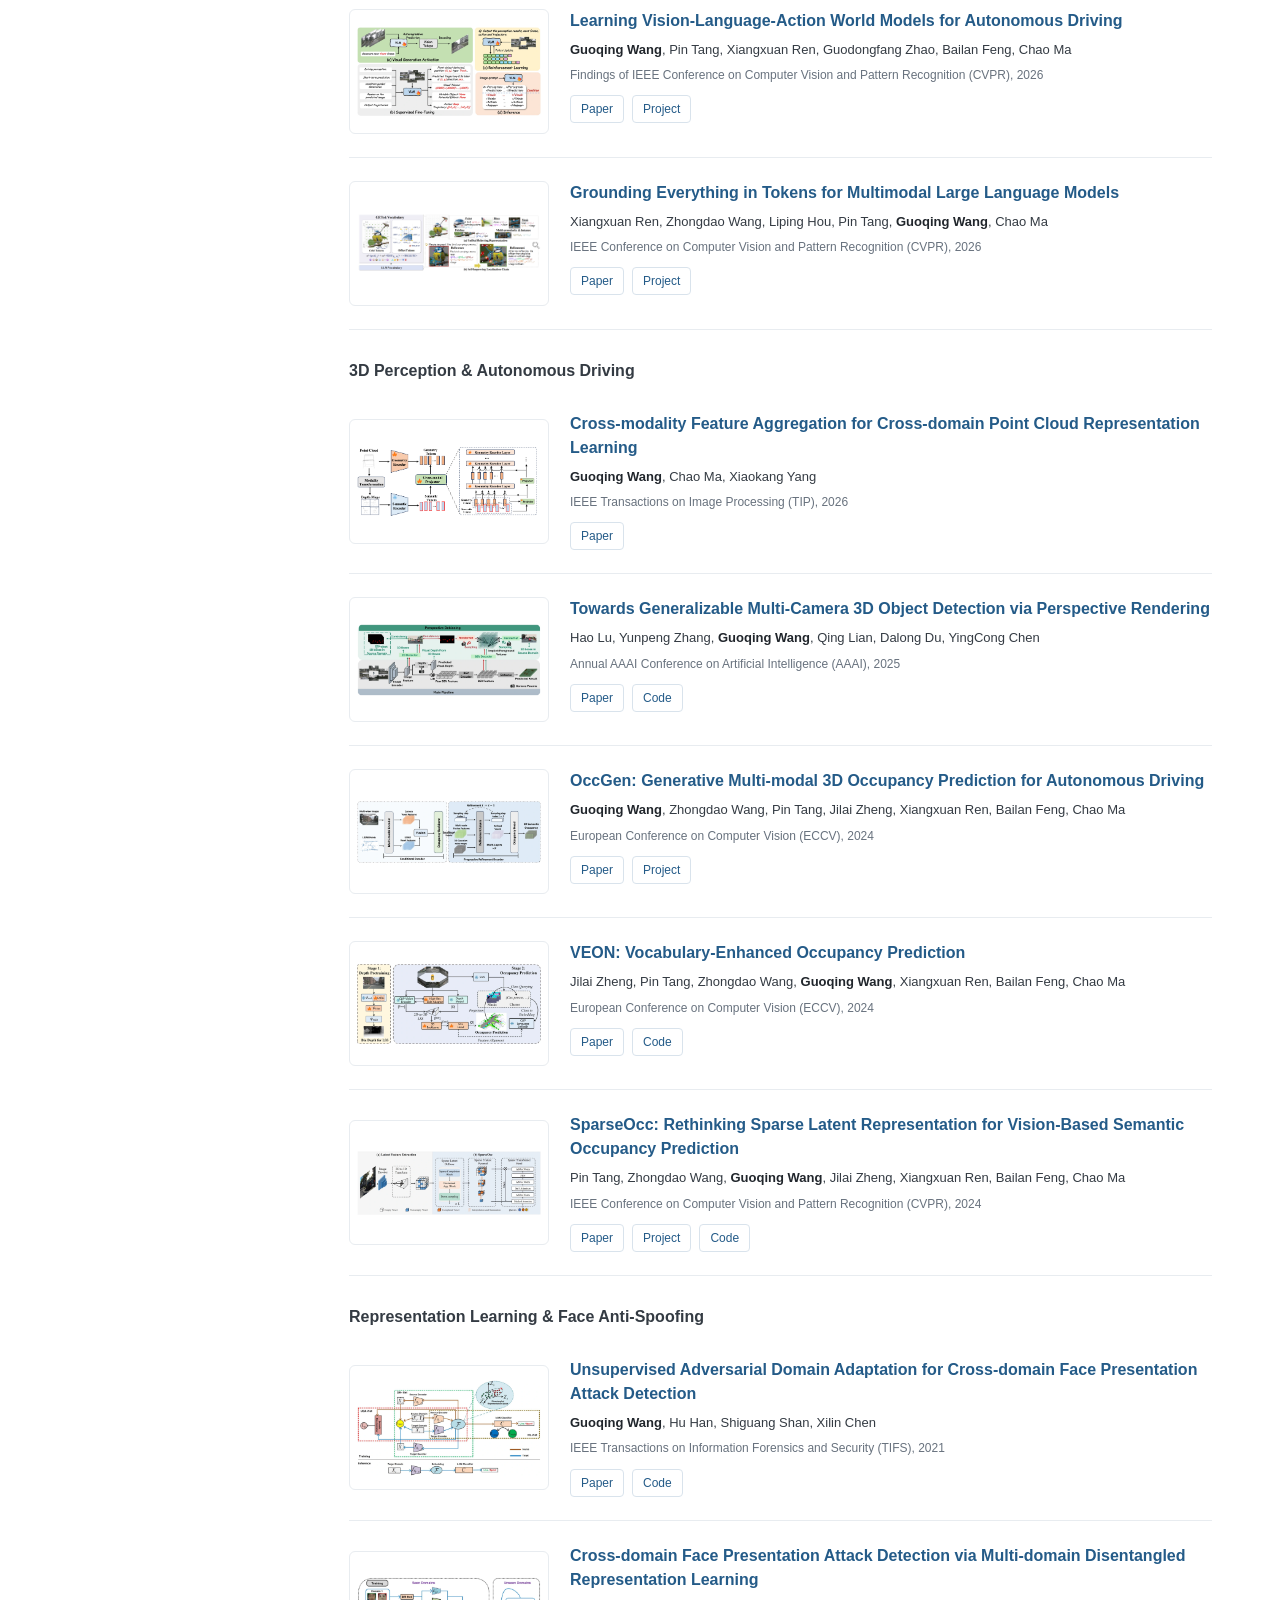
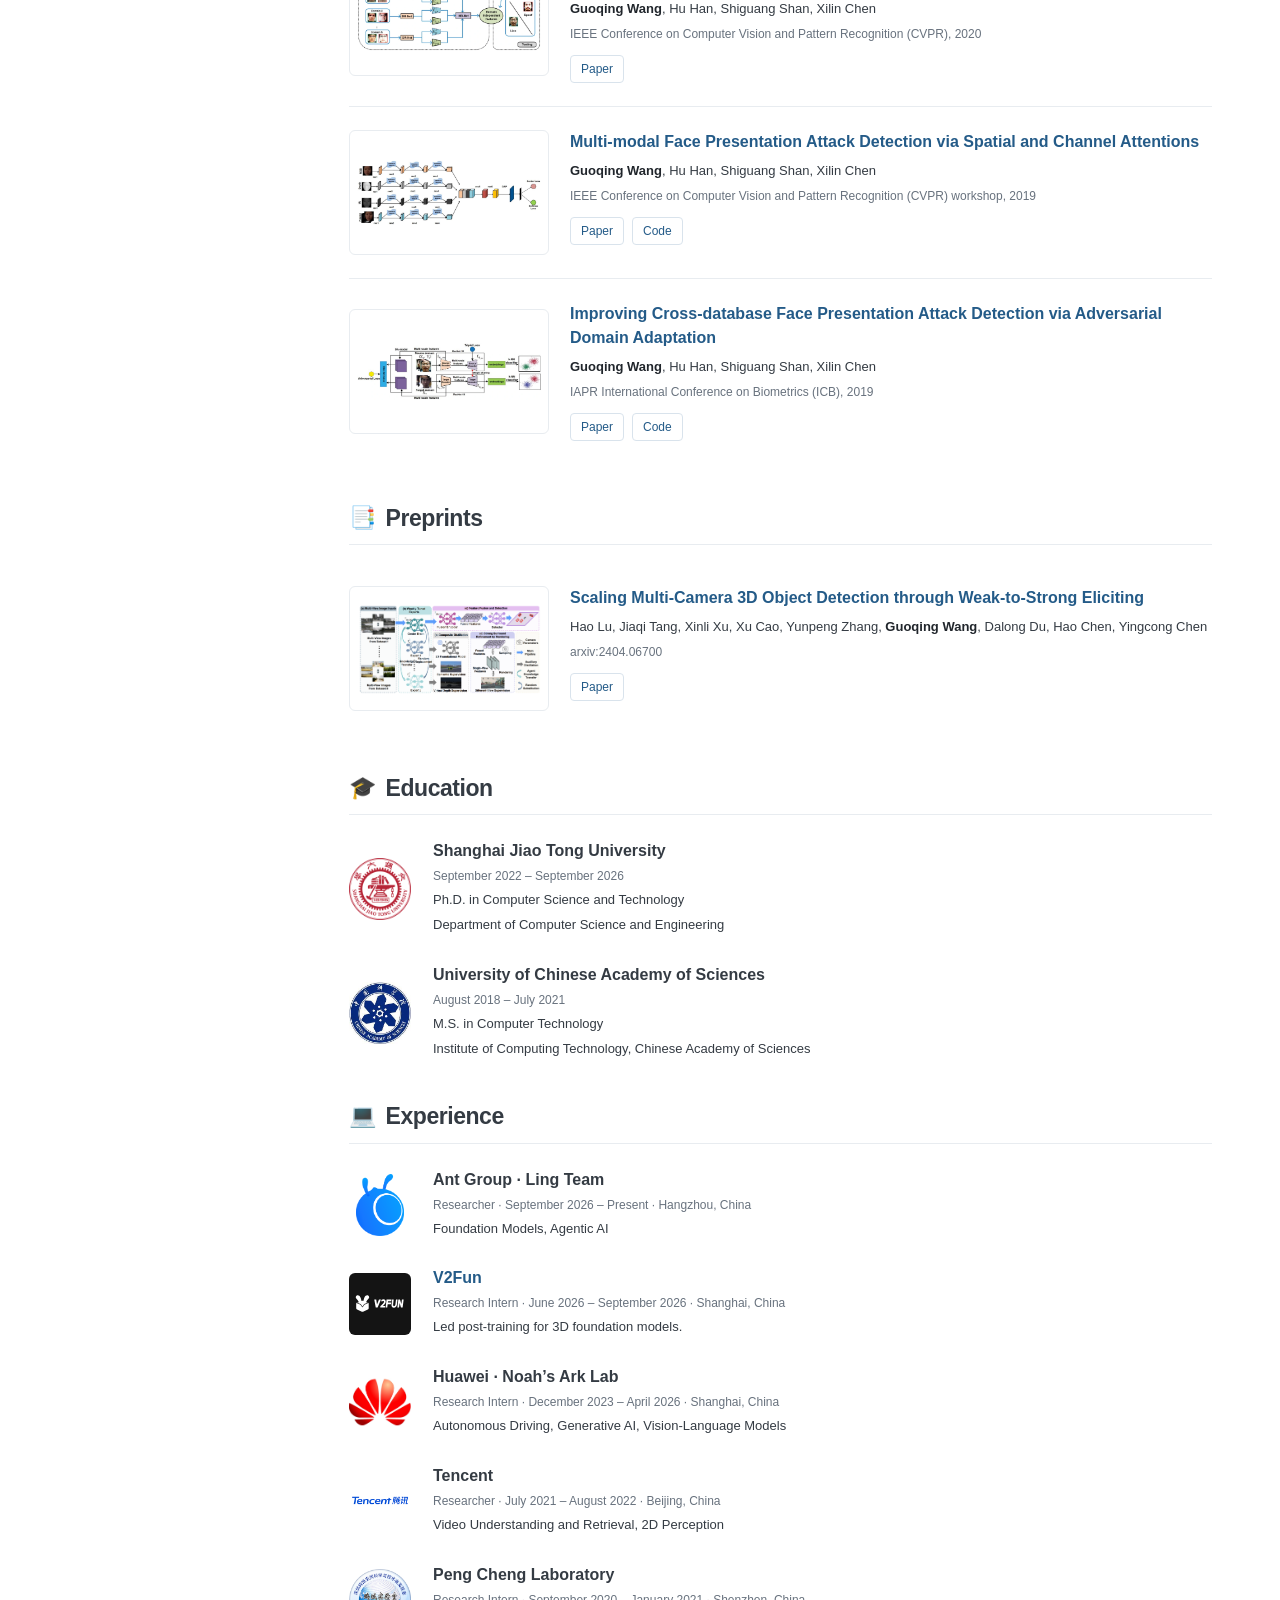
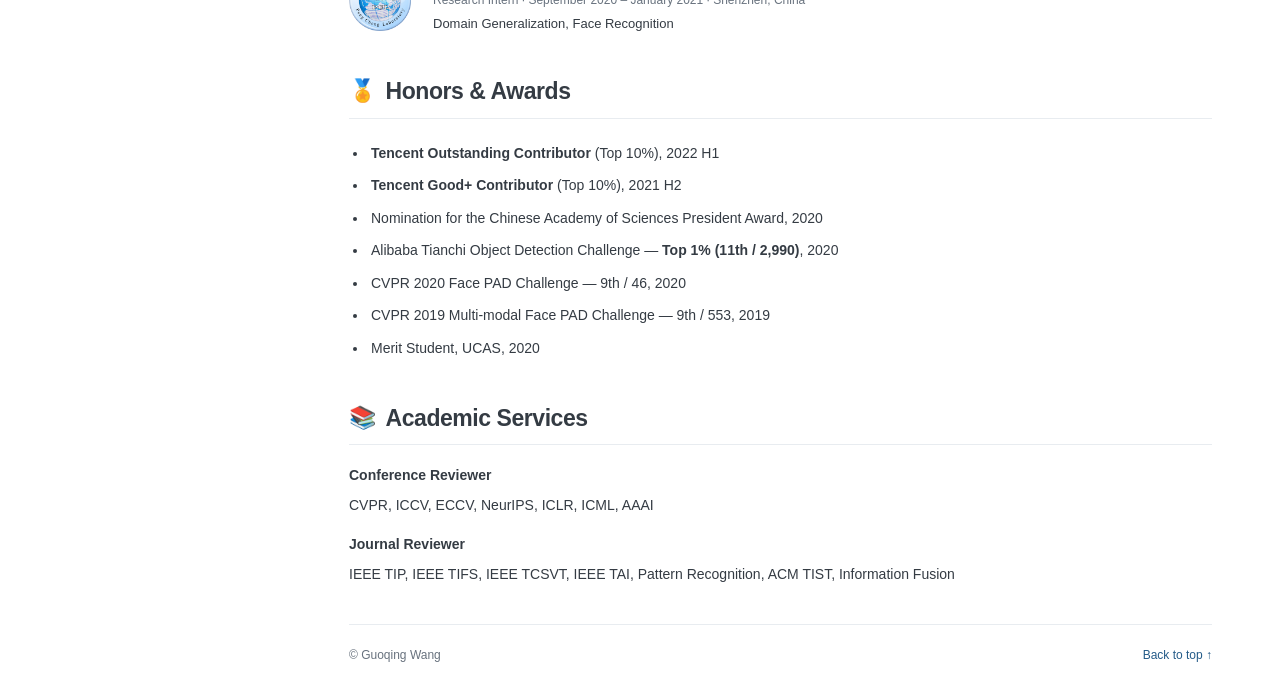
==== commit 3b7f24ee: "Add V2Fun internship and update experience locations" ====
--- a/index.html
+++ b/index.html
@@ -283,7 +283,11 @@
         <h2 class="section-heading" id="experience-heading"><span aria-hidden="true">💻</span> Experience</h2>
         <article class="experience-item">
           <img class="institution-logo" src="imgs/antgroup.png" alt="Ant Group logo" width="62" height="62" loading="lazy">
-          <div><h3>Ant Group · Ling Team</h3><p class="dates">Researcher · September 2026 – Present</p><p>Foundation Models, Agentic AI</p></div>
+          <div><h3>Ant Group · Ling Team</h3><p class="dates">Researcher · September 2026 – Present · Hangzhou, China</p><p>Foundation Models, Agentic AI</p></div>
+        </article>
+        <article class="experience-item">
+          <img class="institution-logo v2fun-logo" src="imgs/v2fun.svg" alt="V2Fun logo" width="62" height="62" loading="lazy">
+          <div><h3><a href="https://v2fun.ai/">V2Fun</a></h3><p class="dates">Research Intern · June 2026 – September 2026 · Shanghai, China</p><p>Led post-training for 3D foundation models.</p></div>
         </article>
         <article class="experience-item">
           <img class="institution-logo" src="imgs/huawei.jpeg" alt="Huawei logo" width="62" height="62" loading="lazy">
--- a/assets/css/style.css
+++ b/assets/css/style.css
@@ -70,6 +70,7 @@
 .paper-links a:hover { background: var(--wash); border-color: var(--blue); text-decoration: none; }
 .experience-item { display: grid; grid-template-columns: 62px minmax(0,1fr); gap: 22px; align-items: center; margin: 24px 0; }
 .institution-logo { width: 62px; height: 62px; object-fit: contain; }
+.v2fun-logo { background: #141414; border-radius: 6px; padding: 5px; }
 .experience-item h3 { font-size: 16px; line-height: 1.5; margin: 0 0 3px; }
 .experience-item p { margin: 2px 0; font-size: 13px; }
 .dates { color: var(--muted); font-size: 12px !important; }
